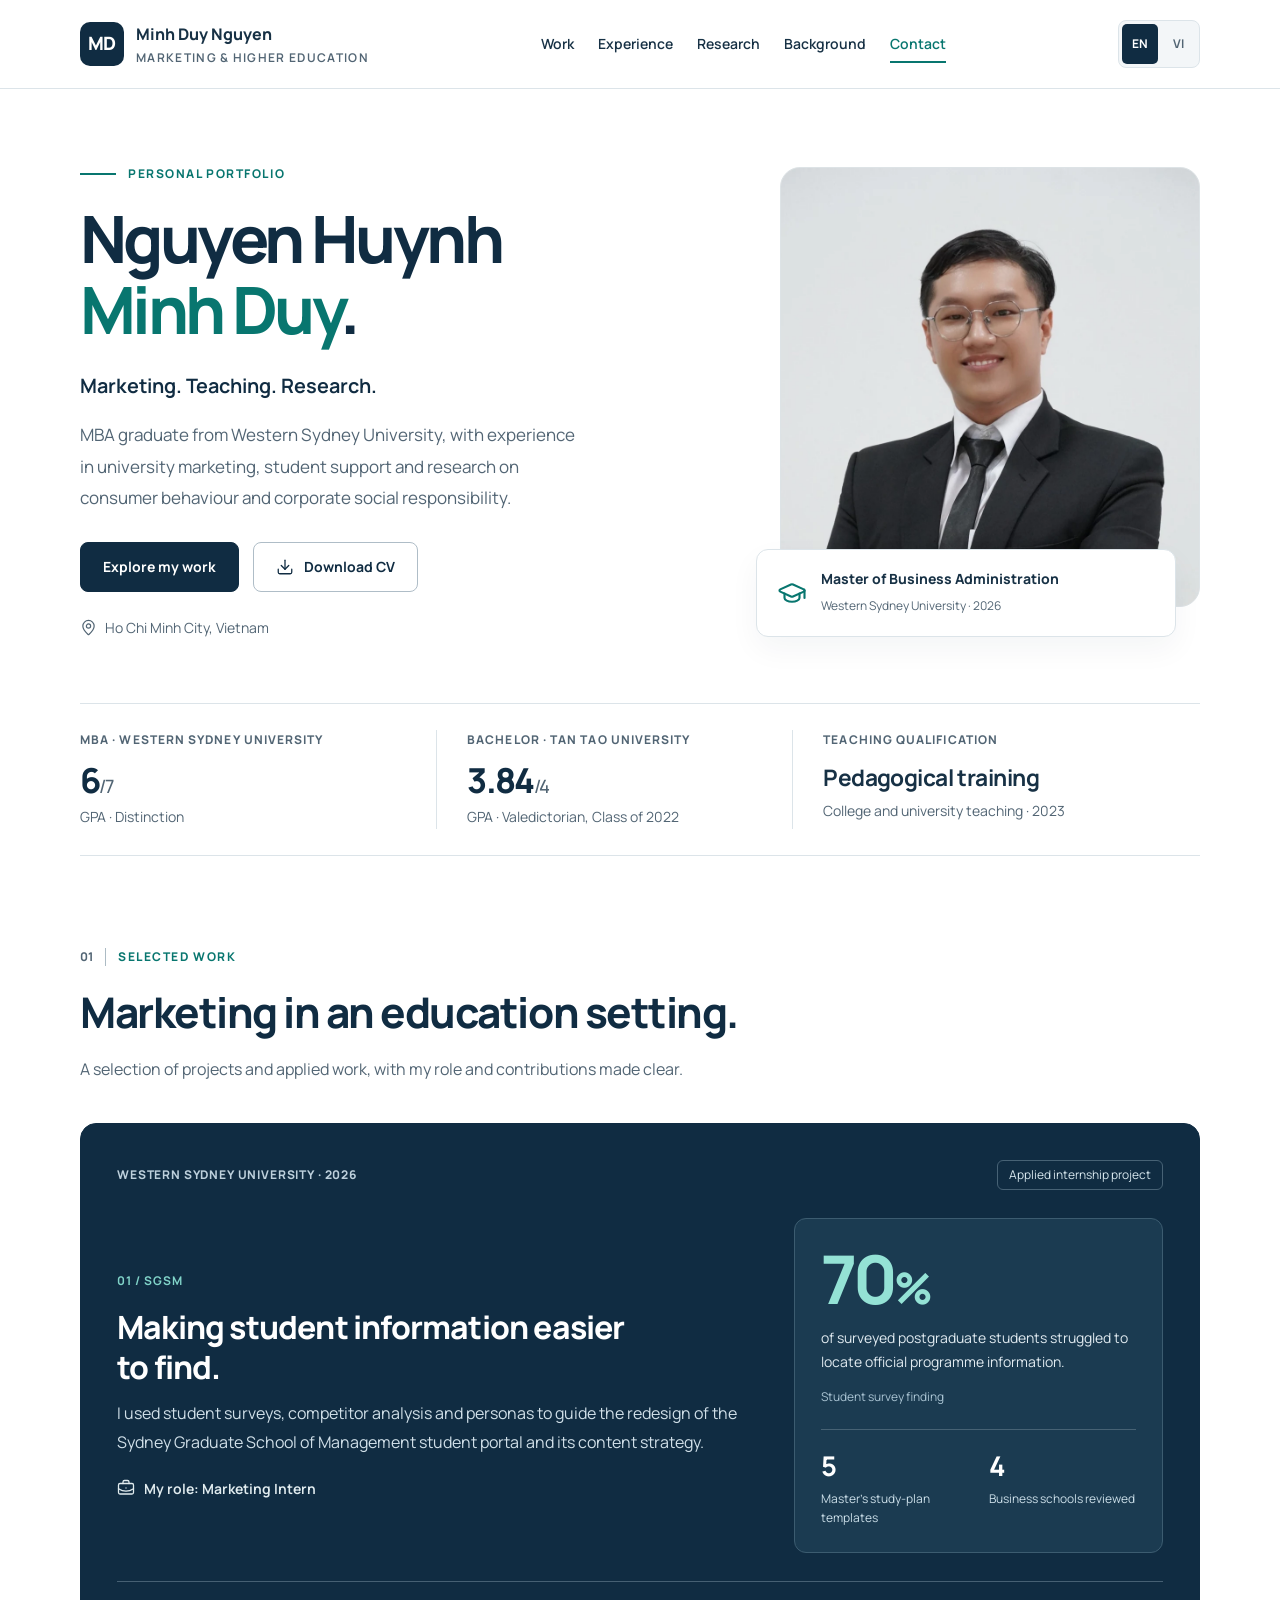
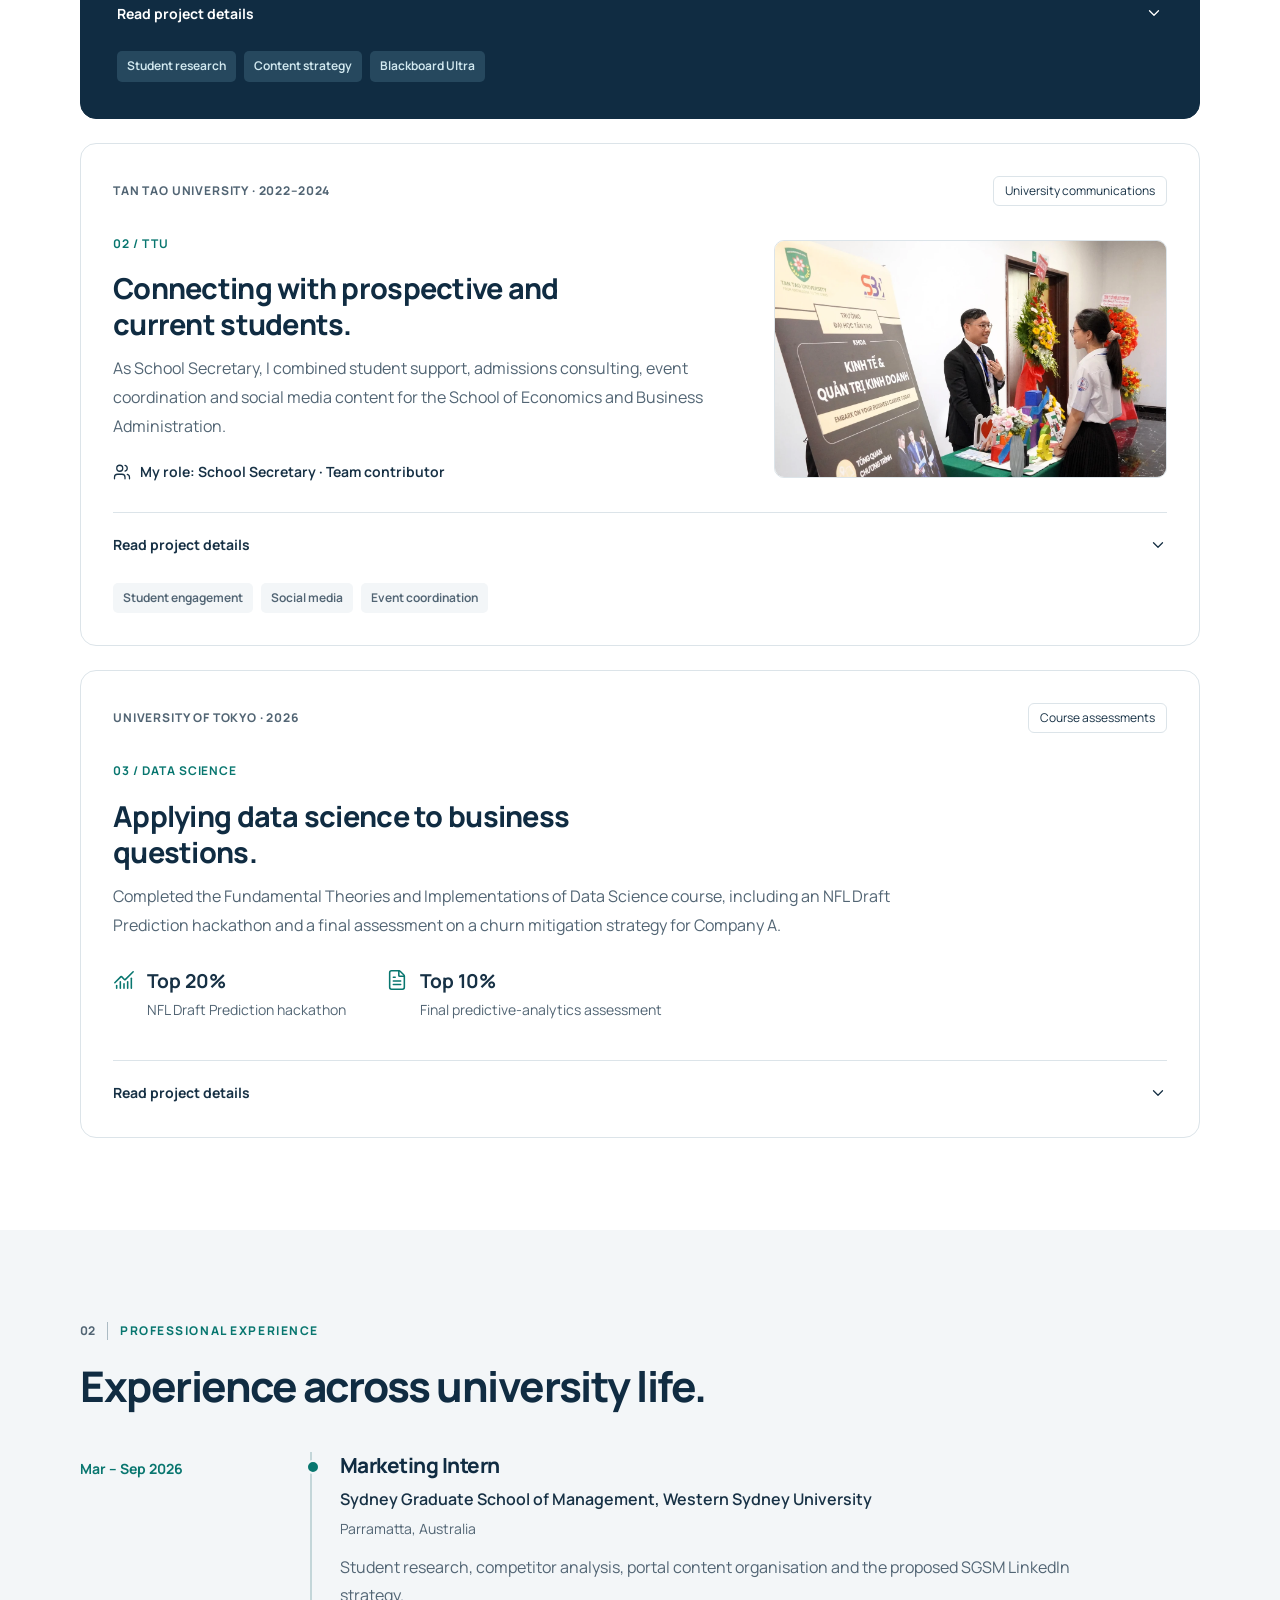
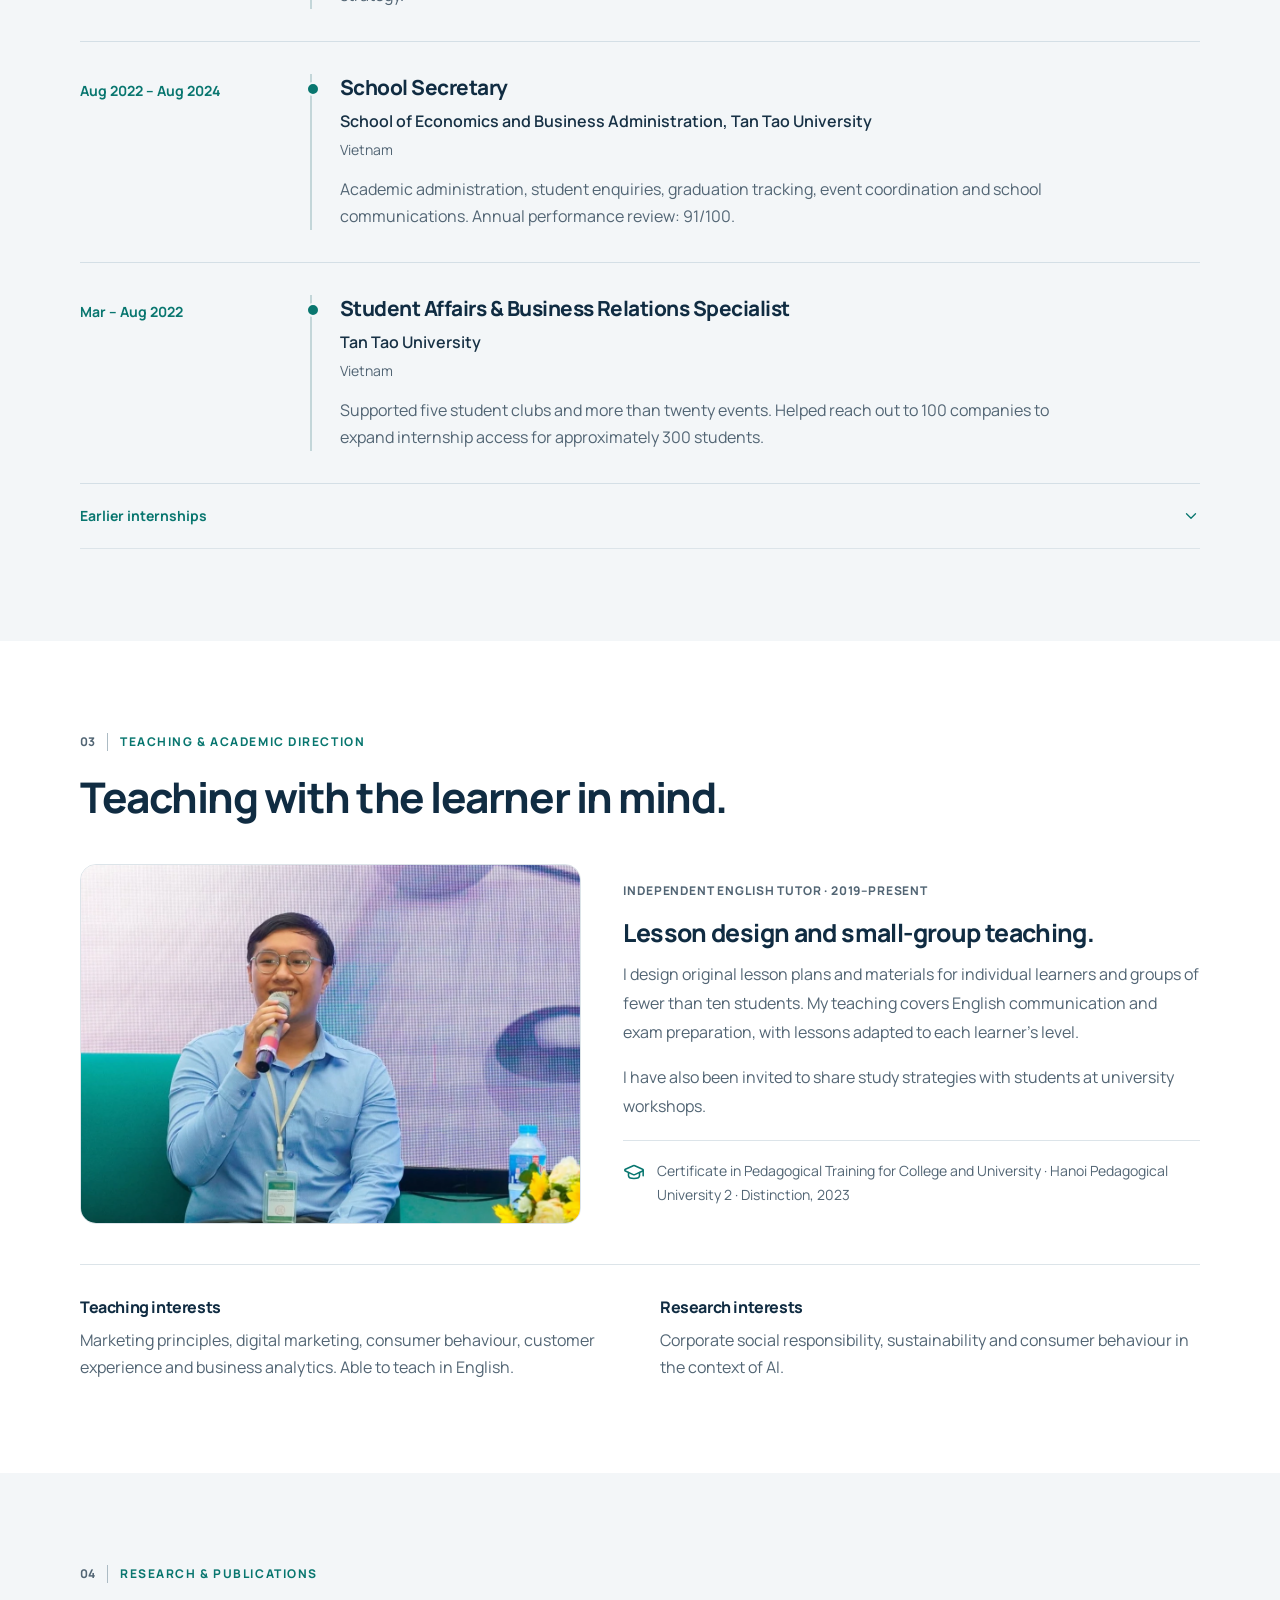
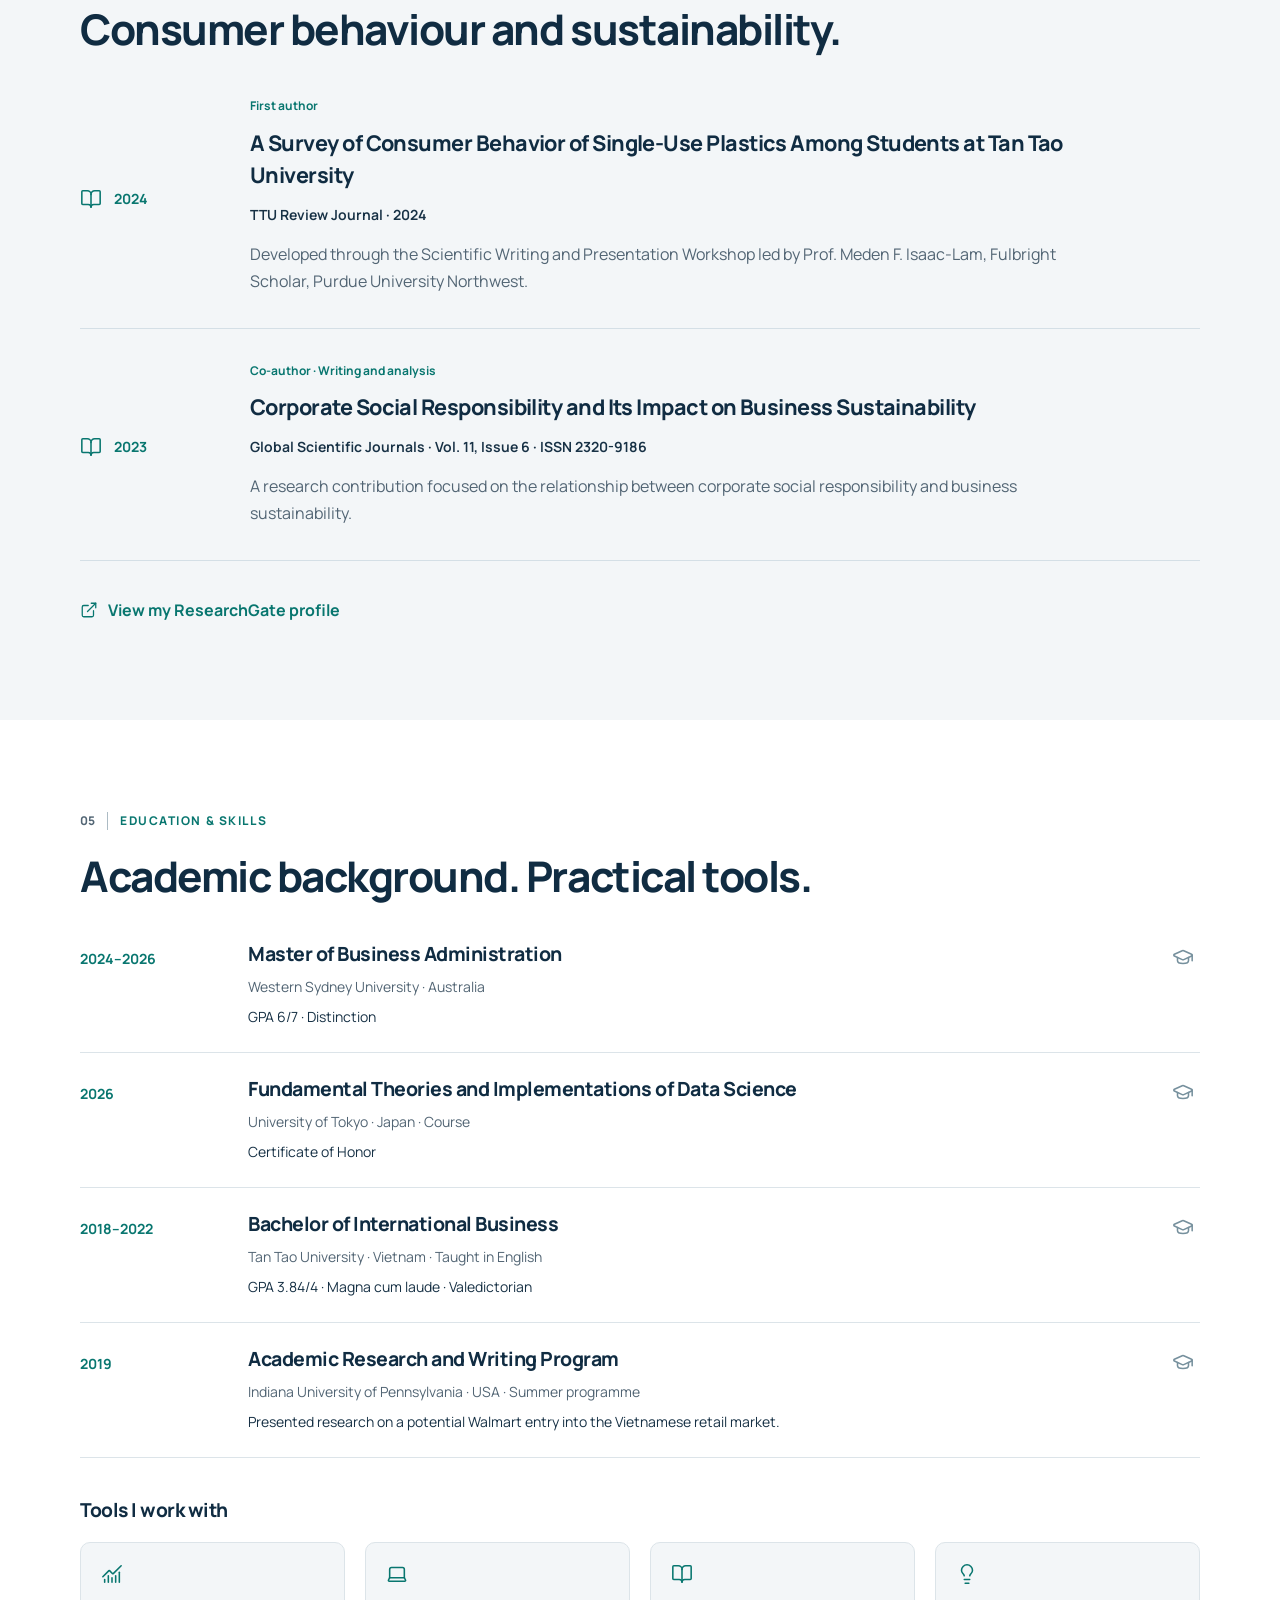
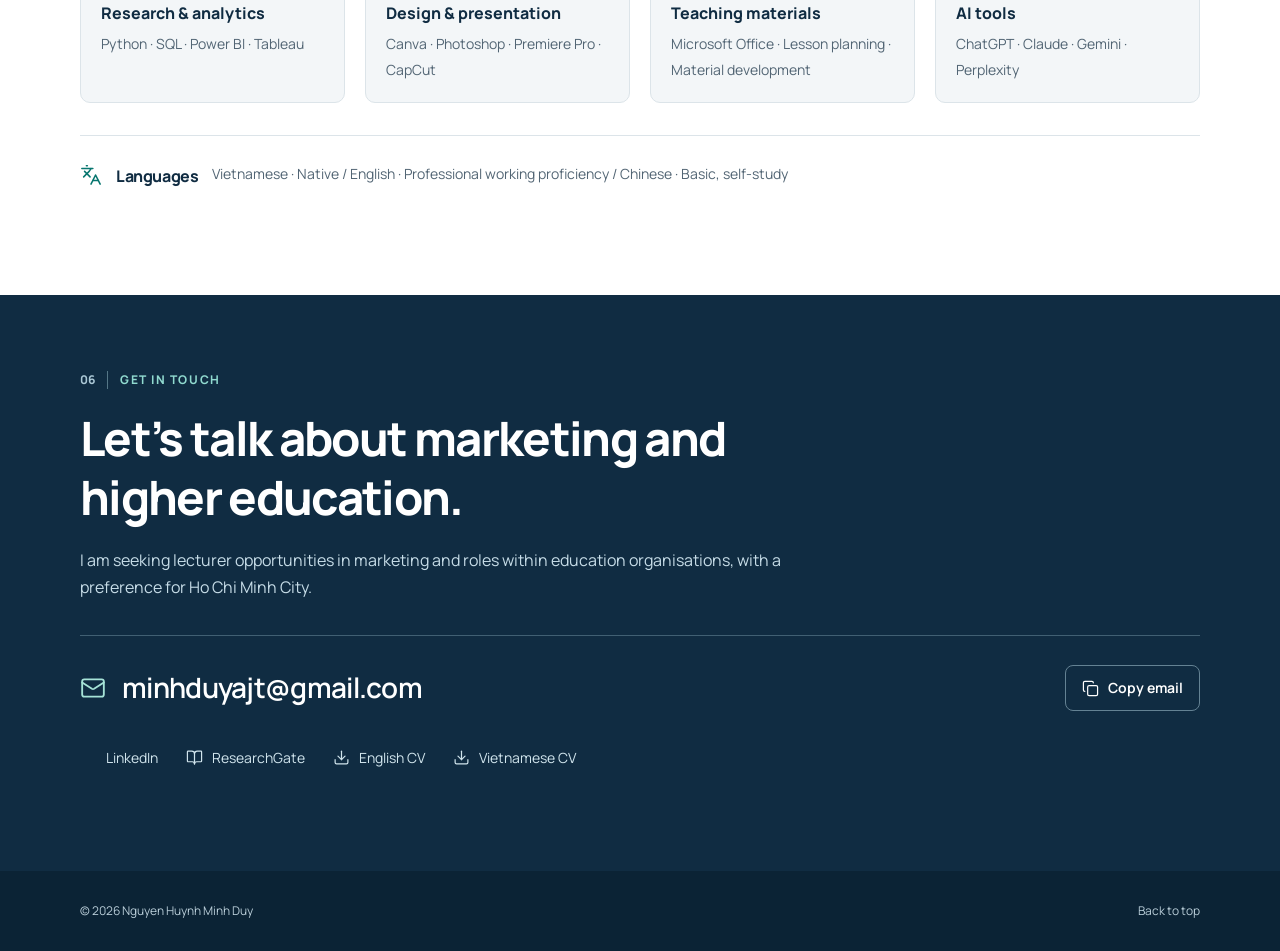
==== index.html @ ef9d6617 "Build bilingual marketing and higher education portfolio" ====
<!doctype html>
<html lang="en">
<head>
  <meta charset="UTF-8">
  <meta name="viewport" content="width=device-width, initial-scale=1">
  <meta name="theme-color" content="#102c42">
  <meta name="description" content="Nguyen Huynh Minh Duy — MBA graduate from Western Sydney University. Portfolio of university marketing, teaching experience and consumer research.">
  <meta property="og:type" content="website">
  <meta property="og:title" content="Nguyen Huynh Minh Duy | Marketing & Higher Education">
  <meta property="og:description" content="Selected work in university marketing, teaching and consumer research.">
  <title>Nguyen Huynh Minh Duy | Marketing & Higher Education</title>
  <link rel="icon" type="image/svg+xml" href="data:image/svg+xml,%3Csvg xmlns='http://www.w3.org/2000/svg' viewBox='0 0 64 64'%3E%3Crect width='64' height='64' rx='14' fill='%23102c42'/%3E%3Ctext x='32' y='41' text-anchor='middle' font-family='Arial,sans-serif' font-size='25' font-weight='700' fill='white'%3EMD%3C/text%3E%3C/svg%3E">
  <link rel="preload" href="assets/fonts/manrope-variable.ttf" as="font" type="font/ttf" crossorigin>
  <link rel="stylesheet" href="styles.css">
  <script src="translations.js" defer></script>
  <script src="app.js" defer></script>
</head>
<body>
<svg class="icon-definitions" aria-hidden="true" xmlns="http://www.w3.org/2000/svg"><defs><symbol id="icon-Mail" viewBox="0 0 24 24"><path d="m22 7-8.991 5.727a2 2 0 0 1-2.009 0L2 7"/><rect x="2" y="4" width="20" height="16" rx="2"/></symbol>
<symbol id="icon-Download" viewBox="0 0 24 24"><path d="M12 15V3"/><path d="M21 15v4a2 2 0 0 1-2 2H5a2 2 0 0 1-2-2v-4"/><path d="m7 10 5 5 5-5"/></symbol>
<symbol id="icon-GraduationCap" viewBox="0 0 24 24"><path d="M21.42 10.922a1 1 0 0 0-.019-1.838L12.83 5.18a2 2 0 0 0-1.66 0L2.6 9.08a1 1 0 0 0 0 1.832l8.57 3.908a2 2 0 0 0 1.66 0z"/><path d="M22 10v6"/><path d="M6 12.5V16a6 3 0 0 0 12 0v-3.5"/></symbol>
<symbol id="icon-BriefcaseBusiness" viewBox="0 0 24 24"><path d="M12 12h.01"/><path d="M16 6V4a2 2 0 0 0-2-2h-4a2 2 0 0 0-2 2v2"/><path d="M22 13a18.15 18.15 0 0 1-20 0"/><rect width="20" height="14" x="2" y="6" rx="2"/></symbol>
<symbol id="icon-BookOpen" viewBox="0 0 24 24"><path d="M12 7v14"/><path d="M3 18a1 1 0 0 1-1-1V4a1 1 0 0 1 1-1h5a4 4 0 0 1 4 4 4 4 0 0 1 4-4h5a1 1 0 0 1 1 1v13a1 1 0 0 1-1 1h-6a3 3 0 0 0-3 3 3 3 0 0 0-3-3z"/></symbol>
<symbol id="icon-Menu" viewBox="0 0 24 24"><path d="M4 5h16"/><path d="M4 12h16"/><path d="M4 19h16"/></symbol>
<symbol id="icon-X" viewBox="0 0 24 24"><path d="M18 6 6 18"/><path d="m6 6 12 12"/></symbol>
<symbol id="icon-ChevronDown" viewBox="0 0 24 24"><path d="m6 9 6 6 6-6"/></symbol>
<symbol id="icon-Copy" viewBox="0 0 24 24"><rect width="14" height="14" x="8" y="8" rx="2" ry="2"/><path d="M4 16c-1.1 0-2-.9-2-2V4c0-1.1.9-2 2-2h10c1.1 0 2 .9 2 2"/></symbol>
<symbol id="icon-Check" viewBox="0 0 24 24"><path d="M20 6 9 17l-5-5"/></symbol>
<symbol id="icon-MapPin" viewBox="0 0 24 24"><path d="M20 10c0 4.993-5.539 10.193-7.399 11.799a1 1 0 0 1-1.202 0C9.539 20.193 4 14.993 4 10a8 8 0 0 1 16 0"/><circle cx="12" cy="10" r="3"/></symbol>
<symbol id="icon-ExternalLink" viewBox="0 0 24 24"><path d="M15 3h6v6"/><path d="M10 14 21 3"/><path d="M18 13v6a2 2 0 0 1-2 2H5a2 2 0 0 1-2-2V8a2 2 0 0 1 2-2h6"/></symbol>
<symbol id="icon-Mic" viewBox="0 0 24 24"><path d="M12 19v3"/><path d="M19 10v2a7 7 0 0 1-14 0v-2"/><rect x="9" y="2" width="6" height="13" rx="3"/></symbol>
<symbol id="icon-ChartNoAxesCombined" viewBox="0 0 24 24"><path d="M12 16v5"/><path d="M16 14v7"/><path d="M20 10v11"/><path d="m22 3-8.646 8.646a.5.5 0 0 1-.708 0L9.354 8.354a.5.5 0 0 0-.707 0L2 15"/><path d="M4 18v3"/><path d="M8 14v7"/></symbol>
<symbol id="icon-Languages" viewBox="0 0 24 24"><path d="m5 8 6 6"/><path d="m4 14 6-6 2-3"/><path d="M2 5h12"/><path d="M7 2h1"/><path d="m22 22-5-10-5 10"/><path d="M14 18h6"/></symbol>
<symbol id="icon-FileText" viewBox="0 0 24 24"><path d="M6 22a2 2 0 0 1-2-2V4a2 2 0 0 1 2-2h8a2.4 2.4 0 0 1 1.704.706l3.588 3.588A2.4 2.4 0 0 1 20 8v12a2 2 0 0 1-2 2z"/><path d="M14 2v5a1 1 0 0 0 1 1h5"/><path d="M10 9H8"/><path d="M16 13H8"/><path d="M16 17H8"/></symbol>
<symbol id="icon-Laptop" viewBox="0 0 24 24"><path d="M18 5a2 2 0 0 1 2 2v8.526a2 2 0 0 0 .212.897l1.068 2.127a1 1 0 0 1-.9 1.45H3.62a1 1 0 0 1-.9-1.45l1.068-2.127A2 2 0 0 0 4 15.526V7a2 2 0 0 1 2-2z"/><path d="M20.054 15.987H3.946"/></symbol>
<symbol id="icon-Users" viewBox="0 0 24 24"><path d="M16 21v-2a4 4 0 0 0-4-4H6a4 4 0 0 0-4 4v2"/><path d="M16 3.128a4 4 0 0 1 0 7.744"/><path d="M22 21v-2a4 4 0 0 0-3-3.87"/><circle cx="9" cy="7" r="4"/></symbol>
<symbol id="icon-Lightbulb" viewBox="0 0 24 24"><path d="M15 14c.2-1 .7-1.7 1.5-2.5 1-.9 1.5-2.2 1.5-3.5A6 6 0 0 0 6 8c0 1 .2 2.2 1.5 3.5.7.7 1.3 1.5 1.5 2.5"/><path d="M9 18h6"/><path d="M10 22h4"/></symbol>
<symbol id="icon-CheckCheck" viewBox="0 0 24 24"><path d="M18 6 7 17l-5-5"/><path d="m22 10-7.5 7.5L13 16"/></symbol></defs></svg><a class="skip-link" href="#main"><span data-i18n="skip">Skip to content</span></a><header class="site-header" id="top"><div class="container header-inner">
<a class="brand" href="#top" aria-label="Nguyen Huynh Minh Duy — home"><span class="brand-mark">MD</span><span class="brand-text">Minh Duy Nguyen<small><span data-i18n="brandSub">MARKETING &amp; HIGHER EDUCATION</span></small></span></a>
<nav id="site-nav" class="site-nav" aria-label="Main navigation"><a href="#work"><span data-i18n="navWork">Work</span></a><a href="#experience"><span data-i18n="navExp">Experience</span></a><a href="#research"><span data-i18n="navResearch">Research</span></a><a href="#profile"><span data-i18n="navProfile">Background</span></a><a href="#contact"><span data-i18n="navContact">Contact</span></a></nav><div class="header-actions"><div class="language-switch" role="group" aria-label="Website language"><button type="button" data-language="en" aria-pressed="true">EN</button><button type="button" data-language="vi" aria-pressed="false">VI</button></div><button class="menu-toggle" type="button" aria-expanded="false" aria-controls="site-nav" aria-label="Open menu"><svg class="icon menu-open" aria-hidden="true" focusable="false"><use href="#icon-Menu"></use></svg><svg class="icon menu-close" aria-hidden="true" focusable="false"><use href="#icon-X"></use></svg></button></div></div></header><main id="main"><section class="hero container" aria-labelledby="hero-title"><div class="hero-copy"><p class="eyebrow hero-eyebrow"><span class="eyebrow-line"></span><span data-i18n="heroLabel">PERSONAL PORTFOLIO</span></p><h1 id="hero-title"><span data-i18n="nameFirst">Nguyen Huynh</span><br><span class="name-accent" data-i18n="nameSecond">Minh Duy</span><span class="name-period">.</span></h1><p data-i18n="heroRole" class="hero-role">Marketing. Teaching. Research.</p><p data-i18n="heroIntro" class="hero-intro">MBA graduate from Western Sydney University, with experience in university marketing, student support and research on consumer behaviour and corporate social responsibility.</p><div class="hero-actions"><a class="button button-primary" href="#work"><span data-i18n="viewWork">Explore my work</span></a><a class="button button-secondary resume-link" href="assets/documents/minh-duy-resume-en.pdf" data-cv-language="en" download="minh-duy-resume-en.pdf"><svg class="icon " aria-hidden="true" focusable="false"><use href="#icon-Download"></use></svg><span data-i18n="downloadCv">Download CV</span></a></div><p class="hero-location"><svg class="icon " aria-hidden="true" focusable="false"><use href="#icon-MapPin"></use></svg><span data-i18n="location">Ho Chi Minh City, Vietnam</span></p></div><div class="hero-visual"><picture class="hero-picture image-zoom"><source srcset="assets/images/portrait.webp" type="image/webp"><img src="assets/images/portrait.jpg" alt="Portrait of Nguyen Huynh Minh Duy in a suit" data-i18n-alt="portraitAlt" width="1000" height="1000" fetchpriority="high" decoding="async"></picture><div class="portrait-note"><svg class="icon " aria-hidden="true" focusable="false"><use href="#icon-GraduationCap"></use></svg><div><p data-i18n="portraitTitle">Master of Business Administration</p><span>Western Sydney University · 2026</span></div></div></div></section><div class="container credentials" aria-label="Academic credentials"><div><p data-i18n="cred1Label" class="credential-label">MBA · WESTERN SYDNEY UNIVERSITY</p><p class="credential-value">6<span>/7</span></p><p data-i18n="cred1Note" class="credential-note">GPA · Distinction</p></div><div><p data-i18n="cred2Label" class="credential-label">BACHELOR · TAN TAO UNIVERSITY</p><p class="credential-value">3.84<span>/4</span></p><p data-i18n="cred2Note" class="credential-note">GPA · Valedictorian, Class of 2022</p></div><div><p data-i18n="cred3Label" class="credential-label">TEACHING QUALIFICATION</p><p data-i18n="cred3Value" class="credential-text">Pedagogical training</p><p data-i18n="cred3Note" class="credential-note">College and university teaching · 2023</p></div></div><section class="section container" id="work" aria-labelledby="work-title"><div class="section-heading reveal"><p class="eyebrow"><span class="section-number">01</span><span data-i18n="workLabel">SELECTED WORK</span></p><h2 id="work-title" data-i18n="workTitle">Marketing in an education setting.</h2><p data-i18n="workDesc" class="section-intro">A selection of projects and applied work, with my role and contributions made clear.</p></div><article class="project project-featured reveal" id="sgsm-project"><div class="project-top"><p class="project-meta"><span data-i18n="sgsmMeta">WESTERN SYDNEY UNIVERSITY · 2026</span></p><span class="project-type"><span data-i18n="sgsmType">Applied internship project</span></span></div><div class="featured-content"><div><span class="project-index">01 / SGSM</span><h3 data-i18n="sgsmTitle">Making student information easier to find.</h3><p data-i18n="sgsmIntro" class="project-intro">I used student surveys, competitor analysis and personas to guide the redesign of the Sydney Graduate School of Management student portal and its content strategy.</p><p class="project-role"><svg class="icon " aria-hidden="true" focusable="false"><use href="#icon-BriefcaseBusiness"></use></svg><span data-i18n="sgsmRole">My role: Marketing Intern</span></p></div><div class="project-evidence"><div class="evidence-primary"><strong>70<span>%</span></strong><p data-i18n="sgsmFinding">of surveyed postgraduate students struggled to locate official programme information.</p><span data-i18n="sgsmEvidenceNote" class="evidence-note">Student survey finding</span></div><div class="evidence-secondary"><div><strong>5</strong><span data-i18n="sgsmFive">Master’s study-plan templates</span></div><div><strong>4</strong><span data-i18n="sgsmFour">Business schools reviewed</span></div></div></div></div><details class="project-details"><summary><span data-i18n="sgsmDetailToggle">Read project details</span><svg class="icon " aria-hidden="true" focusable="false"><use href="#icon-ChevronDown"></use></svg></summary><div class="details-body"><div class="detail-item"><h4 data-i18n="sgsmDetail0Head">The communication problem</h4><p data-i18n="sgsmDetail0Body">Programme information was spread across the website, email and Blackboard. Survey findings pointed to difficulty locating the official resources students needed.</p></div><div class="detail-item"><h4 data-i18n="sgsmDetail1Head">My contribution</h4><p data-i18n="sgsmDetail1Body">Conducted student research and compared AGSM, the University of Sydney, Macquarie and UTS. Developed personas, reorganised Blackboard Ultra navigation and resource folders, and produced study-plan templates for five Master’s programmes.</p></div><div class="detail-item"><h4 data-i18n="sgsmDetail2Head">Content and handover</h4><p data-i18n="sgsmDetail2Body">Authored academic content and event recaps, proposed a launch and content strategy for the official SGSM LinkedIn channel, and presented the final strategic proposal to the client supervisor and SGSM leadership.</p></div></div></details><div class="project-tags"><span data-i18n="sgsmTag1">Student research</span><span data-i18n="sgsmTag2">Content strategy</span><span>Blackboard Ultra</span></div></article><article class="project project-standard reveal"><div class="project-top"><p class="project-meta"><span data-i18n="ttuMeta">TAN TAO UNIVERSITY · 2022–2024</span></p><span class="project-type"><span data-i18n="ttuType">University communications</span></span></div><div class="project-with-image"><div><span class="project-index">02 / TTU</span><h3 data-i18n="ttuTitle">Connecting with prospective and current students.</h3><p data-i18n="ttuIntro" class="project-intro">As School Secretary, I combined student support, admissions consulting, event coordination and social media content for the School of Economics and Business Administration.</p><p class="project-role"><svg class="icon " aria-hidden="true" focusable="false"><use href="#icon-Users"></use></svg><span data-i18n="ttuRole">My role: School Secretary · Team contributor</span></p></div><picture class="project-picture image-zoom"><source srcset="assets/images/university-outreach.webp" type="image/webp"><img src="assets/images/university-outreach.jpg" alt="Nguyen Huynh Minh Duy speaking with a visitor at the Tan Tao University admissions booth" data-i18n-alt="outreachAlt" width="1280" height="851" loading="lazy" decoding="async"></picture></div><details class="project-details"><summary><span data-i18n="ttuDetailToggle">Read project details</span><svg class="icon " aria-hidden="true" focusable="false"><use href="#icon-ChevronDown"></use></svg></summary><div class="details-body"><div class="detail-item"><h4 data-i18n="ttuDetail0Head">Student support and events</h4><p data-i18n="ttuDetail0Body">Managed graduation-status tracking and course-registration support. Coordinated orientation, admissions sessions, expert talks and research seminars, and supported Vietnamese-to-English translation of school documents.</p></div><div class="detail-item"><h4 data-i18n="ttuDetail1Head">Social media contribution</h4><p data-i18n="ttuDetail1Body">Co-managed the SEB Facebook page within a year-long content plan. The page reached 7,000 followers by the end of my tenure, reflecting the cumulative work of the team.</p></div></div></details><div class="project-tags"><span data-i18n="ttuTag1">Student engagement</span><span data-i18n="ttuTag2">Social media</span><span data-i18n="ttuTag3">Event coordination</span></div></article><article class="project project-standard project-compact reveal"><div class="project-top"><p class="project-meta"><span data-i18n="dataMeta">UNIVERSITY OF TOKYO · 2026</span></p><span class="project-type"><span data-i18n="dataType">Course assessments</span></span></div><span class="project-index">03 / DATA SCIENCE</span><h3 data-i18n="dataTitle">Applying data science to business questions.</h3><p data-i18n="dataIntro" class="project-intro">Completed the Fundamental Theories and Implementations of Data Science course, including an NFL Draft Prediction hackathon and a final assessment on a churn mitigation strategy for Company A.</p><div class="course-results"><div><svg class="icon " aria-hidden="true" focusable="false"><use href="#icon-ChartNoAxesCombined"></use></svg><p><strong>Top 20%</strong><span data-i18n="dataHackathon">NFL Draft Prediction hackathon</span></p></div><div><svg class="icon " aria-hidden="true" focusable="false"><use href="#icon-FileText"></use></svg><p><strong>Top 10%</strong><span data-i18n="dataFinal">Final predictive-analytics assessment</span></p></div></div><details class="project-details"><summary><span data-i18n="dataDetailToggle">Read project details</span><svg class="icon " aria-hidden="true" focusable="false"><use href="#icon-ChevronDown"></use></svg></summary><div class="details-body"><div class="detail-item"><h4 data-i18n="dataDetail0Head">Hackathon</h4><p data-i18n="dataDetail0Body">National Football League Draft Prediction — completed in the top 20% highest grade.</p></div><div class="detail-item"><h4 data-i18n="dataDetail1Head">Final assessment</h4><p data-i18n="dataDetail1Body">Predictive Revenue Protection: A Data-Driven Churn Mitigation Strategy for Company A — completed in the top 10% highest grade. Received a Certificate of Honor for the course.</p></div></div></details></article></section><section class="section section-tinted" id="experience" aria-labelledby="experience-title"><div class="container"><div class="section-heading reveal"><p class="eyebrow"><span class="section-number">02</span><span data-i18n="experienceLabel">PROFESSIONAL EXPERIENCE</span></p><h2 id="experience-title" data-i18n="experienceTitle">Experience across university life.</h2></div><div class="timeline"><article class="timeline-entry reveal"><div class="timeline-date"><p data-i18n="internDate">Mar – Sep 2026</p></div><div class="timeline-content"><h3 data-i18n="internTitle">Marketing Intern</h3><p data-i18n="internOrg" class="organisation">Sydney Graduate School of Management, Western Sydney University</p><p data-i18n="internLoc" class="entry-location">Parramatta, Australia</p><p data-i18n="internDesc" class="entry-description">Student research, competitor analysis, portal content organisation and the proposed SGSM LinkedIn strategy.</p></div></article><article class="timeline-entry reveal"><div class="timeline-date"><p data-i18n="secretaryDate">Aug 2022 – Aug 2024</p></div><div class="timeline-content"><h3 data-i18n="secretaryTitle">School Secretary</h3><p data-i18n="secretaryOrg" class="organisation">School of Economics and Business Administration, Tan Tao University</p><p data-i18n="secretaryLoc" class="entry-location">Vietnam</p><p data-i18n="secretaryDesc" class="entry-description">Academic administration, student enquiries, graduation tracking, event coordination and school communications. Annual performance review: 91/100.</p></div></article><article class="timeline-entry reveal"><div class="timeline-date"><p data-i18n="affairsDate">Mar – Aug 2022</p></div><div class="timeline-content"><h3 data-i18n="affairsTitle">Student Affairs &amp; Business Relations Specialist</h3><p data-i18n="affairsOrg" class="organisation">Tan Tao University</p><p data-i18n="affairsLoc" class="entry-location">Vietnam</p><p data-i18n="affairsDesc" class="entry-description">Supported five student clubs and more than twenty events. Helped reach out to 100 companies to expand internship access for approximately 300 students.</p></div></article></div><details class="earlier-experience reveal"><summary><span data-i18n="earlier">Earlier internships</span><svg class="icon " aria-hidden="true" focusable="false"><use href="#icon-ChevronDown"></use></svg></summary><div class="earlier-list"><div><h3 data-i18n="salesTitle">Sales Intern · Cay Xanh Cong Minh Co., Ltd</h3><span>2021</span><p data-i18n="salesDesc">Supported bidding and settlement dossiers, budget tracking and site-progress documentation for public greenery projects.</p></div><div><h3 data-i18n="officeTitle">Office Intern · Office of Representative Jim Struzzi</h3><span>2019 · Pennsylvania, USA</span><p data-i18n="officeDesc">Supported document organisation, collected constituent comments and observed local council meetings during the US summer programme.</p></div></div></details></div></section><section class="section container teaching-section" id="teaching" aria-labelledby="teaching-title"><div class="section-heading reveal"><p class="eyebrow"><span class="section-number">03</span><span data-i18n="teachingLabel">TEACHING &amp; ACADEMIC DIRECTION</span></p><h2 id="teaching-title" data-i18n="teachingTitle">Teaching with the learner in mind.</h2></div><div class="teaching-layout reveal"><picture class="teaching-picture image-zoom"><source srcset="assets/images/speaking.webp" type="image/webp"><img src="assets/images/speaking.jpg" alt="Nguyen Huynh Minh Duy speaking into a microphone in front of an audience" data-i18n-alt="speakingAlt" width="1200" height="802" loading="lazy" decoding="async"></picture><div class="teaching-copy"><p class="project-meta"><span data-i18n="tutorDate">INDEPENDENT ENGLISH TUTOR · 2019–PRESENT</span></p><h3 data-i18n="tutorTitle">Lesson design and small-group teaching.</h3><p data-i18n="tutorDesc">I design original lesson plans and materials for individual learners and groups of fewer than ten students. My teaching covers English communication and exam preparation, with lessons adapted to each learner’s level.</p><p data-i18n="tutorGuest">I have also been invited to share study strategies with students at university workshops.</p><div class="teaching-note"><svg class="icon " aria-hidden="true" focusable="false"><use href="#icon-GraduationCap"></use></svg><p data-i18n="tutorQualification">Certificate in Pedagogical Training for College and University · Hanoi Pedagogical University 2 · Distinction, 2023</p></div></div></div><div class="interest-row reveal"><div><h3 data-i18n="teachingInterests">Teaching interests</h3><p data-i18n="teachingInterestsDesc">Marketing principles, digital marketing, consumer behaviour, customer experience and business analytics. Able to teach in English.</p></div><div><h3 data-i18n="researchInterests">Research interests</h3><p data-i18n="researchInterestsDesc">Corporate social responsibility, sustainability and consumer behaviour in the context of AI.</p></div></div></section><section class="section section-tinted" id="research" aria-labelledby="research-title"><div class="container"><div class="section-heading reveal"><p class="eyebrow"><span class="section-number">04</span><span data-i18n="researchLabel">RESEARCH &amp; PUBLICATIONS</span></p><h2 id="research-title" data-i18n="researchTitle">Consumer behaviour and sustainability.</h2></div><div class="publications"><article class="publication reveal"><div class="publication-year"><svg class="icon " aria-hidden="true" focusable="false"><use href="#icon-BookOpen"></use></svg><span>2024</span></div><div class="publication-content"><p data-i18n="plasticRole" class="publication-role">First author</p><h3 data-i18n="plasticTitle">A Survey of Consumer Behavior of Single-Use Plastics Among Students at Tan Tao University</h3><p data-i18n="plasticJournal" class="publication-journal">TTU Review Journal · 2024</p><p data-i18n="plasticDesc" class="publication-description">Developed through the Scientific Writing and Presentation Workshop led by Prof. Meden F. Isaac-Lam, Fulbright Scholar, Purdue University Northwest.</p></div></article><article class="publication reveal"><div class="publication-year"><svg class="icon " aria-hidden="true" focusable="false"><use href="#icon-BookOpen"></use></svg><span>2023</span></div><div class="publication-content"><p data-i18n="csrRole" class="publication-role">Co-author · Writing and analysis</p><h3 data-i18n="csrTitle">Corporate Social Responsibility and Its Impact on Business Sustainability</h3><p data-i18n="csrJournal" class="publication-journal">Global Scientific Journals · Vol. 11, Issue 6 · ISSN 2320-9186</p><p data-i18n="csrDesc" class="publication-description">A research contribution focused on the relationship between corporate social responsibility and business sustainability.</p></div></article></div><a class="text-link" href="https://www.researchgate.net/profile/Duy-Nguyen-357" target="_blank" rel="noopener noreferrer"><svg class="icon " aria-hidden="true" focusable="false"><use href="#icon-ExternalLink"></use></svg><span data-i18n="researchLink">View my ResearchGate profile</span></a></div></section><section class="section container" id="profile" aria-labelledby="profile-title"><div class="section-heading reveal"><p class="eyebrow"><span class="section-number">05</span><span data-i18n="profileLabel">EDUCATION &amp; SKILLS</span></p><h2 id="profile-title" data-i18n="profileTitle">Academic background. Practical tools.</h2></div><div class="education-list"><article class="education-entry reveal"><div class="education-date">2024–2026</div><div><h3 data-i18n="mbaEduTitle">Master of Business Administration</h3><p data-i18n="mbaEduOrg">Western Sydney University · Australia</p><p data-i18n="mbaEduNote" class="education-note">GPA 6/7 · Distinction</p></div><svg class="icon " aria-hidden="true" focusable="false"><use href="#icon-GraduationCap"></use></svg></article><article class="education-entry reveal"><div class="education-date">2026</div><div><h3 data-i18n="tokyoEduTitle">Fundamental Theories and Implementations of Data Science</h3><p data-i18n="tokyoEduOrg">University of Tokyo · Japan · Course</p><p data-i18n="tokyoEduNote" class="education-note">Certificate of Honor</p></div><svg class="icon " aria-hidden="true" focusable="false"><use href="#icon-GraduationCap"></use></svg></article><article class="education-entry reveal"><div class="education-date">2018–2022</div><div><h3 data-i18n="bachelorEduTitle">Bachelor of International Business</h3><p data-i18n="bachelorEduOrg">Tan Tao University · Vietnam · Taught in English</p><p data-i18n="bachelorEduNote" class="education-note">GPA 3.84/4 · Magna cum laude · Valedictorian</p></div><svg class="icon " aria-hidden="true" focusable="false"><use href="#icon-GraduationCap"></use></svg></article><article class="education-entry reveal"><div class="education-date">2019</div><div><h3 data-i18n="iupEduTitle">Academic Research and Writing Program</h3><p data-i18n="iupEduOrg">Indiana University of Pennsylvania · USA · Summer programme</p><p data-i18n="iupEduNote" class="education-note">Presented research on a potential Walmart entry into the Vietnamese retail market.</p></div><svg class="icon " aria-hidden="true" focusable="false"><use href="#icon-GraduationCap"></use></svg></article></div><div class="skills-header reveal"><h3 data-i18n="skillsTitle">Tools I work with</h3></div><div class="skills-grid reveal"><div class="skill-group"><svg class="icon " aria-hidden="true" focusable="false"><use href="#icon-ChartNoAxesCombined"></use></svg><h4 data-i18n="analyticsSkillTitle">Research &amp; analytics</h4><p data-i18n="analyticsSkillDesc">Python · SQL · Power BI · Tableau</p></div><div class="skill-group"><svg class="icon " aria-hidden="true" focusable="false"><use href="#icon-Laptop"></use></svg><h4 data-i18n="designSkillTitle">Design &amp; presentation</h4><p data-i18n="designSkillDesc">Canva · Photoshop · Premiere Pro · CapCut</p></div><div class="skill-group"><svg class="icon " aria-hidden="true" focusable="false"><use href="#icon-BookOpen"></use></svg><h4 data-i18n="instructionSkillTitle">Teaching materials</h4><p data-i18n="instructionSkillDesc">Microsoft Office · Lesson planning · Material development</p></div><div class="skill-group"><svg class="icon " aria-hidden="true" focusable="false"><use href="#icon-Lightbulb"></use></svg><h4 data-i18n="aiSkillTitle">AI tools</h4><p data-i18n="aiSkillDesc">ChatGPT · Claude · Gemini · Perplexity</p></div></div><div class="languages-row reveal"><svg class="icon " aria-hidden="true" focusable="false"><use href="#icon-Languages"></use></svg><h3 data-i18n="langTitle">Languages</h3><p data-i18n="langDesc">Vietnamese · Native / English · Professional working proficiency / Chinese · Basic, self-study</p></div></section><section class="contact-section" id="contact" aria-labelledby="contact-title"><div class="container"><div class="contact-top reveal"><p class="eyebrow"><span class="section-number">06</span><span data-i18n="contactLabel">GET IN TOUCH</span></p><h2 id="contact-title" data-i18n="contactTitle">Let’s talk about marketing and higher education.</h2><p data-i18n="contactDesc" class="contact-description">I am seeking lecturer opportunities in marketing and roles within education organisations, with a preference for Ho Chi Minh City.</p></div><div class="contact-main reveal"><a class="contact-email" href="mailto:minhduyajt@gmail.com"><svg class="icon " aria-hidden="true" focusable="false"><use href="#icon-Mail"></use></svg><span>minhduyajt@gmail.com</span></a><button class="copy-email" type="button"><svg class="icon " aria-hidden="true" focusable="false"><use href="#icon-Copy"></use></svg><span data-i18n="copyEmail">Copy email</span></button></div><div class="contact-links reveal"><a href="https://www.linkedin.com/in/huynhminhduynguyen" target="_blank" rel="noopener noreferrer"><svg class="icon " aria-hidden="true" focusable="false"><use href="#icon-Linkedin"></use></svg>LinkedIn</a><a href="https://www.researchgate.net/profile/Duy-Nguyen-357" target="_blank" rel="noopener noreferrer"><svg class="icon " aria-hidden="true" focusable="false"><use href="#icon-BookOpen"></use></svg>ResearchGate</a><a href="assets/documents/minh-duy-resume-en.pdf" data-cv-language="en" download="minh-duy-resume-en.pdf"><svg class="icon " aria-hidden="true" focusable="false"><use href="#icon-Download"></use></svg><span data-i18n="cvEnglish">English CV</span></a><a href="assets/documents/minh-duy-resume-vi.pdf" data-cv-language="vi" download="minh-duy-resume-vi.pdf"><svg class="icon " aria-hidden="true" focusable="false"><use href="#icon-Download"></use></svg><span data-i18n="cvVietnamese">Vietnamese CV</span></a></div><p class="copy-status" role="status" aria-live="polite"></p></div></section></main><footer class="site-footer"><div class="container footer-inner"><p>© <span id="current-year">2026</span> Nguyen Huynh Minh Duy</p><a href="#top"><span data-i18n="backTop">Back to top</span></a></div></footer></body></html>
---- styles.css ----
@font-face{font-family:Manrope;src:url('assets/fonts/manrope-variable.ttf') format('truetype');font-style:normal;font-weight:200 800;font-display:swap}
:root{--navy:#102c42;--teal:#08766f;--teal-dark:#075f59;--ink:#173145;--muted:#526574;--paper:#fff;--tint:#f3f6f8;--line:#dce4e9;--font:'Manrope',Arial,sans-serif;--radius:16px;--header:88px}
*{box-sizing:border-box}html{scroll-behavior:smooth;scroll-padding-top:calc(var(--header) + 24px)}body{margin:0;background:var(--paper);color:var(--ink);font-family:var(--font);font-size:1rem;line-height:1.7;-webkit-font-smoothing:antialiased}button,a{-webkit-tap-highlight-color:transparent}a{color:inherit;text-decoration:none}button{font:inherit;cursor:pointer}img{display:block;width:100%;height:100%;object-fit:cover}picture{display:block}p,h1,h2,h3,h4{margin-top:0}p{margin-bottom:1rem}h1,h2,h3,h4{color:var(--navy);font-weight:750;line-height:1.25}h2{font-size:clamp(1.9rem,3.3vw,2.7rem);letter-spacing:-.035em;margin-bottom:18px}h3{font-size:1.4rem;letter-spacing:-.025em;margin-bottom:12px}h4{font-size:1.03rem;margin-bottom:8px}a,button,summary{touch-action:manipulation}a:focus-visible,button:focus-visible,summary:focus-visible{outline:3px solid #25aaa1;outline-offset:5px;border-radius:4px}::selection{background:#bfe6e1;color:var(--navy)}.container{width:min(1120px,calc(100% - 96px));margin-inline:auto}.icon{width:22px;height:22px;flex:none;fill:none;stroke:currentColor;stroke-width:1.7;stroke-linecap:round;stroke-linejoin:round;vertical-align:middle}.icon-definitions{position:absolute;width:0;height:0;overflow:hidden}.skip-link{position:fixed;left:18px;top:14px;transform:translateY(-160%);z-index:100;background:var(--navy);color:white;padding:10px 18px;border-radius:8px}.skip-link:focus{transform:none}.site-header{position:sticky;top:0;z-index:30;background:rgba(255,255,255,.97);border-bottom:1px solid var(--line);backdrop-filter:blur(12px)}.header-inner{display:flex;align-items:center;justify-content:space-between;gap:24px;min-height:var(--header)}.brand{display:flex;align-items:center;gap:12px;flex:none}.brand-mark{display:grid;place-items:center;letter-spacing:-.05em;font-size:1.15rem;font-weight:800;color:white;background:var(--navy);height:44px;width:44px;border-radius:10px}.brand-text{font-size:1rem;font-weight:750;line-height:1.25}.brand-text small{display:block;margin-top:6px;font-size:.75rem;letter-spacing:.11em;font-weight:650;color:var(--muted)}.site-nav{display:flex;align-items:center;gap:24px}.site-nav a{position:relative;padding:12px 0;font-size:.875rem;font-weight:600;white-space:nowrap}.site-nav a::after{content:'';position:absolute;bottom:5px;left:0;right:0;height:2px;background:var(--teal);transform:scaleX(0);transition:transform .2s}.site-nav a:hover,.site-nav a[aria-current]{color:var(--teal)}.site-nav a:hover::after,.site-nav a[aria-current]::after{transform:scaleX(1)}.header-actions{display:flex;align-items:center;gap:12px}.language-switch{display:none;padding:3px;border:1px solid var(--line);border-radius:8px;background:var(--tint);gap:2px}.js .language-switch{display:flex}.language-switch button{border:0;background:transparent;border-radius:5px;font-size:.75rem;font-weight:700;min-width:34px;min-height:32px;color:var(--muted)}.language-switch button[aria-pressed=true]{background:var(--navy);color:white}.menu-toggle{display:none;border:1px solid var(--line);background:white;border-radius:8px;width:42px;height:42px;align-items:center;justify-content:center}.menu-close{display:none}.menu-toggle[aria-expanded=true] .menu-open{display:none}.menu-toggle[aria-expanded=true] .menu-close{display:block}
.hero{display:grid;grid-template-columns:minmax(0,1.35fr) minmax(0,.9fr);align-items:center;gap:70px;padding-top:76px;padding-bottom:64px}.eyebrow{display:flex;align-items:center;gap:12px;font-size:.75rem;font-weight:750;letter-spacing:.13em;line-height:1.5;color:var(--teal);margin-bottom:20px}.eyebrow-line{display:block;height:2px;width:36px;background:var(--teal)}.hero h1{font-size:clamp(2.9rem,5.1vw,4.4rem);letter-spacing:-.055em;line-height:1.09;margin-bottom:24px}.name-accent{color:var(--teal)}.name-period{color:var(--navy)}.hero-role{font-size:1.24rem;font-weight:650;color:var(--navy);margin-bottom:16px}.hero-intro{color:var(--muted);font-size:1.065rem;line-height:1.85;max-width:51ch;margin-bottom:28px}.hero-actions{display:flex;align-items:center;gap:14px;flex-wrap:wrap}.button{display:inline-flex;align-items:center;justify-content:center;gap:10px;min-height:50px;padding:12px 22px;font-size:.875rem;font-weight:700;line-height:1.5;border-radius:8px;transition:background .2s,box-shadow .2s,transform .2s}.button-primary{background:var(--navy);color:white;border:1px solid var(--navy)}.button-primary:hover{background:var(--teal-dark);border-color:var(--teal-dark);box-shadow:0 4px 15px #17314518}.button-secondary{background:white;border:1px solid #afbdc7;color:var(--navy)}.button-secondary:hover{background:var(--tint)}.button .icon{width:18px;height:18px}.hero-location{display:flex;align-items:center;gap:8px;color:var(--muted);font-size:.875rem;margin-top:24px;margin-bottom:0}.hero-location .icon{width:17px;height:17px}.hero-visual{position:relative;padding:0 0 30px 0}.hero-picture{height:440px;border-radius:20px;overflow:hidden;background:#e3e5e6;border:1px solid #dde3e6}.hero-picture img{object-position:center 30%}.image-zoom{overflow:hidden}.image-zoom img{transition:transform .6s cubic-bezier(.2,.75,.2,1)}.portrait-note{position:absolute;left:-24px;right:24px;bottom:0;display:flex;align-items:center;gap:14px;background:white;border:1px solid var(--line);border-radius:12px;padding:18px 20px;box-shadow:0 12px 30px #102c420c}.portrait-note>.icon{color:var(--teal);width:30px;height:30px}.portrait-note p{font-size:.875rem;font-weight:750;line-height:1.5;margin-bottom:2px}.portrait-note span{font-size:.75rem;color:var(--muted)}.credentials{display:grid;grid-template-columns:1fr 1fr 1.25fr;border-top:1px solid var(--line);border-bottom:1px solid var(--line);padding:26px 0;gap:30px}.credentials>div+div{border-left:1px solid var(--line);padding-left:30px}.credential-label{font-size:.75rem;font-weight:750;letter-spacing:.09em;color:var(--muted);margin-bottom:8px}.credential-value{font-size:2.15rem;font-weight:750;line-height:1.2;letter-spacing:-.045em;color:var(--navy);margin-bottom:6px}.credential-value span{font-size:1.15rem;color:var(--muted);font-weight:500}.credential-text{font-size:1.42rem;font-weight:700;line-height:1.3;margin:12px 0 8px;letter-spacing:-.025em}.credential-note{font-size:.875rem;color:var(--muted);line-height:1.6;margin:0}
.section{padding-top:92px;padding-bottom:92px}.section-tinted{background:var(--tint)}.section-heading{margin-bottom:40px;max-width:780px}.section-number{color:var(--muted);font-size:.75rem;letter-spacing:0;border-right:1px solid #acbbc4;padding-right:12px}.section-intro{color:var(--muted);max-width:67ch;margin:0}.project{border:1px solid var(--line);border-radius:var(--radius);padding:32px;margin-bottom:24px;overflow:hidden}.project:last-child{margin-bottom:0}.project-top{display:flex;align-items:center;justify-content:space-between;gap:20px;margin-bottom:28px}.project-meta{font-size:.75rem;letter-spacing:.07em;color:var(--muted);font-weight:750;margin:0}.project-type{font-size:.75rem;line-height:1.5;padding:5px 11px;border:1px solid var(--line);border-radius:6px;white-space:nowrap}.project-index{display:block;font-size:.75rem;font-weight:700;letter-spacing:.08em;color:var(--teal);margin-bottom:16px}.project h3{font-size:1.8rem;max-width:25ch}.project-intro{color:var(--muted);max-width:65ch;line-height:1.8}.project-role{display:flex;align-items:center;gap:9px;font-size:.875rem;font-weight:650;margin:20px 0 0}.project-role .icon{width:18px;height:18px}.project-featured{background:var(--navy);color:white;border-color:var(--navy);padding:36px}.project-featured h3{color:white;font-size:2rem}.project-featured .project-meta{color:#bdd0dc}.project-featured .project-type{color:#d7e7ee;border-color:#476275}.project-featured .project-index{color:#81d4c9}.project-featured .project-intro{color:#d0dfe8}.project-featured .project-role{color:#e1ecef}.featured-content{display:grid;grid-template-columns:minmax(0,1.35fr) minmax(0,.8fr);gap:55px;align-items:center}.project-evidence{padding:24px 26px;background:#1b3b51;border:1px solid #3c5c70;border-radius:12px}.evidence-primary>strong{display:block;color:#94e2d5;font-size:4.2rem;font-weight:750;line-height:1.05;letter-spacing:-.06em;margin-bottom:12px}.evidence-primary strong>span{font-size:2.7rem}.evidence-primary p{font-size:.875rem;line-height:1.7;margin-bottom:8px;color:#e0eaf0}.evidence-note{color:#aac4d3;font-size:.75rem}.evidence-secondary{display:grid;grid-template-columns:1fr 1fr;margin-top:20px;padding-top:18px;border-top:1px solid #476274;gap:20px}.evidence-secondary strong{display:block;font-size:1.7rem;line-height:1.3;margin-bottom:6px}.evidence-secondary span{display:block;font-size:.75rem;line-height:1.6;color:#cbdee8}.project-details{border-top:1px solid var(--line);margin-top:28px}.project-details summary,.earlier-experience summary{display:flex;justify-content:space-between;align-items:center;gap:16px;list-style:none;padding:20px 0 0;cursor:pointer;font-size:.875rem;font-weight:700}.project-details summary::-webkit-details-marker,.earlier-experience summary::-webkit-details-marker{display:none}.project-details summary .icon,.earlier-experience summary .icon{width:18px;height:18px;transition:transform .2s}details[open]>summary .icon{transform:rotate(180deg)}.project-featured .project-details{border-color:#466073}.details-body{padding-top:24px;max-width:86ch}.detail-item{margin-bottom:22px}.detail-item:last-child{margin-bottom:4px}.detail-item h4{font-size:.96rem}.detail-item p{font-size:1rem;color:var(--muted);margin-bottom:0}.project-featured .detail-item h4{color:white}.project-featured .detail-item p{color:#d0dfe8}.project-tags{display:flex;flex-wrap:wrap;gap:8px;margin-top:26px}.project-tags>span{font-size:.75rem;font-weight:650;color:var(--muted);background:var(--tint);padding:5px 10px;border-radius:5px}.project-featured .project-tags>span{color:#d1e8ef;background:#26485e}.project-with-image{display:grid;grid-template-columns:minmax(0,1.35fr) minmax(0,.85fr);gap:36px;align-items:center}.project-picture{height:238px;border-radius:10px;border:1px solid var(--line)}.project-picture img{object-position:50% 35%}.project-compact>.project-intro{max-width:85ch}.course-results{display:flex;gap:40px;padding:10px 0}.course-results>div{display:flex;gap:12px;align-items:flex-start}.course-results .icon{color:var(--teal);margin-top:4px}.course-results p{margin:0}.course-results strong{display:block;font-size:1.2rem}.course-results span{display:block;color:var(--muted);font-size:.875rem}
.timeline-entry{display:grid;grid-template-columns:190px minmax(0,1fr);gap:40px;padding:0 0 32px;margin-bottom:32px;border-bottom:1px solid #d4dfe6}.timeline-entry:last-child{margin:0}.timeline-date p{font-size:.875rem;color:var(--teal);font-weight:700;margin-top:5px}.timeline-content{position:relative;padding-left:28px;border-left:2px solid #c3d6d9}.timeline-content::before{content:'';width:10px;height:10px;background:var(--teal);position:absolute;left:-6px;top:8px;border:2px solid var(--tint);border-radius:50%}.timeline-content h3{font-size:1.3rem;margin-bottom:8px}.organisation{font-size:1rem;font-weight:600;margin-bottom:3px}.entry-location{color:var(--muted);font-size:.875rem;margin-bottom:14px}.entry-description{color:var(--muted);font-size:1rem;max-width:74ch;margin:0}.earlier-experience{border-bottom:1px solid var(--line);padding-bottom:20px}.earlier-experience summary{color:var(--teal)}.earlier-list{display:grid;gap:24px;margin-top:26px}.earlier-list h3{font-size:1.1rem;margin-bottom:6px}.earlier-list span{font-size:.875rem;color:var(--muted)}.earlier-list p{font-size:1rem;color:var(--muted);margin:8px 0 0;max-width:90ch}.teaching-layout{display:grid;grid-template-columns:1fr 1.15fr;gap:42px;align-items:center}.teaching-picture{height:360px;border-radius:var(--radius);border:1px solid var(--line)}.teaching-picture img{object-position:40% 50%}.teaching-copy .project-meta{margin-bottom:16px}.teaching-copy h3{font-size:1.55rem}.teaching-copy>p:not(.project-meta){color:var(--muted);font-size:1rem;line-height:1.8}.teaching-note{display:flex;gap:12px;padding-top:18px;border-top:1px solid var(--line);align-items:flex-start;margin-top:20px}.teaching-note .icon{color:var(--teal);margin-top:2px}.teaching-note p{font-size:.875rem;color:var(--muted);line-height:1.7;margin:0}.interest-row{display:grid;grid-template-columns:1fr 1fr;gap:40px;margin-top:40px;padding-top:32px;border-top:1px solid var(--line)}.interest-row h3{font-size:1rem;margin-bottom:10px}.interest-row p{font-size:1rem;color:var(--muted);margin:0}.publication{display:grid;grid-template-columns:130px minmax(0,1fr);gap:40px;border-bottom:1px solid #d4dfe6;padding:0 0 32px;margin-bottom:32px}.publication-year{display:flex;align-items:center;gap:12px;color:var(--teal);font-weight:700;font-size:.875rem;padding-top:6px}.publication-role{font-size:.75rem;font-weight:700;color:var(--teal);margin-bottom:10px}.publication h3{font-size:1.35rem;max-width:65ch;line-height:1.5}.publication-journal{font-size:.875rem;font-weight:650;margin-bottom:14px}.publication-description{font-size:1rem;color:var(--muted);max-width:85ch;margin:0}.text-link{display:inline-flex;align-items:center;gap:10px;font-size:1rem;font-weight:700;color:var(--teal);padding:4px 0}.text-link:hover{text-decoration:underline;text-underline-offset:6px}.text-link .icon{width:18px;height:18px}.education-entry{display:grid;grid-template-columns:140px minmax(0,1fr) 28px;gap:28px;border-bottom:1px solid var(--line);padding:24px 0}.education-entry:first-child{padding-top:0}.education-date{font-size:.875rem;font-weight:700;color:var(--teal);padding-top:5px}.education-entry h3{font-size:1.22rem;margin-bottom:8px}.education-entry p{font-size:.875rem;color:var(--muted);margin-bottom:6px}.education-entry .education-note{color:var(--ink);font-size:.875rem;margin:0}.education-entry>.icon{color:#76909d;margin-top:4px}.skills-header{margin-top:40px;margin-bottom:20px}.skills-header h3{font-size:1.2rem}.skills-grid{display:grid;grid-template-columns:repeat(4,1fr);gap:20px}.skill-group{background:var(--tint);border:1px solid var(--line);border-radius:10px;padding:20px}.skill-group>.icon{color:var(--teal);margin-bottom:18px}.skill-group h4{font-size:1rem}.skill-group p{font-size:.875rem;color:var(--muted);line-height:1.8;margin:0}.languages-row{display:flex;align-items:flex-start;gap:14px;margin-top:32px;padding-top:26px;border-top:1px solid var(--line)}.languages-row>.icon{color:var(--teal);margin-top:2px}.languages-row h3{font-size:1rem;flex:none;line-height:1.8}.languages-row p{font-size:.875rem;color:var(--muted);margin:0}.contact-section{background:var(--navy);color:white;padding:76px 0 56px}.contact-section .eyebrow{color:#90dacf}.contact-section .section-number{color:#abc8d6;border-color:#557787}.contact-section h2{color:white;max-width:760px;font-size:clamp(2rem,3.7vw,3.1rem);line-height:1.25}.contact-description{color:#c6dce7;font-size:1rem;max-width:72ch;margin-top:20px;margin-bottom:34px}.contact-main{display:flex;align-items:center;justify-content:space-between;gap:20px;padding-top:28px;border-top:1px solid #416073}.contact-email{display:inline-flex;align-items:center;gap:16px;font-size:clamp(1.2rem,2.3vw,1.75rem);font-weight:600;letter-spacing:-.025em;overflow-wrap:anywhere}.contact-email .icon{width:26px;height:26px;color:#a6e3d7}.contact-email:hover{text-decoration:underline;text-underline-offset:8px}.copy-email{display:none;align-items:center;gap:9px;border:1px solid #648293;color:white;background:transparent;border-radius:8px;padding:10px 16px;font-size:.875rem;font-weight:650}.js .copy-email{display:inline-flex}.copy-email:hover{background:#25475c}.copy-email .icon{width:17px;height:17px}.contact-links{display:flex;flex-wrap:wrap;align-items:center;gap:28px;margin-top:28px}.contact-links a{display:flex;align-items:center;gap:9px;font-size:.875rem;color:#d1e5ed;padding:6px 0}.contact-links a:hover{color:white;text-decoration:underline;text-underline-offset:5px}.contact-links .icon{width:17px;height:17px}.copy-status{font-size:.875rem;min-height:1.4em;margin:20px 0 0;color:#99e1d4}.site-footer{background:#0b2335;color:#b9cdd8;font-size:.75rem}.footer-inner{display:flex;justify-content:space-between;gap:20px;align-items:center;min-height:80px}.footer-inner p{margin:0}.footer-inner a{padding:12px 0}.footer-inner a:hover{color:white}
.reveal{opacity:1;transform:none}.reveal.is-pending{opacity:0;transform:translateY(20px);transition:opacity .65s ease,transform .65s cubic-bezier(.2,.7,.2,1)}.reveal.is-visible{opacity:1;transform:none;transition:opacity .65s ease,transform .65s cubic-bezier(.2,.7,.2,1)}
@media(hover:hover) and (pointer:fine){.image-zoom:hover img{transform:scale(1.035)}}
@media(min-width:1500px){.hero{padding-top:90px;padding-bottom:78px}.hero-picture{height:465px}}
@media(max-width:1100px){.container{width:calc(100% - 64px)}.header-inner{gap:20px}.site-nav{gap:18px}.brand-text small{display:none}.brand-text{font-size:1rem}.hero{gap:40px}.hero-picture{height:405px}.featured-content{gap:34px}.project h3{font-size:1.65rem}.skills-grid{grid-template-columns:repeat(2,1fr)}.skill-group{padding:24px}.credential-label{line-height:1.7}}
@media(max-width:900px){:root{--header:76px}.container{width:calc(100% - 48px)}.js .menu-toggle{display:flex}.site-nav{flex-wrap:wrap;justify-content:center;gap:10px 22px}.js .site-nav{display:none;position:absolute;top:var(--header);left:0;right:0;background:white;border-bottom:1px solid var(--line);padding:14px 24px 20px;box-shadow:0 12px 20px #1731450c}.js .site-nav.is-open{display:flex;flex-direction:column;align-items:stretch;gap:0}.js .site-nav a{padding:13px 8px;font-size:1rem}.site-nav a::after{display:none}.hero{gap:30px;padding-top:52px;padding-bottom:54px;grid-template-columns:minmax(0,1.2fr) minmax(0,.9fr)}.hero h1{font-size:3.1rem}.hero-role{font-size:1.04rem}.hero-intro{font-size:1rem}.hero-picture{height:360px}.portrait-note{left:-10px;right:10px;padding:14px}.portrait-note p{font-size:.75rem}.portrait-note span{font-size:.75rem}.portrait-note>.icon{width:24px;height:24px}.credentials{gap:20px}.credentials>div+div{padding-left:20px}.credential-text{font-size:1.15rem}.section{padding:72px 0}.project-featured{padding:28px}.featured-content{grid-template-columns:1fr;gap:26px}.project-evidence{display:grid;grid-template-columns:1.2fr 1fr;gap:26px}.evidence-secondary{margin:0;border-top:0;border-left:1px solid #476274;padding:0 0 0 24px;align-items:center}.evidence-primary>strong{font-size:3rem}.evidence-primary strong>span{font-size:2rem}.project-with-image{gap:26px;grid-template-columns:1.2fr 1fr}.project-picture{height:240px}.timeline-entry{grid-template-columns:155px 1fr;gap:25px}.teaching-layout{gap:30px;grid-template-columns:1fr 1.15fr}.teaching-picture{height:370px}.teaching-copy h3{font-size:1.3rem}.publication{grid-template-columns:95px 1fr;gap:24px}.education-entry{grid-template-columns:110px 1fr 24px;gap:20px}.contact-main{flex-wrap:wrap}.languages-row{flex-wrap:wrap}.languages-row p{flex-basis:100%}}
@media(max-width:640px){:root{--header:72px}.container{width:calc(100% - 40px)}.header-inner{gap:12px}.brand-mark{width:38px;height:38px;border-radius:8px;font-size:1rem}.brand{gap:9px}.brand-text{font-size:.875rem}.header-actions{gap:8px}.language-switch button{min-width:30px;min-height:32px;font-size:.75rem}.menu-toggle{width:38px;height:38px}.hero{grid-template-columns:1fr;gap:38px;padding-top:40px;padding-bottom:40px}.hero h1{font-size:clamp(2.7rem,10vw,3.8rem);margin-bottom:20px}.hero-eyebrow{font-size:.75rem;margin-bottom:20px}.hero-role{font-size:1.1rem}.hero-intro{font-size:1rem;line-height:1.8;max-width:none;margin-bottom:24px}.hero-actions{gap:10px}.button{padding:12px 18px;font-size:.875rem}.hero-location{margin-top:22px}.hero-visual{padding-bottom:28px;max-width:430px;width:100%;margin-inline:auto}.hero-picture{height:400px;border-radius:14px}.hero-picture img{object-position:center 28%}.portrait-note{left:16px;right:16px;padding:16px;gap:12px}.portrait-note p{font-size:.875rem}.portrait-note span{font-size:.75rem}.credentials{grid-template-columns:1fr 1fr;gap:20px 14px;padding:24px 0}.credentials>div+div{padding-left:16px}.credentials>div:nth-child(3){grid-column:1/-1;border-left:0;border-top:1px solid var(--line);padding:20px 0 0}.credential-label{font-size:.75rem;letter-spacing:.065em}.credential-value{font-size:1.9rem}.credential-note{font-size:.75rem}.credential-text{font-size:1.2rem;margin:0 0 6px}.section{padding:60px 0}.section-heading{margin-bottom:30px}.section-heading h2{font-size:1.9rem;line-height:1.3}.section-intro{font-size:1rem}.eyebrow{font-size:.75rem;letter-spacing:.105em}.project{padding:24px;border-radius:12px;margin-bottom:20px}.project-top{align-items:flex-start;flex-direction:column;gap:10px;margin-bottom:26px}.project-meta{font-size:.75rem;line-height:1.7}.project-type{font-size:.75rem}.project h3,.project-featured h3{font-size:1.55rem;line-height:1.35;max-width:none}.project-intro{font-size:1rem;line-height:1.8}.project-index{font-size:.75rem}.project-role{font-size:.75rem;align-items:flex-start;line-height:1.8}.project-role .icon{margin-top:2px}.project-evidence{display:block;padding:22px}.evidence-primary>strong{font-size:3.6rem}.evidence-primary strong>span{font-size:2.1rem}.evidence-secondary{margin-top:20px;padding:18px 0 0;border-left:0;border-top:1px solid #476274}.evidence-secondary span{font-size:.75rem}.evidence-note{font-size:.75rem}.project-details{margin-top:24px}.project-details summary{font-size:.875rem;min-height:44px}.detail-item h4{font-size:1rem}.detail-item p{font-size:1rem}.project-tags>span{font-size:.75rem}.project-with-image{grid-template-columns:1fr;gap:24px}.project-picture{height:auto;aspect-ratio:1.5}.course-results{display:grid;gap:20px;padding:6px 0}.course-results span{font-size:.875rem}.timeline-entry{grid-template-columns:1fr;gap:14px;padding-bottom:28px;margin-bottom:28px}.timeline-date p{margin:0;font-size:.875rem}.timeline-content{padding-left:20px}.timeline-content h3{font-size:1.25rem;line-height:1.4}.organisation{font-size:1rem;line-height:1.7}.entry-description{font-size:1rem}.earlier-list h3{font-size:1rem;line-height:1.6}.teaching-layout{grid-template-columns:1fr;gap:26px}.teaching-picture{height:auto;aspect-ratio:1.35}.teaching-copy h3{font-size:1.4rem}.teaching-copy>p:not(.project-meta){font-size:1rem}.interest-row{grid-template-columns:1fr;gap:28px;margin-top:30px;padding-top:26px}.interest-row p{font-size:1rem}.publication{grid-template-columns:1fr;gap:14px;padding-bottom:28px;margin-bottom:28px}.publication-year{font-size:.875rem;padding:0}.publication-role{margin-bottom:8px}.publication h3{font-size:1.2rem;line-height:1.5}.publication-journal{font-size:.875rem;line-height:1.8}.publication-description{font-size:1rem}.education-entry{grid-template-columns:1fr 24px;gap:10px;padding:24px 0}.education-date{grid-column:1/-1;font-size:.875rem}.education-entry h3{font-size:1.16rem;line-height:1.5}.education-entry p{font-size:.875rem;line-height:1.8}.education-entry .education-note{font-size:.875rem}.skills-grid{gap:14px}.skill-group{padding:18px}.skill-group h4{font-size:.875rem;line-height:1.5}.skill-group p{font-size:.875rem}.languages-row p{font-size:1rem}.contact-section{padding:60px 0 34px}.contact-section h2{font-size:2rem;line-height:1.35}.contact-description{font-size:1rem;line-height:1.8;margin-bottom:28px}.contact-main{gap:20px}.contact-email{font-size:clamp(1rem,4.6vw,1.5rem);gap:10px}.contact-email .icon{width:20px;height:20px}.copy-email{font-size:.875rem}.contact-links{gap:12px 24px;align-items:flex-start}.contact-links a{font-size:.875rem;min-height:40px}.footer-inner{flex-wrap:wrap;gap:0;min-height:84px;padding-top:12px;padding-bottom:12px;font-size:.75rem}}
@media(max-width:360px){.container{width:calc(100% - 32px)}.brand-text{max-width:92px;line-height:1.3}.hero h1{font-size:2.6rem}.hero-picture{height:350px}.project{padding:20px}.skills-grid{grid-template-columns:1fr}.hero-actions .button{flex:1 1 auto}}
@media(prefers-reduced-motion:reduce){html{scroll-behavior:auto}*,*::before,*::after{animation:none!important;transition:none!important}.reveal.is-pending{opacity:1;transform:none}.image-zoom:hover img{transform:none}}
@media print{.site-header,.hero-actions,.contact-section,.site-footer,.project-details summary,.earlier-experience summary{display:none!important}.container{width:100%}.hero{padding:20px 0;gap:20px}.hero h1{font-size:32px}.hero-picture{height:220px}.portrait-note{position:static;margin-top:8px;box-shadow:none}.credentials{gap:15px}.section{padding:28px 0}.project{break-inside:avoid}.project-featured{background:white;color:var(--navy)}.project-featured h3,.project-featured p,.project-featured .project-meta,.project-featured .project-index{color:var(--navy)}.project-evidence{display:none}.reveal,.reveal.is-pending{opacity:1;transform:none}.project-details .details-body{display:block}.project-picture{height:180px}.teaching-picture{height:220px}.skills-grid{grid-template-columns:repeat(4,1fr)}}

/* Review 3: comfortable touch targets and clear mobile actions. */
.language-switch button{min-height:40px;min-width:36px}.menu-toggle{width:44px;height:44px}
@media(max-width:640px){.language-switch button{min-height:38px;min-width:30px}.menu-toggle{width:42px;height:42px}}
@media(max-width:360px){.hero-actions .button{flex:1 1 100%}}
/* Review 4: readable fallback when JavaScript is unavailable. */
html:not(.js) .site-header{position:relative}
@media(max-width:900px){html:not(.js) .header-inner{flex-wrap:wrap;padding-block:14px;gap:8px}html:not(.js) .site-nav{width:100%;order:3;justify-content:flex-start}html:not(.js) .header-actions{display:none}}
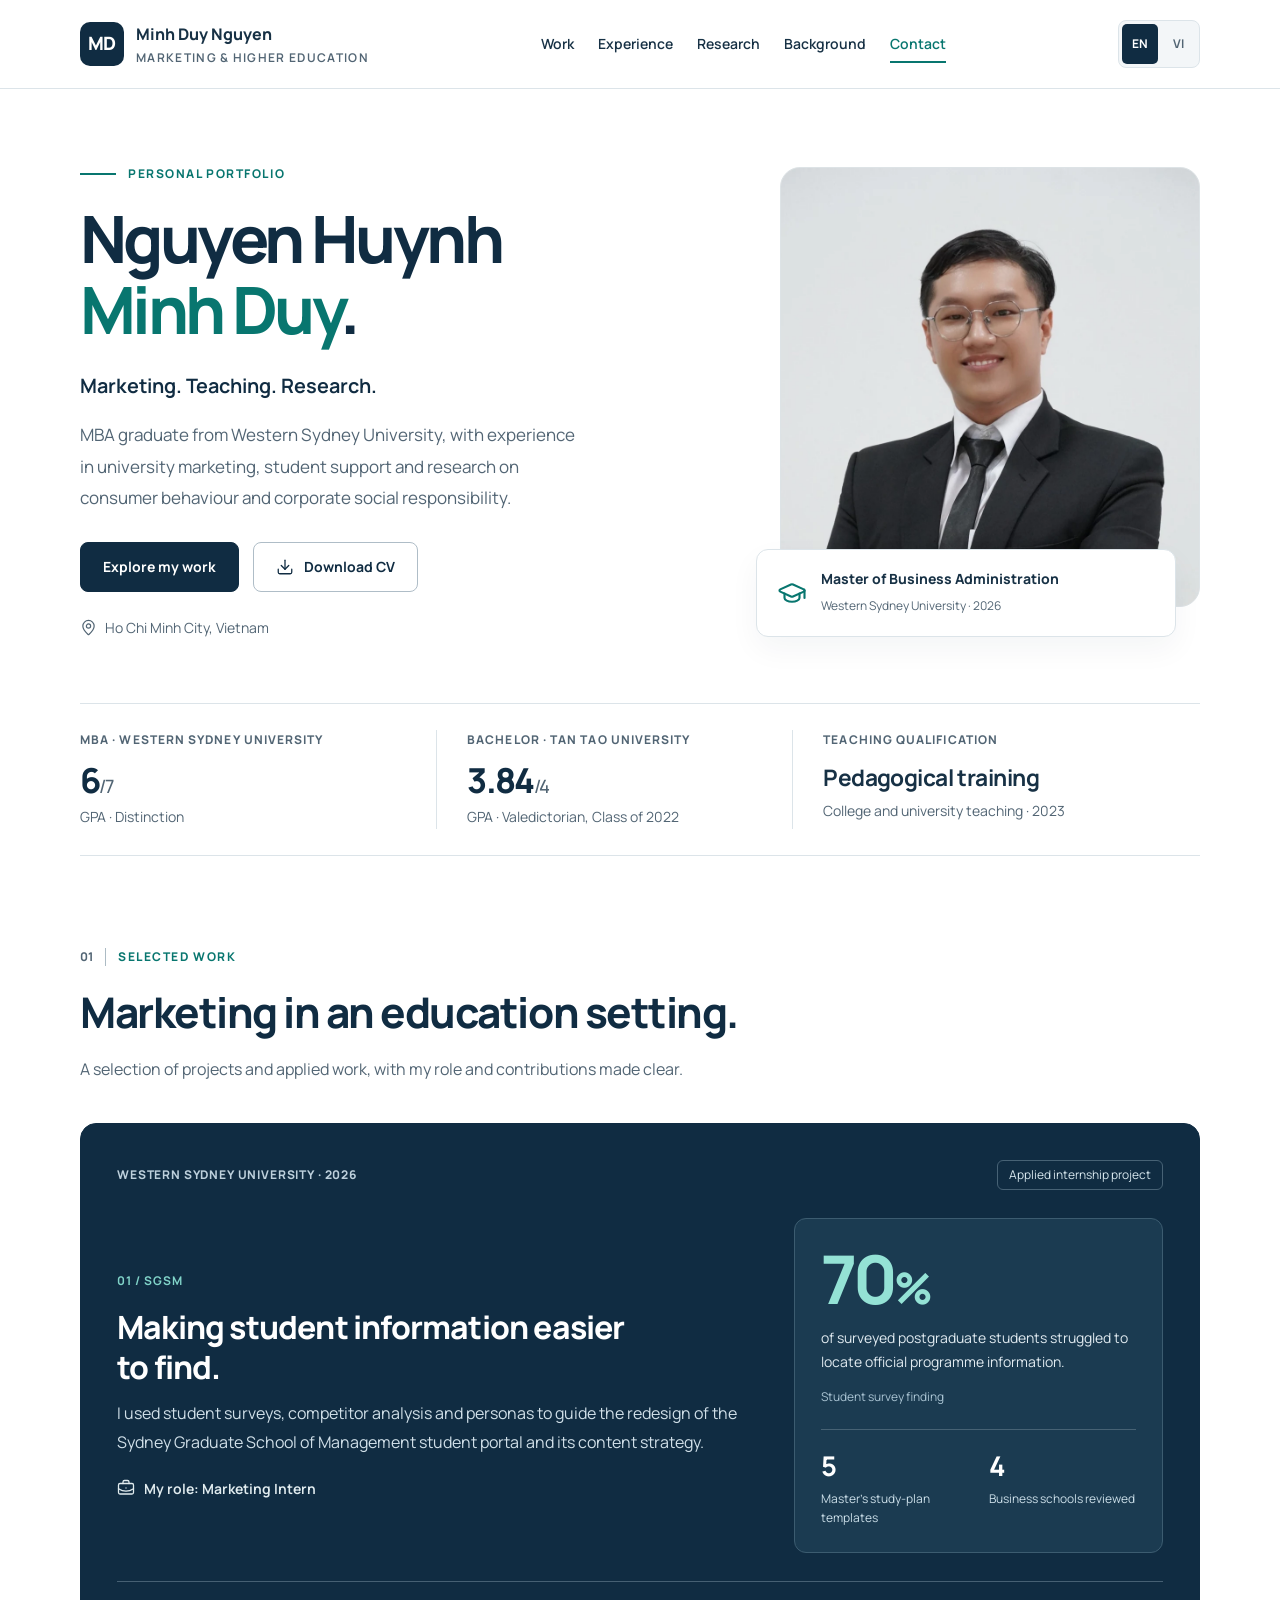
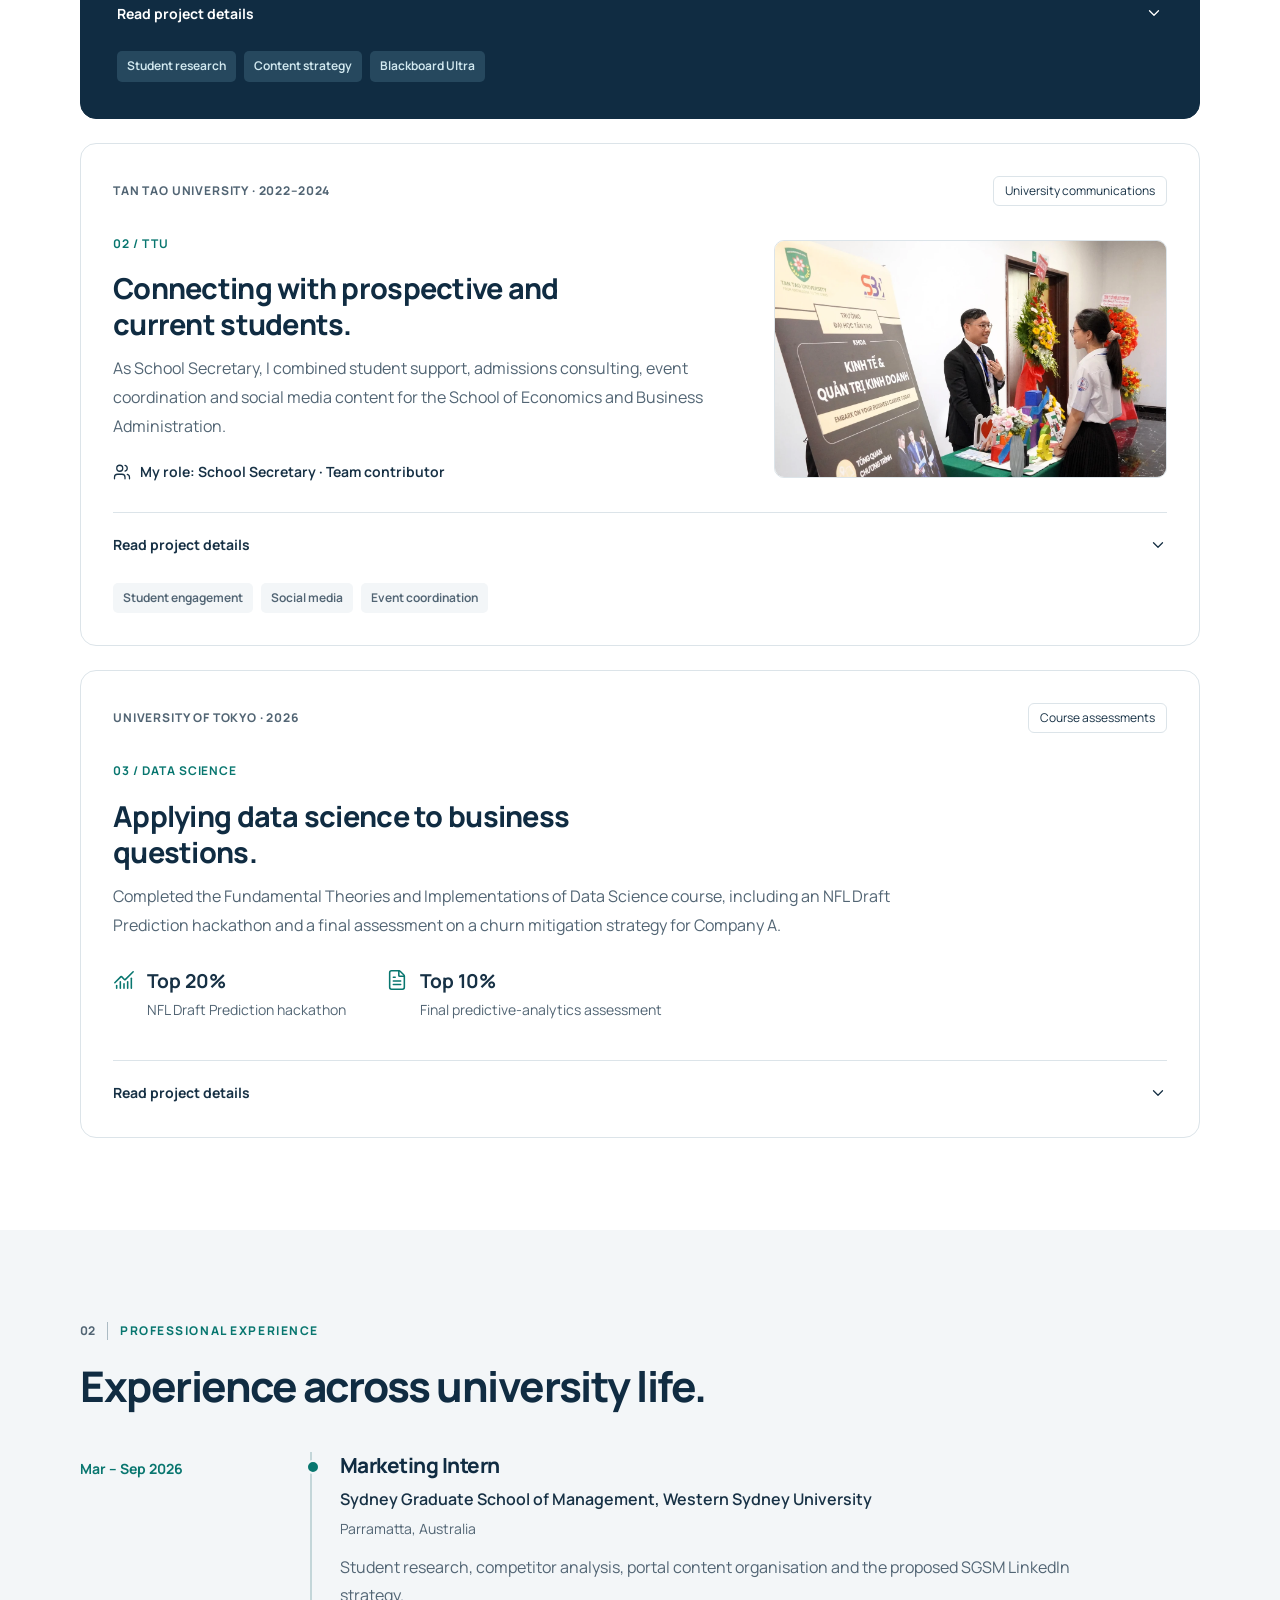
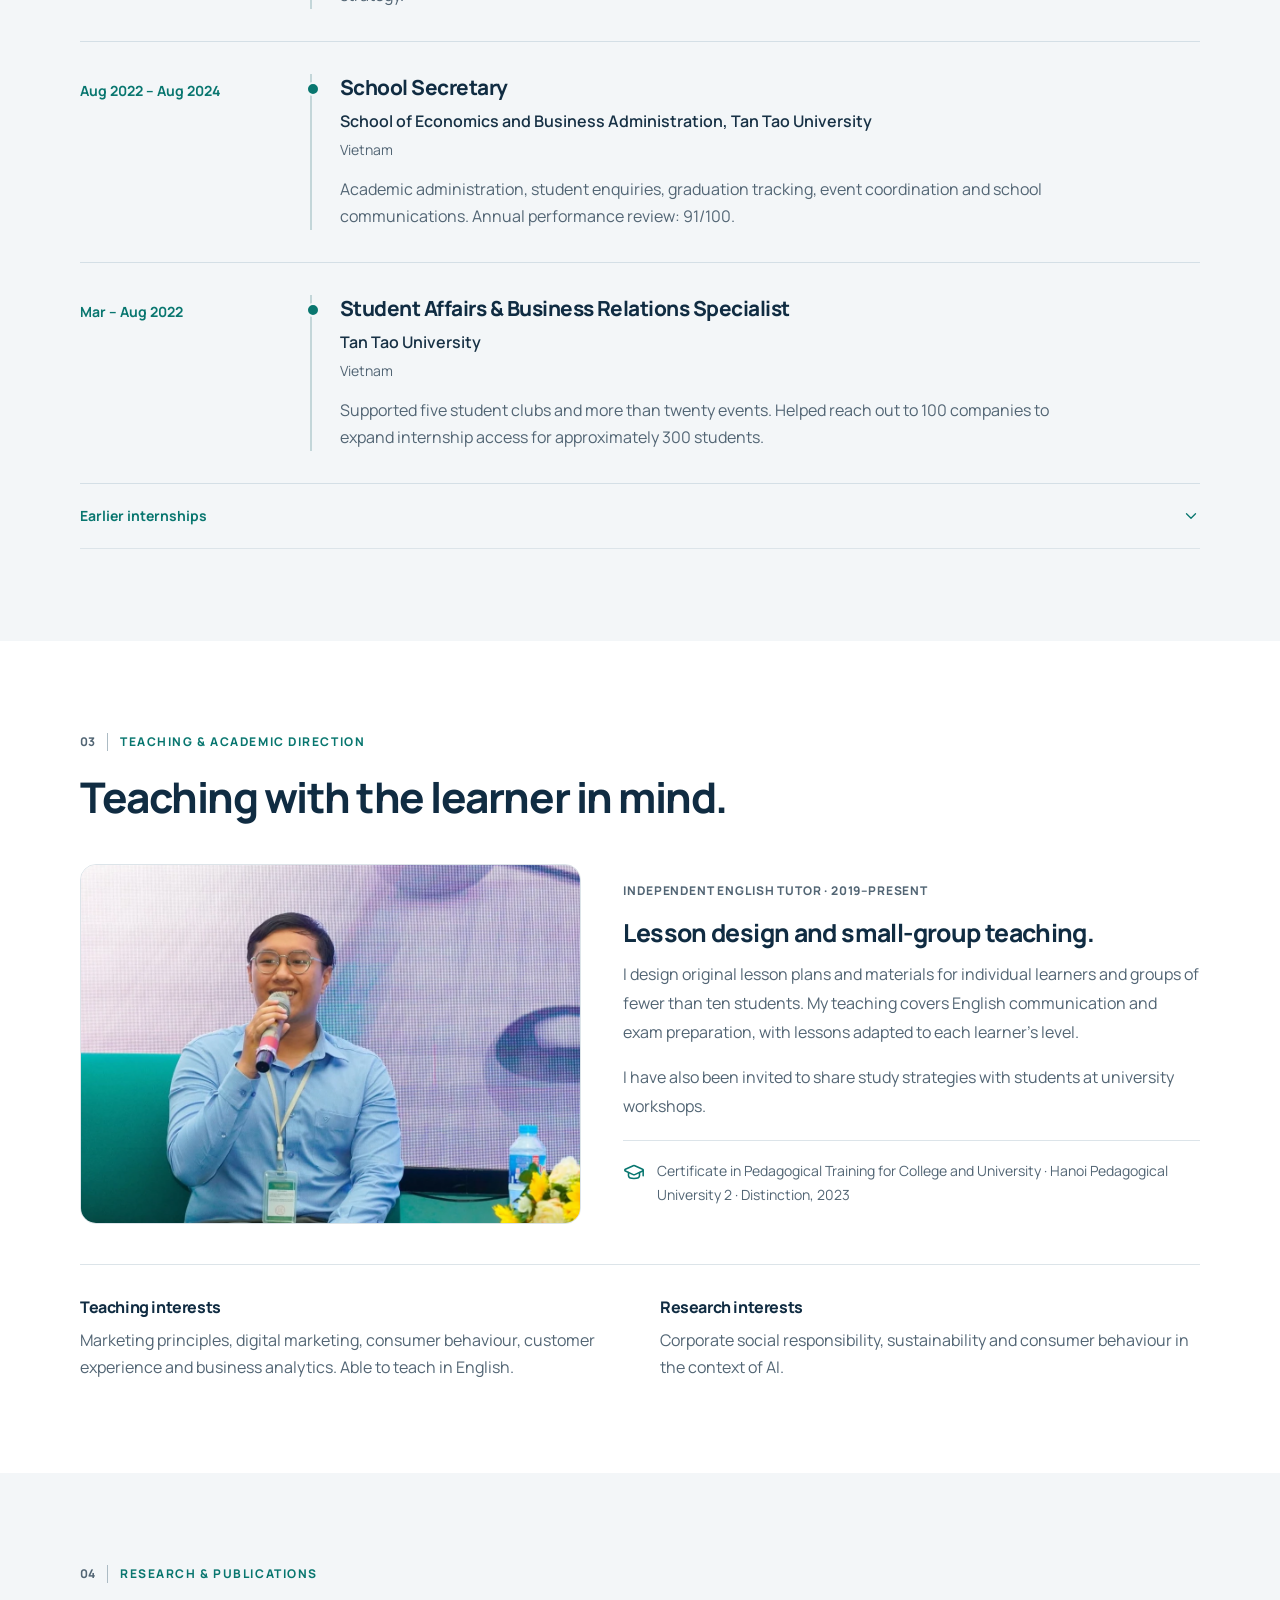
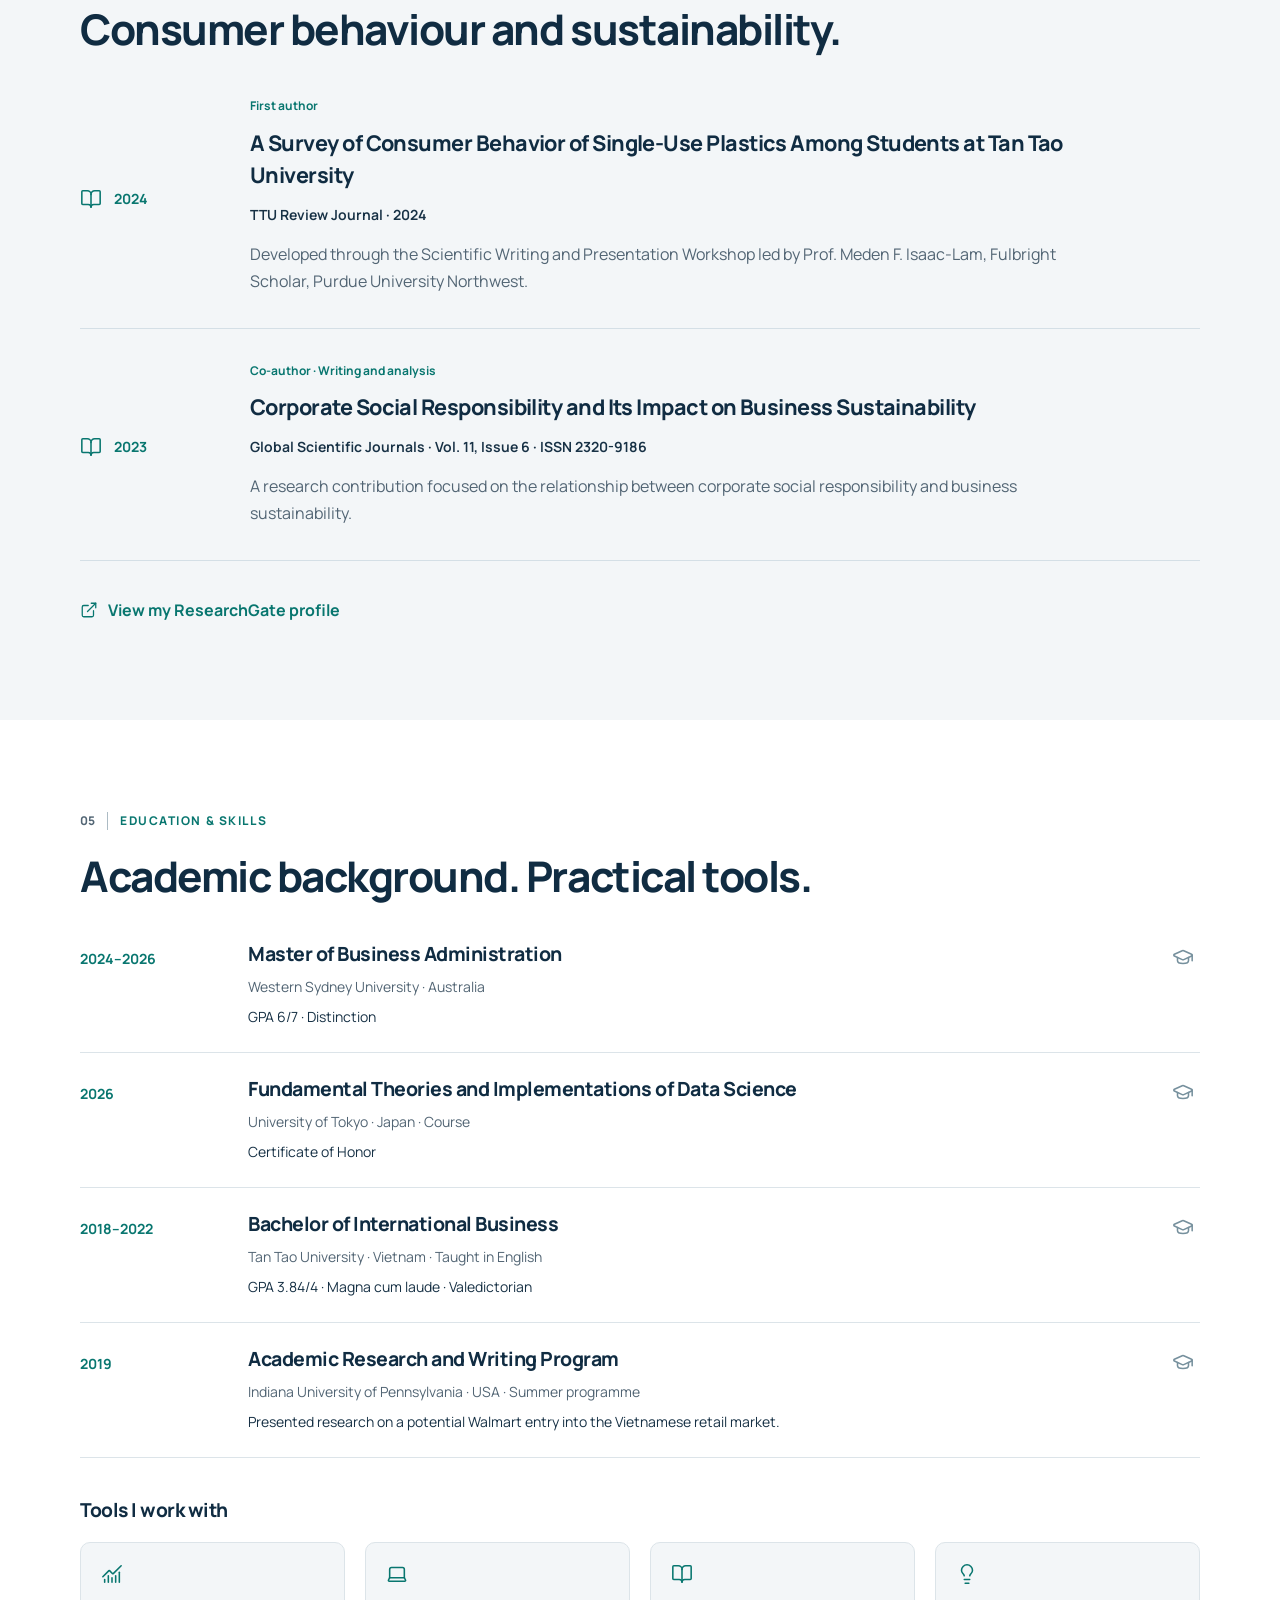
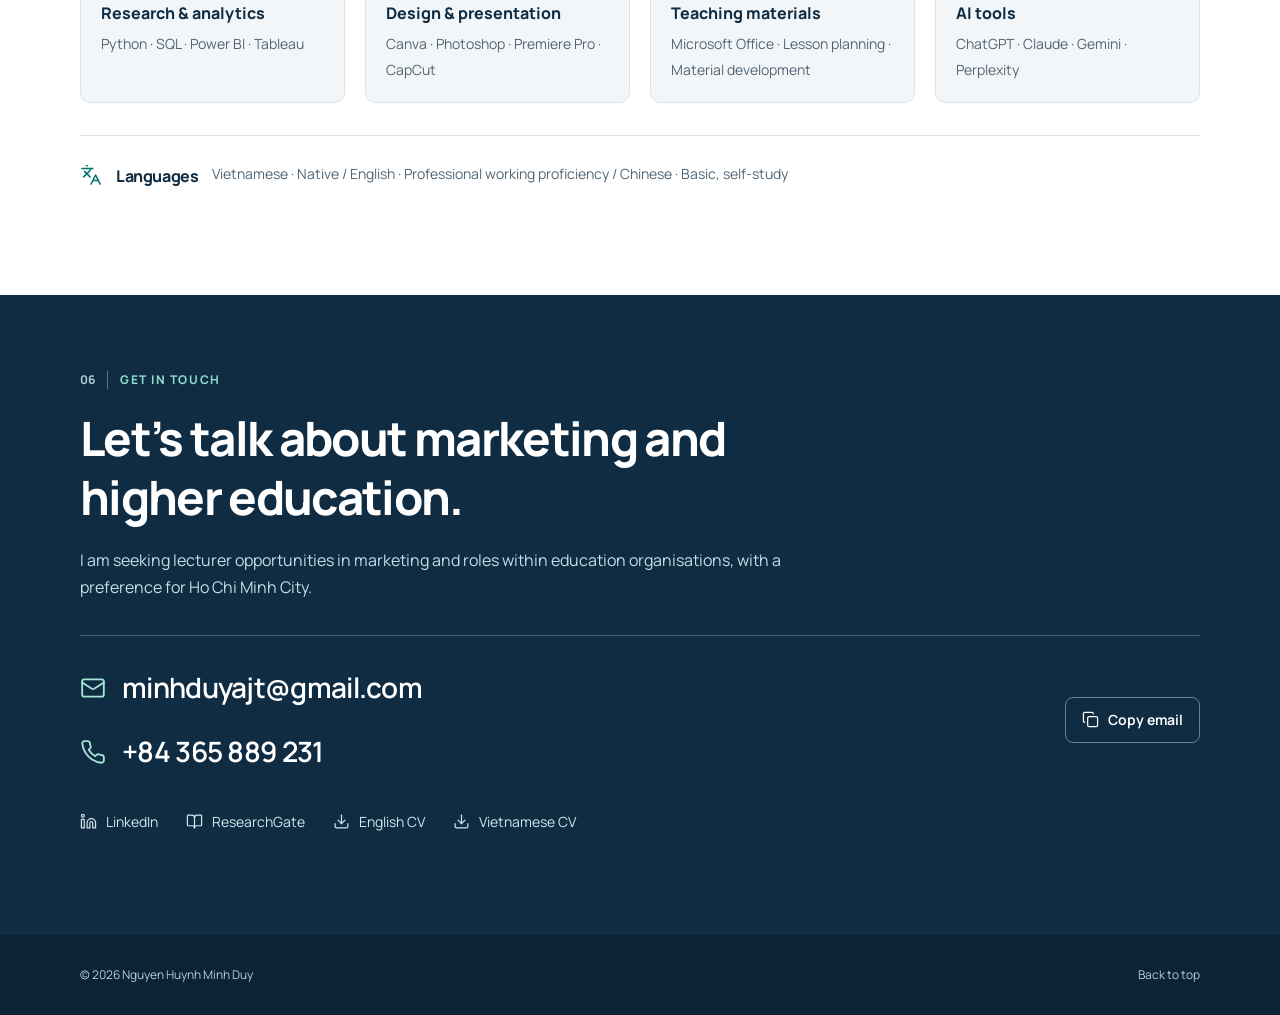
==== commit 7107d06d: "Update bilingual CVs and add phone contact" ====
--- a/index.html
+++ b/index.html
@@ -11,12 +11,14 @@
   <title>Nguyen Huynh Minh Duy | Marketing & Higher Education</title>
   <link rel="icon" type="image/svg+xml" href="data:image/svg+xml,%3Csvg xmlns='http://www.w3.org/2000/svg' viewBox='0 0 64 64'%3E%3Crect width='64' height='64' rx='14' fill='%23102c42'/%3E%3Ctext x='32' y='41' text-anchor='middle' font-family='Arial,sans-serif' font-size='25' font-weight='700' fill='white'%3EMD%3C/text%3E%3C/svg%3E">
   <link rel="preload" href="assets/fonts/manrope-variable.ttf" as="font" type="font/ttf" crossorigin>
-  <link rel="stylesheet" href="styles.css">
-  <script src="translations.js" defer></script>
-  <script src="app.js" defer></script>
+  <link rel="stylesheet" href="styles.css?v=20261002-cv3">
+  <script src="translations.js?v=20261002-cv3" defer></script>
+  <script src="app.js?v=20261002-cv3" defer></script>
 </head>
 <body>
-<svg class="icon-definitions" aria-hidden="true" xmlns="http://www.w3.org/2000/svg"><defs><symbol id="icon-Mail" viewBox="0 0 24 24"><path d="m22 7-8.991 5.727a2 2 0 0 1-2.009 0L2 7"/><rect x="2" y="4" width="20" height="16" rx="2"/></symbol>
+<svg class="icon-definitions" aria-hidden="true" xmlns="http://www.w3.org/2000/svg"><defs><symbol id="icon-Phone" viewBox="0 0 24 24"><path d="M22 16.92v3a2 2 0 0 1-2.18 2 19.79 19.79 0 0 1-8.63-3.07 19.5 19.5 0 0 1-6-6 19.79 19.79 0 0 1-3.07-8.67A2 2 0 0 1 4.11 2h3a2 2 0 0 1 2 1.72c.13.96.36 1.9.69 2.79a2 2 0 0 1-.45 2.11L8.09 9.89a16 16 0 0 0 6 6l1.27-1.27a2 2 0 0 1 2.11-.45c.89.33 1.83.56 2.79.69A2 2 0 0 1 22 16.92z"/></symbol>
+<symbol id="icon-Linkedin" viewBox="0 0 24 24"><path d="M16 8a6 6 0 0 1 6 6v7h-4v-7a2 2 0 0 0-4 0v7h-4v-7a6 6 0 0 1 6-6z"/><rect x="2" y="9" width="4" height="12"/><circle cx="4" cy="4" r="2"/></symbol>
+<symbol id="icon-Mail" viewBox="0 0 24 24"><path d="m22 7-8.991 5.727a2 2 0 0 1-2.009 0L2 7"/><rect x="2" y="4" width="20" height="16" rx="2"/></symbol>
 <symbol id="icon-Download" viewBox="0 0 24 24"><path d="M12 15V3"/><path d="M21 15v4a2 2 0 0 1-2 2H5a2 2 0 0 1-2-2v-4"/><path d="m7 10 5 5 5-5"/></symbol>
 <symbol id="icon-GraduationCap" viewBox="0 0 24 24"><path d="M21.42 10.922a1 1 0 0 0-.019-1.838L12.83 5.18a2 2 0 0 0-1.66 0L2.6 9.08a1 1 0 0 0 0 1.832l8.57 3.908a2 2 0 0 0 1.66 0z"/><path d="M22 10v6"/><path d="M6 12.5V16a6 3 0 0 0 12 0v-3.5"/></symbol>
 <symbol id="icon-BriefcaseBusiness" viewBox="0 0 24 24"><path d="M12 12h.01"/><path d="M16 6V4a2 2 0 0 0-2-2h-4a2 2 0 0 0-2 2v2"/><path d="M22 13a18.15 18.15 0 0 1-20 0"/><rect width="20" height="14" x="2" y="6" rx="2"/></symbol>
@@ -37,4 +39,4 @@
 <symbol id="icon-Lightbulb" viewBox="0 0 24 24"><path d="M15 14c.2-1 .7-1.7 1.5-2.5 1-.9 1.5-2.2 1.5-3.5A6 6 0 0 0 6 8c0 1 .2 2.2 1.5 3.5.7.7 1.3 1.5 1.5 2.5"/><path d="M9 18h6"/><path d="M10 22h4"/></symbol>
 <symbol id="icon-CheckCheck" viewBox="0 0 24 24"><path d="M18 6 7 17l-5-5"/><path d="m22 10-7.5 7.5L13 16"/></symbol></defs></svg><a class="skip-link" href="#main"><span data-i18n="skip">Skip to content</span></a><header class="site-header" id="top"><div class="container header-inner">
 <a class="brand" href="#top" aria-label="Nguyen Huynh Minh Duy — home"><span class="brand-mark">MD</span><span class="brand-text">Minh Duy Nguyen<small><span data-i18n="brandSub">MARKETING &amp; HIGHER EDUCATION</span></small></span></a>
-<nav id="site-nav" class="site-nav" aria-label="Main navigation"><a href="#work"><span data-i18n="navWork">Work</span></a><a href="#experience"><span data-i18n="navExp">Experience</span></a><a href="#research"><span data-i18n="navResearch">Research</span></a><a href="#profile"><span data-i18n="navProfile">Background</span></a><a href="#contact"><span data-i18n="navContact">Contact</span></a></nav><div class="header-actions"><div class="language-switch" role="group" aria-label="Website language"><button type="button" data-language="en" aria-pressed="true">EN</button><button type="button" data-language="vi" aria-pressed="false">VI</button></div><button class="menu-toggle" type="button" aria-expanded="false" aria-controls="site-nav" aria-label="Open menu"><svg class="icon menu-open" aria-hidden="true" focusable="false"><use href="#icon-Menu"></use></svg><svg class="icon menu-close" aria-hidden="true" focusable="false"><use href="#icon-X"></use></svg></button></div></div></header><main id="main"><section class="hero container" aria-labelledby="hero-title"><div class="hero-copy"><p class="eyebrow hero-eyebrow"><span class="eyebrow-line"></span><span data-i18n="heroLabel">PERSONAL PORTFOLIO</span></p><h1 id="hero-title"><span data-i18n="nameFirst">Nguyen Huynh</span><br><span class="name-accent" data-i18n="nameSecond">Minh Duy</span><span class="name-period">.</span></h1><p data-i18n="heroRole" class="hero-role">Marketing. Teaching. Research.</p><p data-i18n="heroIntro" class="hero-intro">MBA graduate from Western Sydney University, with experience in university marketing, student support and research on consumer behaviour and corporate social responsibility.</p><div class="hero-actions"><a class="button button-primary" href="#work"><span data-i18n="viewWork">Explore my work</span></a><a class="button button-secondary resume-link" href="assets/documents/minh-duy-resume-en.pdf" data-cv-language="en" download="minh-duy-resume-en.pdf"><svg class="icon " aria-hidden="true" focusable="false"><use href="#icon-Download"></use></svg><span data-i18n="downloadCv">Download CV</span></a></div><p class="hero-location"><svg class="icon " aria-hidden="true" focusable="false"><use href="#icon-MapPin"></use></svg><span data-i18n="location">Ho Chi Minh City, Vietnam</span></p></div><div class="hero-visual"><picture class="hero-picture image-zoom"><source srcset="assets/images/portrait.webp" type="image/webp"><img src="assets/images/portrait.jpg" alt="Portrait of Nguyen Huynh Minh Duy in a suit" data-i18n-alt="portraitAlt" width="1000" height="1000" fetchpriority="high" decoding="async"></picture><div class="portrait-note"><svg class="icon " aria-hidden="true" focusable="false"><use href="#icon-GraduationCap"></use></svg><div><p data-i18n="portraitTitle">Master of Business Administration</p><span>Western Sydney University · 2026</span></div></div></div></section><div class="container credentials" aria-label="Academic credentials"><div><p data-i18n="cred1Label" class="credential-label">MBA · WESTERN SYDNEY UNIVERSITY</p><p class="credential-value">6<span>/7</span></p><p data-i18n="cred1Note" class="credential-note">GPA · Distinction</p></div><div><p data-i18n="cred2Label" class="credential-label">BACHELOR · TAN TAO UNIVERSITY</p><p class="credential-value">3.84<span>/4</span></p><p data-i18n="cred2Note" class="credential-note">GPA · Valedictorian, Class of 2022</p></div><div><p data-i18n="cred3Label" class="credential-label">TEACHING QUALIFICATION</p><p data-i18n="cred3Value" class="credential-text">Pedagogical training</p><p data-i18n="cred3Note" class="credential-note">College and university teaching · 2023</p></div></div><section class="section container" id="work" aria-labelledby="work-title"><div class="section-heading reveal"><p class="eyebrow"><span class="section-number">01</span><span data-i18n="workLabel">SELECTED WORK</span></p><h2 id="work-title" data-i18n="workTitle">Marketing in an education setting.</h2><p data-i18n="workDesc" class="section-intro">A selection of projects and applied work, with my role and contributions made clear.</p></div><article class="project project-featured reveal" id="sgsm-project"><div class="project-top"><p class="project-meta"><span data-i18n="sgsmMeta">WESTERN SYDNEY UNIVERSITY · 2026</span></p><span class="project-type"><span data-i18n="sgsmType">Applied internship project</span></span></div><div class="featured-content"><div><span class="project-index">01 / SGSM</span><h3 data-i18n="sgsmTitle">Making student information easier to find.</h3><p data-i18n="sgsmIntro" class="project-intro">I used student surveys, competitor analysis and personas to guide the redesign of the Sydney Graduate School of Management student portal and its content strategy.</p><p class="project-role"><svg class="icon " aria-hidden="true" focusable="false"><use href="#icon-BriefcaseBusiness"></use></svg><span data-i18n="sgsmRole">My role: Marketing Intern</span></p></div><div class="project-evidence"><div class="evidence-primary"><strong>70<span>%</span></strong><p data-i18n="sgsmFinding">of surveyed postgraduate students struggled to locate official programme information.</p><span data-i18n="sgsmEvidenceNote" class="evidence-note">Student survey finding</span></div><div class="evidence-secondary"><div><strong>5</strong><span data-i18n="sgsmFive">Master’s study-plan templates</span></div><div><strong>4</strong><span data-i18n="sgsmFour">Business schools reviewed</span></div></div></div></div><details class="project-details"><summary><span data-i18n="sgsmDetailToggle">Read project details</span><svg class="icon " aria-hidden="true" focusable="false"><use href="#icon-ChevronDown"></use></svg></summary><div class="details-body"><div class="detail-item"><h4 data-i18n="sgsmDetail0Head">The communication problem</h4><p data-i18n="sgsmDetail0Body">Programme information was spread across the website, email and Blackboard. Survey findings pointed to difficulty locating the official resources students needed.</p></div><div class="detail-item"><h4 data-i18n="sgsmDetail1Head">My contribution</h4><p data-i18n="sgsmDetail1Body">Conducted student research and compared AGSM, the University of Sydney, Macquarie and UTS. Developed personas, reorganised Blackboard Ultra navigation and resource folders, and produced study-plan templates for five Master’s programmes.</p></div><div class="detail-item"><h4 data-i18n="sgsmDetail2Head">Content and handover</h4><p data-i18n="sgsmDetail2Body">Authored academic content and event recaps, proposed a launch and content strategy for the official SGSM LinkedIn channel, and presented the final strategic proposal to the client supervisor and SGSM leadership.</p></div></div></details><div class="project-tags"><span data-i18n="sgsmTag1">Student research</span><span data-i18n="sgsmTag2">Content strategy</span><span>Blackboard Ultra</span></div></article><article class="project project-standard reveal"><div class="project-top"><p class="project-meta"><span data-i18n="ttuMeta">TAN TAO UNIVERSITY · 2022–2024</span></p><span class="project-type"><span data-i18n="ttuType">University communications</span></span></div><div class="project-with-image"><div><span class="project-index">02 / TTU</span><h3 data-i18n="ttuTitle">Connecting with prospective and current students.</h3><p data-i18n="ttuIntro" class="project-intro">As School Secretary, I combined student support, admissions consulting, event coordination and social media content for the School of Economics and Business Administration.</p><p class="project-role"><svg class="icon " aria-hidden="true" focusable="false"><use href="#icon-Users"></use></svg><span data-i18n="ttuRole">My role: School Secretary · Team contributor</span></p></div><picture class="project-picture image-zoom"><source srcset="assets/images/university-outreach.webp" type="image/webp"><img src="assets/images/university-outreach.jpg" alt="Nguyen Huynh Minh Duy speaking with a visitor at the Tan Tao University admissions booth" data-i18n-alt="outreachAlt" width="1280" height="851" loading="lazy" decoding="async"></picture></div><details class="project-details"><summary><span data-i18n="ttuDetailToggle">Read project details</span><svg class="icon " aria-hidden="true" focusable="false"><use href="#icon-ChevronDown"></use></svg></summary><div class="details-body"><div class="detail-item"><h4 data-i18n="ttuDetail0Head">Student support and events</h4><p data-i18n="ttuDetail0Body">Managed graduation-status tracking and course-registration support. Coordinated orientation, admissions sessions, expert talks and research seminars, and supported Vietnamese-to-English translation of school documents.</p></div><div class="detail-item"><h4 data-i18n="ttuDetail1Head">Social media contribution</h4><p data-i18n="ttuDetail1Body">Co-managed the SEB Facebook page within a year-long content plan. The page reached 7,000 followers by the end of my tenure, reflecting the cumulative work of the team.</p></div></div></details><div class="project-tags"><span data-i18n="ttuTag1">Student engagement</span><span data-i18n="ttuTag2">Social media</span><span data-i18n="ttuTag3">Event coordination</span></div></article><article class="project project-standard project-compact reveal"><div class="project-top"><p class="project-meta"><span data-i18n="dataMeta">UNIVERSITY OF TOKYO · 2026</span></p><span class="project-type"><span data-i18n="dataType">Course assessments</span></span></div><span class="project-index">03 / DATA SCIENCE</span><h3 data-i18n="dataTitle">Applying data science to business questions.</h3><p data-i18n="dataIntro" class="project-intro">Completed the Fundamental Theories and Implementations of Data Science course, including an NFL Draft Prediction hackathon and a final assessment on a churn mitigation strategy for Company A.</p><div class="course-results"><div><svg class="icon " aria-hidden="true" focusable="false"><use href="#icon-ChartNoAxesCombined"></use></svg><p><strong>Top 20%</strong><span data-i18n="dataHackathon">NFL Draft Prediction hackathon</span></p></div><div><svg class="icon " aria-hidden="true" focusable="false"><use href="#icon-FileText"></use></svg><p><strong>Top 10%</strong><span data-i18n="dataFinal">Final predictive-analytics assessment</span></p></div></div><details class="project-details"><summary><span data-i18n="dataDetailToggle">Read project details</span><svg class="icon " aria-hidden="true" focusable="false"><use href="#icon-ChevronDown"></use></svg></summary><div class="details-body"><div class="detail-item"><h4 data-i18n="dataDetail0Head">Hackathon</h4><p data-i18n="dataDetail0Body">National Football League Draft Prediction — completed in the top 20% highest grade.</p></div><div class="detail-item"><h4 data-i18n="dataDetail1Head">Final assessment</h4><p data-i18n="dataDetail1Body">Predictive Revenue Protection: A Data-Driven Churn Mitigation Strategy for Company A — completed in the top 10% highest grade. Received a Certificate of Honor for the course.</p></div></div></details></article></section><section class="section section-tinted" id="experience" aria-labelledby="experience-title"><div class="container"><div class="section-heading reveal"><p class="eyebrow"><span class="section-number">02</span><span data-i18n="experienceLabel">PROFESSIONAL EXPERIENCE</span></p><h2 id="experience-title" data-i18n="experienceTitle">Experience across university life.</h2></div><div class="timeline"><article class="timeline-entry reveal"><div class="timeline-date"><p data-i18n="internDate">Mar – Sep 2026</p></div><div class="timeline-content"><h3 data-i18n="internTitle">Marketing Intern</h3><p data-i18n="internOrg" class="organisation">Sydney Graduate School of Management, Western Sydney University</p><p data-i18n="internLoc" class="entry-location">Parramatta, Australia</p><p data-i18n="internDesc" class="entry-description">Student research, competitor analysis, portal content organisation and the proposed SGSM LinkedIn strategy.</p></div></article><article class="timeline-entry reveal"><div class="timeline-date"><p data-i18n="secretaryDate">Aug 2022 – Aug 2024</p></div><div class="timeline-content"><h3 data-i18n="secretaryTitle">School Secretary</h3><p data-i18n="secretaryOrg" class="organisation">School of Economics and Business Administration, Tan Tao University</p><p data-i18n="secretaryLoc" class="entry-location">Vietnam</p><p data-i18n="secretaryDesc" class="entry-description">Academic administration, student enquiries, graduation tracking, event coordination and school communications. Annual performance review: 91/100.</p></div></article><article class="timeline-entry reveal"><div class="timeline-date"><p data-i18n="affairsDate">Mar – Aug 2022</p></div><div class="timeline-content"><h3 data-i18n="affairsTitle">Student Affairs &amp; Business Relations Specialist</h3><p data-i18n="affairsOrg" class="organisation">Tan Tao University</p><p data-i18n="affairsLoc" class="entry-location">Vietnam</p><p data-i18n="affairsDesc" class="entry-description">Supported five student clubs and more than twenty events. Helped reach out to 100 companies to expand internship access for approximately 300 students.</p></div></article></div><details class="earlier-experience reveal"><summary><span data-i18n="earlier">Earlier internships</span><svg class="icon " aria-hidden="true" focusable="false"><use href="#icon-ChevronDown"></use></svg></summary><div class="earlier-list"><div><h3 data-i18n="salesTitle">Sales Intern · Cay Xanh Cong Minh Co., Ltd</h3><span>2021</span><p data-i18n="salesDesc">Supported bidding and settlement dossiers, budget tracking and site-progress documentation for public greenery projects.</p></div><div><h3 data-i18n="officeTitle">Office Intern · Office of Representative Jim Struzzi</h3><span>2019 · Pennsylvania, USA</span><p data-i18n="officeDesc">Supported document organisation, collected constituent comments and observed local council meetings during the US summer programme.</p></div></div></details></div></section><section class="section container teaching-section" id="teaching" aria-labelledby="teaching-title"><div class="section-heading reveal"><p class="eyebrow"><span class="section-number">03</span><span data-i18n="teachingLabel">TEACHING &amp; ACADEMIC DIRECTION</span></p><h2 id="teaching-title" data-i18n="teachingTitle">Teaching with the learner in mind.</h2></div><div class="teaching-layout reveal"><picture class="teaching-picture image-zoom"><source srcset="assets/images/speaking.webp" type="image/webp"><img src="assets/images/speaking.jpg" alt="Nguyen Huynh Minh Duy speaking into a microphone in front of an audience" data-i18n-alt="speakingAlt" width="1200" height="802" loading="lazy" decoding="async"></picture><div class="teaching-copy"><p class="project-meta"><span data-i18n="tutorDate">INDEPENDENT ENGLISH TUTOR · 2019–PRESENT</span></p><h3 data-i18n="tutorTitle">Lesson design and small-group teaching.</h3><p data-i18n="tutorDesc">I design original lesson plans and materials for individual learners and groups of fewer than ten students. My teaching covers English communication and exam preparation, with lessons adapted to each learner’s level.</p><p data-i18n="tutorGuest">I have also been invited to share study strategies with students at university workshops.</p><div class="teaching-note"><svg class="icon " aria-hidden="true" focusable="false"><use href="#icon-GraduationCap"></use></svg><p data-i18n="tutorQualification">Certificate in Pedagogical Training for College and University · Hanoi Pedagogical University 2 · Distinction, 2023</p></div></div></div><div class="interest-row reveal"><div><h3 data-i18n="teachingInterests">Teaching interests</h3><p data-i18n="teachingInterestsDesc">Marketing principles, digital marketing, consumer behaviour, customer experience and business analytics. Able to teach in English.</p></div><div><h3 data-i18n="researchInterests">Research interests</h3><p data-i18n="researchInterestsDesc">Corporate social responsibility, sustainability and consumer behaviour in the context of AI.</p></div></div></section><section class="section section-tinted" id="research" aria-labelledby="research-title"><div class="container"><div class="section-heading reveal"><p class="eyebrow"><span class="section-number">04</span><span data-i18n="researchLabel">RESEARCH &amp; PUBLICATIONS</span></p><h2 id="research-title" data-i18n="researchTitle">Consumer behaviour and sustainability.</h2></div><div class="publications"><article class="publication reveal"><div class="publication-year"><svg class="icon " aria-hidden="true" focusable="false"><use href="#icon-BookOpen"></use></svg><span>2024</span></div><div class="publication-content"><p data-i18n="plasticRole" class="publication-role">First author</p><h3 data-i18n="plasticTitle">A Survey of Consumer Behavior of Single-Use Plastics Among Students at Tan Tao University</h3><p data-i18n="plasticJournal" class="publication-journal">TTU Review Journal · 2024</p><p data-i18n="plasticDesc" class="publication-description">Developed through the Scientific Writing and Presentation Workshop led by Prof. Meden F. Isaac-Lam, Fulbright Scholar, Purdue University Northwest.</p></div></article><article class="publication reveal"><div class="publication-year"><svg class="icon " aria-hidden="true" focusable="false"><use href="#icon-BookOpen"></use></svg><span>2023</span></div><div class="publication-content"><p data-i18n="csrRole" class="publication-role">Co-author · Writing and analysis</p><h3 data-i18n="csrTitle">Corporate Social Responsibility and Its Impact on Business Sustainability</h3><p data-i18n="csrJournal" class="publication-journal">Global Scientific Journals · Vol. 11, Issue 6 · ISSN 2320-9186</p><p data-i18n="csrDesc" class="publication-description">A research contribution focused on the relationship between corporate social responsibility and business sustainability.</p></div></article></div><a class="text-link" href="https://www.researchgate.net/profile/Duy-Nguyen-357" target="_blank" rel="noopener noreferrer"><svg class="icon " aria-hidden="true" focusable="false"><use href="#icon-ExternalLink"></use></svg><span data-i18n="researchLink">View my ResearchGate profile</span></a></div></section><section class="section container" id="profile" aria-labelledby="profile-title"><div class="section-heading reveal"><p class="eyebrow"><span class="section-number">05</span><span data-i18n="profileLabel">EDUCATION &amp; SKILLS</span></p><h2 id="profile-title" data-i18n="profileTitle">Academic background. Practical tools.</h2></div><div class="education-list"><article class="education-entry reveal"><div class="education-date">2024–2026</div><div><h3 data-i18n="mbaEduTitle">Master of Business Administration</h3><p data-i18n="mbaEduOrg">Western Sydney University · Australia</p><p data-i18n="mbaEduNote" class="education-note">GPA 6/7 · Distinction</p></div><svg class="icon " aria-hidden="true" focusable="false"><use href="#icon-GraduationCap"></use></svg></article><article class="education-entry reveal"><div class="education-date">2026</div><div><h3 data-i18n="tokyoEduTitle">Fundamental Theories and Implementations of Data Science</h3><p data-i18n="tokyoEduOrg">University of Tokyo · Japan · Course</p><p data-i18n="tokyoEduNote" class="education-note">Certificate of Honor</p></div><svg class="icon " aria-hidden="true" focusable="false"><use href="#icon-GraduationCap"></use></svg></article><article class="education-entry reveal"><div class="education-date">2018–2022</div><div><h3 data-i18n="bachelorEduTitle">Bachelor of International Business</h3><p data-i18n="bachelorEduOrg">Tan Tao University · Vietnam · Taught in English</p><p data-i18n="bachelorEduNote" class="education-note">GPA 3.84/4 · Magna cum laude · Valedictorian</p></div><svg class="icon " aria-hidden="true" focusable="false"><use href="#icon-GraduationCap"></use></svg></article><article class="education-entry reveal"><div class="education-date">2019</div><div><h3 data-i18n="iupEduTitle">Academic Research and Writing Program</h3><p data-i18n="iupEduOrg">Indiana University of Pennsylvania · USA · Summer programme</p><p data-i18n="iupEduNote" class="education-note">Presented research on a potential Walmart entry into the Vietnamese retail market.</p></div><svg class="icon " aria-hidden="true" focusable="false"><use href="#icon-GraduationCap"></use></svg></article></div><div class="skills-header reveal"><h3 data-i18n="skillsTitle">Tools I work with</h3></div><div class="skills-grid reveal"><div class="skill-group"><svg class="icon " aria-hidden="true" focusable="false"><use href="#icon-ChartNoAxesCombined"></use></svg><h4 data-i18n="analyticsSkillTitle">Research &amp; analytics</h4><p data-i18n="analyticsSkillDesc">Python · SQL · Power BI · Tableau</p></div><div class="skill-group"><svg class="icon " aria-hidden="true" focusable="false"><use href="#icon-Laptop"></use></svg><h4 data-i18n="designSkillTitle">Design &amp; presentation</h4><p data-i18n="designSkillDesc">Canva · Photoshop · Premiere Pro · CapCut</p></div><div class="skill-group"><svg class="icon " aria-hidden="true" focusable="false"><use href="#icon-BookOpen"></use></svg><h4 data-i18n="instructionSkillTitle">Teaching materials</h4><p data-i18n="instructionSkillDesc">Microsoft Office · Lesson planning · Material development</p></div><div class="skill-group"><svg class="icon " aria-hidden="true" focusable="false"><use href="#icon-Lightbulb"></use></svg><h4 data-i18n="aiSkillTitle">AI tools</h4><p data-i18n="aiSkillDesc">ChatGPT · Claude · Gemini · Perplexity</p></div></div><div class="languages-row reveal"><svg class="icon " aria-hidden="true" focusable="false"><use href="#icon-Languages"></use></svg><h3 data-i18n="langTitle">Languages</h3><p data-i18n="langDesc">Vietnamese · Native / English · Professional working proficiency / Chinese · Basic, self-study</p></div></section><section class="contact-section" id="contact" aria-labelledby="contact-title"><div class="container"><div class="contact-top reveal"><p class="eyebrow"><span class="section-number">06</span><span data-i18n="contactLabel">GET IN TOUCH</span></p><h2 id="contact-title" data-i18n="contactTitle">Let’s talk about marketing and higher education.</h2><p data-i18n="contactDesc" class="contact-description">I am seeking lecturer opportunities in marketing and roles within education organisations, with a preference for Ho Chi Minh City.</p></div><div class="contact-main reveal"><a class="contact-email" href="mailto:minhduyajt@gmail.com"><svg class="icon " aria-hidden="true" focusable="false"><use href="#icon-Mail"></use></svg><span>minhduyajt@gmail.com</span></a><button class="copy-email" type="button"><svg class="icon " aria-hidden="true" focusable="false"><use href="#icon-Copy"></use></svg><span data-i18n="copyEmail">Copy email</span></button></div><div class="contact-links reveal"><a href="https://www.linkedin.com/in/huynhminhduynguyen" target="_blank" rel="noopener noreferrer"><svg class="icon " aria-hidden="true" focusable="false"><use href="#icon-Linkedin"></use></svg>LinkedIn</a><a href="https://www.researchgate.net/profile/Duy-Nguyen-357" target="_blank" rel="noopener noreferrer"><svg class="icon " aria-hidden="true" focusable="false"><use href="#icon-BookOpen"></use></svg>ResearchGate</a><a href="assets/documents/minh-duy-resume-en.pdf" data-cv-language="en" download="minh-duy-resume-en.pdf"><svg class="icon " aria-hidden="true" focusable="false"><use href="#icon-Download"></use></svg><span data-i18n="cvEnglish">English CV</span></a><a href="assets/documents/minh-duy-resume-vi.pdf" data-cv-language="vi" download="minh-duy-resume-vi.pdf"><svg class="icon " aria-hidden="true" focusable="false"><use href="#icon-Download"></use></svg><span data-i18n="cvVietnamese">Vietnamese CV</span></a></div><p class="copy-status" role="status" aria-live="polite"></p></div></section></main><footer class="site-footer"><div class="container footer-inner"><p>© <span id="current-year">2026</span> Nguyen Huynh Minh Duy</p><a href="#top"><span data-i18n="backTop">Back to top</span></a></div></footer></body></html>+<nav id="site-nav" class="site-nav" aria-label="Main navigation"><a href="#work"><span data-i18n="navWork">Work</span></a><a href="#experience"><span data-i18n="navExp">Experience</span></a><a href="#research"><span data-i18n="navResearch">Research</span></a><a href="#profile"><span data-i18n="navProfile">Background</span></a><a href="#contact"><span data-i18n="navContact">Contact</span></a></nav><div class="header-actions"><div class="language-switch" role="group" aria-label="Website language"><button type="button" data-language="en" aria-pressed="true">EN</button><button type="button" data-language="vi" aria-pressed="false">VI</button></div><button class="menu-toggle" type="button" aria-expanded="false" aria-controls="site-nav" aria-label="Open menu"><svg class="icon menu-open" aria-hidden="true" focusable="false"><use href="#icon-Menu"></use></svg><svg class="icon menu-close" aria-hidden="true" focusable="false"><use href="#icon-X"></use></svg></button></div></div></header><main id="main"><section class="hero container" aria-labelledby="hero-title"><div class="hero-copy"><p class="eyebrow hero-eyebrow"><span class="eyebrow-line"></span><span data-i18n="heroLabel">PERSONAL PORTFOLIO</span></p><h1 id="hero-title"><span data-i18n="nameFirst">Nguyen Huynh</span><br><span class="name-accent" data-i18n="nameSecond">Minh Duy</span><span class="name-period">.</span></h1><p data-i18n="heroRole" class="hero-role">Marketing. Teaching. Research.</p><p data-i18n="heroIntro" class="hero-intro">MBA graduate from Western Sydney University, with experience in university marketing, student support and research on consumer behaviour and corporate social responsibility.</p><div class="hero-actions"><a class="button button-primary" href="#work"><span data-i18n="viewWork">Explore my work</span></a><a class="button button-secondary resume-link" href="assets/documents/minh-duy-resume-en.pdf?v=20261002-cv3" data-cv-language="en" download="minh-duy-resume-en.pdf"><svg class="icon " aria-hidden="true" focusable="false"><use href="#icon-Download"></use></svg><span data-i18n="downloadCv">Download CV</span></a></div><p class="hero-location"><svg class="icon " aria-hidden="true" focusable="false"><use href="#icon-MapPin"></use></svg><span data-i18n="location">Ho Chi Minh City, Vietnam</span></p></div><div class="hero-visual"><picture class="hero-picture image-zoom"><source srcset="assets/images/portrait.webp" type="image/webp"><img src="assets/images/portrait.jpg" alt="Portrait of Nguyen Huynh Minh Duy in a suit" data-i18n-alt="portraitAlt" width="1000" height="1000" fetchpriority="high" decoding="async"></picture><div class="portrait-note"><svg class="icon " aria-hidden="true" focusable="false"><use href="#icon-GraduationCap"></use></svg><div><p data-i18n="portraitTitle">Master of Business Administration</p><span>Western Sydney University · 2026</span></div></div></div></section><div class="container credentials" aria-label="Academic credentials"><div><p data-i18n="cred1Label" class="credential-label">MBA · WESTERN SYDNEY UNIVERSITY</p><p class="credential-value">6<span>/7</span></p><p data-i18n="cred1Note" class="credential-note">GPA · Distinction</p></div><div><p data-i18n="cred2Label" class="credential-label">BACHELOR · TAN TAO UNIVERSITY</p><p class="credential-value">3.84<span>/4</span></p><p data-i18n="cred2Note" class="credential-note">GPA · Valedictorian, Class of 2022</p></div><div><p data-i18n="cred3Label" class="credential-label">TEACHING QUALIFICATION</p><p data-i18n="cred3Value" class="credential-text">Pedagogical training</p><p data-i18n="cred3Note" class="credential-note">College and university teaching · 2023</p></div></div><section class="section container" id="work" aria-labelledby="work-title"><div class="section-heading reveal"><p class="eyebrow"><span class="section-number">01</span><span data-i18n="workLabel">SELECTED WORK</span></p><h2 id="work-title" data-i18n="workTitle">Marketing in an education setting.</h2><p data-i18n="workDesc" class="section-intro">A selection of projects and applied work, with my role and contributions made clear.</p></div><article class="project project-featured reveal" id="sgsm-project"><div class="project-top"><p class="project-meta"><span data-i18n="sgsmMeta">WESTERN SYDNEY UNIVERSITY · 2026</span></p><span class="project-type"><span data-i18n="sgsmType">Applied internship project</span></span></div><div class="featured-content"><div><span class="project-index">01 / SGSM</span><h3 data-i18n="sgsmTitle">Making student information easier to find.</h3><p data-i18n="sgsmIntro" class="project-intro">I used student surveys, competitor analysis and personas to guide the redesign of the Sydney Graduate School of Management student portal and its content strategy.</p><p class="project-role"><svg class="icon " aria-hidden="true" focusable="false"><use href="#icon-BriefcaseBusiness"></use></svg><span data-i18n="sgsmRole">My role: Marketing Intern</span></p></div><div class="project-evidence"><div class="evidence-primary"><strong>70<span>%</span></strong><p data-i18n="sgsmFinding">of surveyed postgraduate students struggled to locate official programme information.</p><span data-i18n="sgsmEvidenceNote" class="evidence-note">Student survey finding</span></div><div class="evidence-secondary"><div><strong>5</strong><span data-i18n="sgsmFive">Master’s study-plan templates</span></div><div><strong>4</strong><span data-i18n="sgsmFour">Business schools reviewed</span></div></div></div></div><details class="project-details"><summary><span data-i18n="sgsmDetailToggle">Read project details</span><svg class="icon " aria-hidden="true" focusable="false"><use href="#icon-ChevronDown"></use></svg></summary><div class="details-body"><div class="detail-item"><h4 data-i18n="sgsmDetail0Head">The communication problem</h4><p data-i18n="sgsmDetail0Body">Programme information was spread across the website, email and Blackboard. Survey findings pointed to difficulty locating the official resources students needed.</p></div><div class="detail-item"><h4 data-i18n="sgsmDetail1Head">My contribution</h4><p data-i18n="sgsmDetail1Body">Conducted student research and compared AGSM, the University of Sydney, Macquarie and UTS. Developed personas, reorganised Blackboard Ultra navigation and resource folders, and produced study-plan templates for five Master’s programmes.</p></div><div class="detail-item"><h4 data-i18n="sgsmDetail2Head">Content and handover</h4><p data-i18n="sgsmDetail2Body">Authored academic content and event recaps, proposed a launch and content strategy for the official SGSM LinkedIn channel, and presented the final strategic proposal to the client supervisor and SGSM leadership.</p></div></div></details><div class="project-tags"><span data-i18n="sgsmTag1">Student research</span><span data-i18n="sgsmTag2">Content strategy</span><span>Blackboard Ultra</span></div></article><article class="project project-standard reveal"><div class="project-top"><p class="project-meta"><span data-i18n="ttuMeta">TAN TAO UNIVERSITY · 2022–2024</span></p><span class="project-type"><span data-i18n="ttuType">University communications</span></span></div><div class="project-with-image"><div><span class="project-index">02 / TTU</span><h3 data-i18n="ttuTitle">Connecting with prospective and current students.</h3><p data-i18n="ttuIntro" class="project-intro">As School Secretary, I combined student support, admissions consulting, event coordination and social media content for the School of Economics and Business Administration.</p><p class="project-role"><svg class="icon " aria-hidden="true" focusable="false"><use href="#icon-Users"></use></svg><span data-i18n="ttuRole">My role: School Secretary · Team contributor</span></p></div><picture class="project-picture image-zoom"><source srcset="assets/images/university-outreach.webp" type="image/webp"><img src="assets/images/university-outreach.jpg" alt="Nguyen Huynh Minh Duy speaking with a visitor at the Tan Tao University admissions booth" data-i18n-alt="outreachAlt" width="1280" height="851" loading="lazy" decoding="async"></picture></div><details class="project-details"><summary><span data-i18n="ttuDetailToggle">Read project details</span><svg class="icon " aria-hidden="true" focusable="false"><use href="#icon-ChevronDown"></use></svg></summary><div class="details-body"><div class="detail-item"><h4 data-i18n="ttuDetail0Head">Student support and events</h4><p data-i18n="ttuDetail0Body">Managed graduation-status tracking and course-registration support. Coordinated orientation, admissions sessions, expert talks and research seminars, and supported Vietnamese-to-English translation of school documents.</p></div><div class="detail-item"><h4 data-i18n="ttuDetail1Head">Social media contribution</h4><p data-i18n="ttuDetail1Body">Co-managed the SEB Facebook page within a year-long content plan. The page reached 7,000 followers by the end of my tenure, reflecting the cumulative work of the team.</p></div></div></details><div class="project-tags"><span data-i18n="ttuTag1">Student engagement</span><span data-i18n="ttuTag2">Social media</span><span data-i18n="ttuTag3">Event coordination</span></div></article><article class="project project-standard project-compact reveal"><div class="project-top"><p class="project-meta"><span data-i18n="dataMeta">UNIVERSITY OF TOKYO · 2026</span></p><span class="project-type"><span data-i18n="dataType">Course assessments</span></span></div><span class="project-index">03 / DATA SCIENCE</span><h3 data-i18n="dataTitle">Applying data science to business questions.</h3><p data-i18n="dataIntro" class="project-intro">Completed the Fundamental Theories and Implementations of Data Science course, including an NFL Draft Prediction hackathon and a final assessment on a churn mitigation strategy for Company A.</p><div class="course-results"><div><svg class="icon " aria-hidden="true" focusable="false"><use href="#icon-ChartNoAxesCombined"></use></svg><p><strong>Top 20%</strong><span data-i18n="dataHackathon">NFL Draft Prediction hackathon</span></p></div><div><svg class="icon " aria-hidden="true" focusable="false"><use href="#icon-FileText"></use></svg><p><strong>Top 10%</strong><span data-i18n="dataFinal">Final predictive-analytics assessment</span></p></div></div><details class="project-details"><summary><span data-i18n="dataDetailToggle">Read project details</span><svg class="icon " aria-hidden="true" focusable="false"><use href="#icon-ChevronDown"></use></svg></summary><div class="details-body"><div class="detail-item"><h4 data-i18n="dataDetail0Head">Hackathon</h4><p data-i18n="dataDetail0Body">National Football League Draft Prediction — completed in the top 20% highest grade.</p></div><div class="detail-item"><h4 data-i18n="dataDetail1Head">Final assessment</h4><p data-i18n="dataDetail1Body">Predictive Revenue Protection: A Data-Driven Churn Mitigation Strategy for Company A — completed in the top 10% highest grade. Received a Certificate of Honor for the course.</p></div></div></details></article></section><section class="section section-tinted" id="experience" aria-labelledby="experience-title"><div class="container"><div class="section-heading reveal"><p class="eyebrow"><span class="section-number">02</span><span data-i18n="experienceLabel">PROFESSIONAL EXPERIENCE</span></p><h2 id="experience-title" data-i18n="experienceTitle">Experience across university life.</h2></div><div class="timeline"><article class="timeline-entry reveal"><div class="timeline-date"><p data-i18n="internDate">Mar – Sep 2026</p></div><div class="timeline-content"><h3 data-i18n="internTitle">Marketing Intern</h3><p data-i18n="internOrg" class="organisation">Sydney Graduate School of Management, Western Sydney University</p><p data-i18n="internLoc" class="entry-location">Parramatta, Australia</p><p data-i18n="internDesc" class="entry-description">Student research, competitor analysis, portal content organisation and the proposed SGSM LinkedIn strategy.</p></div></article><article class="timeline-entry reveal"><div class="timeline-date"><p data-i18n="secretaryDate">Aug 2022 – Aug 2024</p></div><div class="timeline-content"><h3 data-i18n="secretaryTitle">School Secretary</h3><p data-i18n="secretaryOrg" class="organisation">School of Economics and Business Administration, Tan Tao University</p><p data-i18n="secretaryLoc" class="entry-location">Vietnam</p><p data-i18n="secretaryDesc" class="entry-description">Academic administration, student enquiries, graduation tracking, event coordination and school communications. Annual performance review: 91/100.</p></div></article><article class="timeline-entry reveal"><div class="timeline-date"><p data-i18n="affairsDate">Mar – Aug 2022</p></div><div class="timeline-content"><h3 data-i18n="affairsTitle">Student Affairs &amp; Business Relations Specialist</h3><p data-i18n="affairsOrg" class="organisation">Tan Tao University</p><p data-i18n="affairsLoc" class="entry-location">Vietnam</p><p data-i18n="affairsDesc" class="entry-description">Supported five student clubs and more than twenty events. Helped reach out to 100 companies to expand internship access for approximately 300 students.</p></div></article></div><details class="earlier-experience reveal"><summary><span data-i18n="earlier">Earlier internships</span><svg class="icon " aria-hidden="true" focusable="false"><use href="#icon-ChevronDown"></use></svg></summary><div class="earlier-list"><div><h3 data-i18n="salesTitle">Sales Intern · Cay Xanh Cong Minh Co., Ltd</h3><span>2021</span><p data-i18n="salesDesc">Supported bidding and settlement dossiers, budget tracking and site-progress documentation for public greenery projects.</p></div><div><h3 data-i18n="officeTitle">Office Intern · Office of Representative Jim Struzzi</h3><span>2019 · Pennsylvania, USA</span><p data-i18n="officeDesc">Supported document organisation, collected constituent comments and observed local council meetings during the US summer programme.</p></div></div></details></div></section><section class="section container teaching-section" id="teaching" aria-labelledby="teaching-title"><div class="section-heading reveal"><p class="eyebrow"><span class="section-number">03</span><span data-i18n="teachingLabel">TEACHING &amp; ACADEMIC DIRECTION</span></p><h2 id="teaching-title" data-i18n="teachingTitle">Teaching with the learner in mind.</h2></div><div class="teaching-layout reveal"><picture class="teaching-picture image-zoom"><source srcset="assets/images/speaking.webp" type="image/webp"><img src="assets/images/speaking.jpg" alt="Nguyen Huynh Minh Duy speaking into a microphone in front of an audience" data-i18n-alt="speakingAlt" width="1200" height="802" loading="lazy" decoding="async"></picture><div class="teaching-copy"><p class="project-meta"><span data-i18n="tutorDate">INDEPENDENT ENGLISH TUTOR · 2019–PRESENT</span></p><h3 data-i18n="tutorTitle">Lesson design and small-group teaching.</h3><p data-i18n="tutorDesc">I design original lesson plans and materials for individual learners and groups of fewer than ten students. My teaching covers English communication and exam preparation, with lessons adapted to each learner’s level.</p><p data-i18n="tutorGuest">I have also been invited to share study strategies with students at university workshops.</p><div class="teaching-note"><svg class="icon " aria-hidden="true" focusable="false"><use href="#icon-GraduationCap"></use></svg><p data-i18n="tutorQualification">Certificate in Pedagogical Training for College and University · Hanoi Pedagogical University 2 · Distinction, 2023</p></div></div></div><div class="interest-row reveal"><div><h3 data-i18n="teachingInterests">Teaching interests</h3><p data-i18n="teachingInterestsDesc">Marketing principles, digital marketing, consumer behaviour, customer experience and business analytics. Able to teach in English.</p></div><div><h3 data-i18n="researchInterests">Research interests</h3><p data-i18n="researchInterestsDesc">Corporate social responsibility, sustainability and consumer behaviour in the context of AI.</p></div></div></section><section class="section section-tinted" id="research" aria-labelledby="research-title"><div class="container"><div class="section-heading reveal"><p class="eyebrow"><span class="section-number">04</span><span data-i18n="researchLabel">RESEARCH &amp; PUBLICATIONS</span></p><h2 id="research-title" data-i18n="researchTitle">Consumer behaviour and sustainability.</h2></div><div class="publications"><article class="publication reveal"><div class="publication-year"><svg class="icon " aria-hidden="true" focusable="false"><use href="#icon-BookOpen"></use></svg><span>2024</span></div><div class="publication-content"><p data-i18n="plasticRole" class="publication-role">First author</p><h3 data-i18n="plasticTitle">A Survey of Consumer Behavior of Single-Use Plastics Among Students at Tan Tao University</h3><p data-i18n="plasticJournal" class="publication-journal">TTU Review Journal · 2024</p><p data-i18n="plasticDesc" class="publication-description">Developed through the Scientific Writing and Presentation Workshop led by Prof. Meden F. Isaac-Lam, Fulbright Scholar, Purdue University Northwest.</p></div></article><article class="publication reveal"><div class="publication-year"><svg class="icon " aria-hidden="true" focusable="false"><use href="#icon-BookOpen"></use></svg><span>2023</span></div><div class="publication-content"><p data-i18n="csrRole" class="publication-role">Co-author · Writing and analysis</p><h3 data-i18n="csrTitle">Corporate Social Responsibility and Its Impact on Business Sustainability</h3><p data-i18n="csrJournal" class="publication-journal">Global Scientific Journals · Vol. 11, Issue 6 · ISSN 2320-9186</p><p data-i18n="csrDesc" class="publication-description">A research contribution focused on the relationship between corporate social responsibility and business sustainability.</p></div></article></div><a class="text-link" href="https://www.researchgate.net/profile/Duy-Nguyen-357" target="_blank" rel="noopener noreferrer"><svg class="icon " aria-hidden="true" focusable="false"><use href="#icon-ExternalLink"></use></svg><span data-i18n="researchLink">View my ResearchGate profile</span></a></div></section><section class="section container" id="profile" aria-labelledby="profile-title"><div class="section-heading reveal"><p class="eyebrow"><span class="section-number">05</span><span data-i18n="profileLabel">EDUCATION &amp; SKILLS</span></p><h2 id="profile-title" data-i18n="profileTitle">Academic background. Practical tools.</h2></div><div class="education-list"><article class="education-entry reveal"><div class="education-date">2024–2026</div><div><h3 data-i18n="mbaEduTitle">Master of Business Administration</h3><p data-i18n="mbaEduOrg">Western Sydney University · Australia</p><p data-i18n="mbaEduNote" class="education-note">GPA 6/7 · Distinction</p></div><svg class="icon " aria-hidden="true" focusable="false"><use href="#icon-GraduationCap"></use></svg></article><article class="education-entry reveal"><div class="education-date">2026</div><div><h3 data-i18n="tokyoEduTitle">Fundamental Theories and Implementations of Data Science</h3><p data-i18n="tokyoEduOrg">University of Tokyo · Japan · Course</p><p data-i18n="tokyoEduNote" class="education-note">Certificate of Honor</p></div><svg class="icon " aria-hidden="true" focusable="false"><use href="#icon-GraduationCap"></use></svg></article><article class="education-entry reveal"><div class="education-date">2018–2022</div><div><h3 data-i18n="bachelorEduTitle">Bachelor of International Business</h3><p data-i18n="bachelorEduOrg">Tan Tao University · Vietnam · Taught in English</p><p data-i18n="bachelorEduNote" class="education-note">GPA 3.84/4 · Magna cum laude · Valedictorian</p></div><svg class="icon " aria-hidden="true" focusable="false"><use href="#icon-GraduationCap"></use></svg></article><article class="education-entry reveal"><div class="education-date">2019</div><div><h3 data-i18n="iupEduTitle">Academic Research and Writing Program</h3><p data-i18n="iupEduOrg">Indiana University of Pennsylvania · USA · Summer programme</p><p data-i18n="iupEduNote" class="education-note">Presented research on a potential Walmart entry into the Vietnamese retail market.</p></div><svg class="icon " aria-hidden="true" focusable="false"><use href="#icon-GraduationCap"></use></svg></article></div><div class="skills-header reveal"><h3 data-i18n="skillsTitle">Tools I work with</h3></div><div class="skills-grid reveal"><div class="skill-group"><svg class="icon " aria-hidden="true" focusable="false"><use href="#icon-ChartNoAxesCombined"></use></svg><h4 data-i18n="analyticsSkillTitle">Research &amp; analytics</h4><p data-i18n="analyticsSkillDesc">Python · SQL · Power BI · Tableau</p></div><div class="skill-group"><svg class="icon " aria-hidden="true" focusable="false"><use href="#icon-Laptop"></use></svg><h4 data-i18n="designSkillTitle">Design &amp; presentation</h4><p data-i18n="designSkillDesc">Canva · Photoshop · Premiere Pro · CapCut</p></div><div class="skill-group"><svg class="icon " aria-hidden="true" focusable="false"><use href="#icon-BookOpen"></use></svg><h4 data-i18n="instructionSkillTitle">Teaching materials</h4><p data-i18n="instructionSkillDesc">Microsoft Office · Lesson planning · Material development</p></div><div class="skill-group"><svg class="icon " aria-hidden="true" focusable="false"><use href="#icon-Lightbulb"></use></svg><h4 data-i18n="aiSkillTitle">AI tools</h4><p data-i18n="aiSkillDesc">ChatGPT · Claude · Gemini · Perplexity</p></div></div><div class="languages-row reveal"><svg class="icon " aria-hidden="true" focusable="false"><use href="#icon-Languages"></use></svg><h3 data-i18n="langTitle">Languages</h3><p data-i18n="langDesc">Vietnamese · Native / English · Professional working proficiency / Chinese · Basic, self-study</p></div></section><section class="contact-section" id="contact" aria-labelledby="contact-title"><div class="container"><div class="contact-top reveal"><p class="eyebrow"><span class="section-number">06</span><span data-i18n="contactLabel">GET IN TOUCH</span></p><h2 id="contact-title" data-i18n="contactTitle">Let’s talk about marketing and higher education.</h2><p data-i18n="contactDesc" class="contact-description">I am seeking lecturer opportunities in marketing and roles within education organisations, with a preference for Ho Chi Minh City.</p></div><div class="contact-main reveal"><div class="contact-addresses"><a class="contact-email" href="mailto:minhduyajt@gmail.com"><svg class="icon " aria-hidden="true" focusable="false"><use href="#icon-Mail"></use></svg><span>minhduyajt@gmail.com</span></a><a class="contact-phone" href="tel:+84365889231"><svg class="icon" aria-hidden="true" focusable="false"><use href="#icon-Phone"></use></svg><span class="visually-hidden" data-i18n="phoneLabel">Phone: </span><span>+84 365 889 231</span></a></div><button class="copy-email" type="button"><svg class="icon " aria-hidden="true" focusable="false"><use href="#icon-Copy"></use></svg><span data-i18n="copyEmail">Copy email</span></button></div><div class="contact-links reveal"><a href="https://www.linkedin.com/in/huynhminhduynguyen" target="_blank" rel="noopener noreferrer"><svg class="icon " aria-hidden="true" focusable="false"><use href="#icon-Linkedin"></use></svg>LinkedIn</a><a href="https://www.researchgate.net/profile/Duy-Nguyen-357" target="_blank" rel="noopener noreferrer"><svg class="icon " aria-hidden="true" focusable="false"><use href="#icon-BookOpen"></use></svg>ResearchGate</a><a href="assets/documents/minh-duy-resume-en.pdf?v=20261002-cv3" data-cv-language="en" download="minh-duy-resume-en.pdf"><svg class="icon " aria-hidden="true" focusable="false"><use href="#icon-Download"></use></svg><span data-i18n="cvEnglish">English CV</span></a><a href="assets/documents/minh-duy-resume-vi.pdf?v=20261002-cv3" data-cv-language="vi" download="minh-duy-resume-vi.pdf"><svg class="icon " aria-hidden="true" focusable="false"><use href="#icon-Download"></use></svg><span data-i18n="cvVietnamese">Vietnamese CV</span></a></div><p class="copy-status" role="status" aria-live="polite"></p></div></section></main><footer class="site-footer"><div class="container footer-inner"><p>© <span id="current-year">2026</span> Nguyen Huynh Minh Duy</p><a href="#top"><span data-i18n="backTop">Back to top</span></a></div></footer></body></html>
--- a/styles.css
+++ b/styles.css
@@ -3,13 +3,13 @@
 *{box-sizing:border-box}html{scroll-behavior:smooth;scroll-padding-top:calc(var(--header) + 24px)}body{margin:0;background:var(--paper);color:var(--ink);font-family:var(--font);font-size:1rem;line-height:1.7;-webkit-font-smoothing:antialiased}button,a{-webkit-tap-highlight-color:transparent}a{color:inherit;text-decoration:none}button{font:inherit;cursor:pointer}img{display:block;width:100%;height:100%;object-fit:cover}picture{display:block}p,h1,h2,h3,h4{margin-top:0}p{margin-bottom:1rem}h1,h2,h3,h4{color:var(--navy);font-weight:750;line-height:1.25}h2{font-size:clamp(1.9rem,3.3vw,2.7rem);letter-spacing:-.035em;margin-bottom:18px}h3{font-size:1.4rem;letter-spacing:-.025em;margin-bottom:12px}h4{font-size:1.03rem;margin-bottom:8px}a,button,summary{touch-action:manipulation}a:focus-visible,button:focus-visible,summary:focus-visible{outline:3px solid #25aaa1;outline-offset:5px;border-radius:4px}::selection{background:#bfe6e1;color:var(--navy)}.container{width:min(1120px,calc(100% - 96px));margin-inline:auto}.icon{width:22px;height:22px;flex:none;fill:none;stroke:currentColor;stroke-width:1.7;stroke-linecap:round;stroke-linejoin:round;vertical-align:middle}.icon-definitions{position:absolute;width:0;height:0;overflow:hidden}.skip-link{position:fixed;left:18px;top:14px;transform:translateY(-160%);z-index:100;background:var(--navy);color:white;padding:10px 18px;border-radius:8px}.skip-link:focus{transform:none}.site-header{position:sticky;top:0;z-index:30;background:rgba(255,255,255,.97);border-bottom:1px solid var(--line);backdrop-filter:blur(12px)}.header-inner{display:flex;align-items:center;justify-content:space-between;gap:24px;min-height:var(--header)}.brand{display:flex;align-items:center;gap:12px;flex:none}.brand-mark{display:grid;place-items:center;letter-spacing:-.05em;font-size:1.15rem;font-weight:800;color:white;background:var(--navy);height:44px;width:44px;border-radius:10px}.brand-text{font-size:1rem;font-weight:750;line-height:1.25}.brand-text small{display:block;margin-top:6px;font-size:.75rem;letter-spacing:.11em;font-weight:650;color:var(--muted)}.site-nav{display:flex;align-items:center;gap:24px}.site-nav a{position:relative;padding:12px 0;font-size:.875rem;font-weight:600;white-space:nowrap}.site-nav a::after{content:'';position:absolute;bottom:5px;left:0;right:0;height:2px;background:var(--teal);transform:scaleX(0);transition:transform .2s}.site-nav a:hover,.site-nav a[aria-current]{color:var(--teal)}.site-nav a:hover::after,.site-nav a[aria-current]::after{transform:scaleX(1)}.header-actions{display:flex;align-items:center;gap:12px}.language-switch{display:none;padding:3px;border:1px solid var(--line);border-radius:8px;background:var(--tint);gap:2px}.js .language-switch{display:flex}.language-switch button{border:0;background:transparent;border-radius:5px;font-size:.75rem;font-weight:700;min-width:34px;min-height:32px;color:var(--muted)}.language-switch button[aria-pressed=true]{background:var(--navy);color:white}.menu-toggle{display:none;border:1px solid var(--line);background:white;border-radius:8px;width:42px;height:42px;align-items:center;justify-content:center}.menu-close{display:none}.menu-toggle[aria-expanded=true] .menu-open{display:none}.menu-toggle[aria-expanded=true] .menu-close{display:block}
 .hero{display:grid;grid-template-columns:minmax(0,1.35fr) minmax(0,.9fr);align-items:center;gap:70px;padding-top:76px;padding-bottom:64px}.eyebrow{display:flex;align-items:center;gap:12px;font-size:.75rem;font-weight:750;letter-spacing:.13em;line-height:1.5;color:var(--teal);margin-bottom:20px}.eyebrow-line{display:block;height:2px;width:36px;background:var(--teal)}.hero h1{font-size:clamp(2.9rem,5.1vw,4.4rem);letter-spacing:-.055em;line-height:1.09;margin-bottom:24px}.name-accent{color:var(--teal)}.name-period{color:var(--navy)}.hero-role{font-size:1.24rem;font-weight:650;color:var(--navy);margin-bottom:16px}.hero-intro{color:var(--muted);font-size:1.065rem;line-height:1.85;max-width:51ch;margin-bottom:28px}.hero-actions{display:flex;align-items:center;gap:14px;flex-wrap:wrap}.button{display:inline-flex;align-items:center;justify-content:center;gap:10px;min-height:50px;padding:12px 22px;font-size:.875rem;font-weight:700;line-height:1.5;border-radius:8px;transition:background .2s,box-shadow .2s,transform .2s}.button-primary{background:var(--navy);color:white;border:1px solid var(--navy)}.button-primary:hover{background:var(--teal-dark);border-color:var(--teal-dark);box-shadow:0 4px 15px #17314518}.button-secondary{background:white;border:1px solid #afbdc7;color:var(--navy)}.button-secondary:hover{background:var(--tint)}.button .icon{width:18px;height:18px}.hero-location{display:flex;align-items:center;gap:8px;color:var(--muted);font-size:.875rem;margin-top:24px;margin-bottom:0}.hero-location .icon{width:17px;height:17px}.hero-visual{position:relative;padding:0 0 30px 0}.hero-picture{height:440px;border-radius:20px;overflow:hidden;background:#e3e5e6;border:1px solid #dde3e6}.hero-picture img{object-position:center 30%}.image-zoom{overflow:hidden}.image-zoom img{transition:transform .6s cubic-bezier(.2,.75,.2,1)}.portrait-note{position:absolute;left:-24px;right:24px;bottom:0;display:flex;align-items:center;gap:14px;background:white;border:1px solid var(--line);border-radius:12px;padding:18px 20px;box-shadow:0 12px 30px #102c420c}.portrait-note>.icon{color:var(--teal);width:30px;height:30px}.portrait-note p{font-size:.875rem;font-weight:750;line-height:1.5;margin-bottom:2px}.portrait-note span{font-size:.75rem;color:var(--muted)}.credentials{display:grid;grid-template-columns:1fr 1fr 1.25fr;border-top:1px solid var(--line);border-bottom:1px solid var(--line);padding:26px 0;gap:30px}.credentials>div+div{border-left:1px solid var(--line);padding-left:30px}.credential-label{font-size:.75rem;font-weight:750;letter-spacing:.09em;color:var(--muted);margin-bottom:8px}.credential-value{font-size:2.15rem;font-weight:750;line-height:1.2;letter-spacing:-.045em;color:var(--navy);margin-bottom:6px}.credential-value span{font-size:1.15rem;color:var(--muted);font-weight:500}.credential-text{font-size:1.42rem;font-weight:700;line-height:1.3;margin:12px 0 8px;letter-spacing:-.025em}.credential-note{font-size:.875rem;color:var(--muted);line-height:1.6;margin:0}
 .section{padding-top:92px;padding-bottom:92px}.section-tinted{background:var(--tint)}.section-heading{margin-bottom:40px;max-width:780px}.section-number{color:var(--muted);font-size:.75rem;letter-spacing:0;border-right:1px solid #acbbc4;padding-right:12px}.section-intro{color:var(--muted);max-width:67ch;margin:0}.project{border:1px solid var(--line);border-radius:var(--radius);padding:32px;margin-bottom:24px;overflow:hidden}.project:last-child{margin-bottom:0}.project-top{display:flex;align-items:center;justify-content:space-between;gap:20px;margin-bottom:28px}.project-meta{font-size:.75rem;letter-spacing:.07em;color:var(--muted);font-weight:750;margin:0}.project-type{font-size:.75rem;line-height:1.5;padding:5px 11px;border:1px solid var(--line);border-radius:6px;white-space:nowrap}.project-index{display:block;font-size:.75rem;font-weight:700;letter-spacing:.08em;color:var(--teal);margin-bottom:16px}.project h3{font-size:1.8rem;max-width:25ch}.project-intro{color:var(--muted);max-width:65ch;line-height:1.8}.project-role{display:flex;align-items:center;gap:9px;font-size:.875rem;font-weight:650;margin:20px 0 0}.project-role .icon{width:18px;height:18px}.project-featured{background:var(--navy);color:white;border-color:var(--navy);padding:36px}.project-featured h3{color:white;font-size:2rem}.project-featured .project-meta{color:#bdd0dc}.project-featured .project-type{color:#d7e7ee;border-color:#476275}.project-featured .project-index{color:#81d4c9}.project-featured .project-intro{color:#d0dfe8}.project-featured .project-role{color:#e1ecef}.featured-content{display:grid;grid-template-columns:minmax(0,1.35fr) minmax(0,.8fr);gap:55px;align-items:center}.project-evidence{padding:24px 26px;background:#1b3b51;border:1px solid #3c5c70;border-radius:12px}.evidence-primary>strong{display:block;color:#94e2d5;font-size:4.2rem;font-weight:750;line-height:1.05;letter-spacing:-.06em;margin-bottom:12px}.evidence-primary strong>span{font-size:2.7rem}.evidence-primary p{font-size:.875rem;line-height:1.7;margin-bottom:8px;color:#e0eaf0}.evidence-note{color:#aac4d3;font-size:.75rem}.evidence-secondary{display:grid;grid-template-columns:1fr 1fr;margin-top:20px;padding-top:18px;border-top:1px solid #476274;gap:20px}.evidence-secondary strong{display:block;font-size:1.7rem;line-height:1.3;margin-bottom:6px}.evidence-secondary span{display:block;font-size:.75rem;line-height:1.6;color:#cbdee8}.project-details{border-top:1px solid var(--line);margin-top:28px}.project-details summary,.earlier-experience summary{display:flex;justify-content:space-between;align-items:center;gap:16px;list-style:none;padding:20px 0 0;cursor:pointer;font-size:.875rem;font-weight:700}.project-details summary::-webkit-details-marker,.earlier-experience summary::-webkit-details-marker{display:none}.project-details summary .icon,.earlier-experience summary .icon{width:18px;height:18px;transition:transform .2s}details[open]>summary .icon{transform:rotate(180deg)}.project-featured .project-details{border-color:#466073}.details-body{padding-top:24px;max-width:86ch}.detail-item{margin-bottom:22px}.detail-item:last-child{margin-bottom:4px}.detail-item h4{font-size:.96rem}.detail-item p{font-size:1rem;color:var(--muted);margin-bottom:0}.project-featured .detail-item h4{color:white}.project-featured .detail-item p{color:#d0dfe8}.project-tags{display:flex;flex-wrap:wrap;gap:8px;margin-top:26px}.project-tags>span{font-size:.75rem;font-weight:650;color:var(--muted);background:var(--tint);padding:5px 10px;border-radius:5px}.project-featured .project-tags>span{color:#d1e8ef;background:#26485e}.project-with-image{display:grid;grid-template-columns:minmax(0,1.35fr) minmax(0,.85fr);gap:36px;align-items:center}.project-picture{height:238px;border-radius:10px;border:1px solid var(--line)}.project-picture img{object-position:50% 35%}.project-compact>.project-intro{max-width:85ch}.course-results{display:flex;gap:40px;padding:10px 0}.course-results>div{display:flex;gap:12px;align-items:flex-start}.course-results .icon{color:var(--teal);margin-top:4px}.course-results p{margin:0}.course-results strong{display:block;font-size:1.2rem}.course-results span{display:block;color:var(--muted);font-size:.875rem}
-.timeline-entry{display:grid;grid-template-columns:190px minmax(0,1fr);gap:40px;padding:0 0 32px;margin-bottom:32px;border-bottom:1px solid #d4dfe6}.timeline-entry:last-child{margin:0}.timeline-date p{font-size:.875rem;color:var(--teal);font-weight:700;margin-top:5px}.timeline-content{position:relative;padding-left:28px;border-left:2px solid #c3d6d9}.timeline-content::before{content:'';width:10px;height:10px;background:var(--teal);position:absolute;left:-6px;top:8px;border:2px solid var(--tint);border-radius:50%}.timeline-content h3{font-size:1.3rem;margin-bottom:8px}.organisation{font-size:1rem;font-weight:600;margin-bottom:3px}.entry-location{color:var(--muted);font-size:.875rem;margin-bottom:14px}.entry-description{color:var(--muted);font-size:1rem;max-width:74ch;margin:0}.earlier-experience{border-bottom:1px solid var(--line);padding-bottom:20px}.earlier-experience summary{color:var(--teal)}.earlier-list{display:grid;gap:24px;margin-top:26px}.earlier-list h3{font-size:1.1rem;margin-bottom:6px}.earlier-list span{font-size:.875rem;color:var(--muted)}.earlier-list p{font-size:1rem;color:var(--muted);margin:8px 0 0;max-width:90ch}.teaching-layout{display:grid;grid-template-columns:1fr 1.15fr;gap:42px;align-items:center}.teaching-picture{height:360px;border-radius:var(--radius);border:1px solid var(--line)}.teaching-picture img{object-position:40% 50%}.teaching-copy .project-meta{margin-bottom:16px}.teaching-copy h3{font-size:1.55rem}.teaching-copy>p:not(.project-meta){color:var(--muted);font-size:1rem;line-height:1.8}.teaching-note{display:flex;gap:12px;padding-top:18px;border-top:1px solid var(--line);align-items:flex-start;margin-top:20px}.teaching-note .icon{color:var(--teal);margin-top:2px}.teaching-note p{font-size:.875rem;color:var(--muted);line-height:1.7;margin:0}.interest-row{display:grid;grid-template-columns:1fr 1fr;gap:40px;margin-top:40px;padding-top:32px;border-top:1px solid var(--line)}.interest-row h3{font-size:1rem;margin-bottom:10px}.interest-row p{font-size:1rem;color:var(--muted);margin:0}.publication{display:grid;grid-template-columns:130px minmax(0,1fr);gap:40px;border-bottom:1px solid #d4dfe6;padding:0 0 32px;margin-bottom:32px}.publication-year{display:flex;align-items:center;gap:12px;color:var(--teal);font-weight:700;font-size:.875rem;padding-top:6px}.publication-role{font-size:.75rem;font-weight:700;color:var(--teal);margin-bottom:10px}.publication h3{font-size:1.35rem;max-width:65ch;line-height:1.5}.publication-journal{font-size:.875rem;font-weight:650;margin-bottom:14px}.publication-description{font-size:1rem;color:var(--muted);max-width:85ch;margin:0}.text-link{display:inline-flex;align-items:center;gap:10px;font-size:1rem;font-weight:700;color:var(--teal);padding:4px 0}.text-link:hover{text-decoration:underline;text-underline-offset:6px}.text-link .icon{width:18px;height:18px}.education-entry{display:grid;grid-template-columns:140px minmax(0,1fr) 28px;gap:28px;border-bottom:1px solid var(--line);padding:24px 0}.education-entry:first-child{padding-top:0}.education-date{font-size:.875rem;font-weight:700;color:var(--teal);padding-top:5px}.education-entry h3{font-size:1.22rem;margin-bottom:8px}.education-entry p{font-size:.875rem;color:var(--muted);margin-bottom:6px}.education-entry .education-note{color:var(--ink);font-size:.875rem;margin:0}.education-entry>.icon{color:#76909d;margin-top:4px}.skills-header{margin-top:40px;margin-bottom:20px}.skills-header h3{font-size:1.2rem}.skills-grid{display:grid;grid-template-columns:repeat(4,1fr);gap:20px}.skill-group{background:var(--tint);border:1px solid var(--line);border-radius:10px;padding:20px}.skill-group>.icon{color:var(--teal);margin-bottom:18px}.skill-group h4{font-size:1rem}.skill-group p{font-size:.875rem;color:var(--muted);line-height:1.8;margin:0}.languages-row{display:flex;align-items:flex-start;gap:14px;margin-top:32px;padding-top:26px;border-top:1px solid var(--line)}.languages-row>.icon{color:var(--teal);margin-top:2px}.languages-row h3{font-size:1rem;flex:none;line-height:1.8}.languages-row p{font-size:.875rem;color:var(--muted);margin:0}.contact-section{background:var(--navy);color:white;padding:76px 0 56px}.contact-section .eyebrow{color:#90dacf}.contact-section .section-number{color:#abc8d6;border-color:#557787}.contact-section h2{color:white;max-width:760px;font-size:clamp(2rem,3.7vw,3.1rem);line-height:1.25}.contact-description{color:#c6dce7;font-size:1rem;max-width:72ch;margin-top:20px;margin-bottom:34px}.contact-main{display:flex;align-items:center;justify-content:space-between;gap:20px;padding-top:28px;border-top:1px solid #416073}.contact-email{display:inline-flex;align-items:center;gap:16px;font-size:clamp(1.2rem,2.3vw,1.75rem);font-weight:600;letter-spacing:-.025em;overflow-wrap:anywhere}.contact-email .icon{width:26px;height:26px;color:#a6e3d7}.contact-email:hover{text-decoration:underline;text-underline-offset:8px}.copy-email{display:none;align-items:center;gap:9px;border:1px solid #648293;color:white;background:transparent;border-radius:8px;padding:10px 16px;font-size:.875rem;font-weight:650}.js .copy-email{display:inline-flex}.copy-email:hover{background:#25475c}.copy-email .icon{width:17px;height:17px}.contact-links{display:flex;flex-wrap:wrap;align-items:center;gap:28px;margin-top:28px}.contact-links a{display:flex;align-items:center;gap:9px;font-size:.875rem;color:#d1e5ed;padding:6px 0}.contact-links a:hover{color:white;text-decoration:underline;text-underline-offset:5px}.contact-links .icon{width:17px;height:17px}.copy-status{font-size:.875rem;min-height:1.4em;margin:20px 0 0;color:#99e1d4}.site-footer{background:#0b2335;color:#b9cdd8;font-size:.75rem}.footer-inner{display:flex;justify-content:space-between;gap:20px;align-items:center;min-height:80px}.footer-inner p{margin:0}.footer-inner a{padding:12px 0}.footer-inner a:hover{color:white}
+.timeline-entry{display:grid;grid-template-columns:190px minmax(0,1fr);gap:40px;padding:0 0 32px;margin-bottom:32px;border-bottom:1px solid #d4dfe6}.timeline-entry:last-child{margin:0}.timeline-date p{font-size:.875rem;color:var(--teal);font-weight:700;margin-top:5px}.timeline-content{position:relative;padding-left:28px;border-left:2px solid #c3d6d9}.timeline-content::before{content:'';width:10px;height:10px;background:var(--teal);position:absolute;left:-6px;top:8px;border:2px solid var(--tint);border-radius:50%}.timeline-content h3{font-size:1.3rem;margin-bottom:8px}.organisation{font-size:1rem;font-weight:600;margin-bottom:3px}.entry-location{color:var(--muted);font-size:.875rem;margin-bottom:14px}.entry-description{color:var(--muted);font-size:1rem;max-width:74ch;margin:0}.earlier-experience{border-bottom:1px solid var(--line);padding-bottom:20px}.earlier-experience summary{color:var(--teal)}.earlier-list{display:grid;gap:24px;margin-top:26px}.earlier-list h3{font-size:1.1rem;margin-bottom:6px}.earlier-list span{font-size:.875rem;color:var(--muted)}.earlier-list p{font-size:1rem;color:var(--muted);margin:8px 0 0;max-width:90ch}.teaching-layout{display:grid;grid-template-columns:1fr 1.15fr;gap:42px;align-items:center}.teaching-picture{height:360px;border-radius:var(--radius);border:1px solid var(--line)}.teaching-picture img{object-position:40% 50%}.teaching-copy .project-meta{margin-bottom:16px}.teaching-copy h3{font-size:1.55rem}.teaching-copy>p:not(.project-meta){color:var(--muted);font-size:1rem;line-height:1.8}.teaching-note{display:flex;gap:12px;padding-top:18px;border-top:1px solid var(--line);align-items:flex-start;margin-top:20px}.teaching-note .icon{color:var(--teal);margin-top:2px}.teaching-note p{font-size:.875rem;color:var(--muted);line-height:1.7;margin:0}.interest-row{display:grid;grid-template-columns:1fr 1fr;gap:40px;margin-top:40px;padding-top:32px;border-top:1px solid var(--line)}.interest-row h3{font-size:1rem;margin-bottom:10px}.interest-row p{font-size:1rem;color:var(--muted);margin:0}.publication{display:grid;grid-template-columns:130px minmax(0,1fr);gap:40px;border-bottom:1px solid #d4dfe6;padding:0 0 32px;margin-bottom:32px}.publication-year{display:flex;align-items:center;gap:12px;color:var(--teal);font-weight:700;font-size:.875rem;padding-top:6px}.publication-role{font-size:.75rem;font-weight:700;color:var(--teal);margin-bottom:10px}.publication h3{font-size:1.35rem;max-width:65ch;line-height:1.5}.publication-journal{font-size:.875rem;font-weight:650;margin-bottom:14px}.publication-description{font-size:1rem;color:var(--muted);max-width:85ch;margin:0}.text-link{display:inline-flex;align-items:center;gap:10px;font-size:1rem;font-weight:700;color:var(--teal);padding:4px 0}.text-link:hover{text-decoration:underline;text-underline-offset:6px}.text-link .icon{width:18px;height:18px}.education-entry{display:grid;grid-template-columns:140px minmax(0,1fr) 28px;gap:28px;border-bottom:1px solid var(--line);padding:24px 0}.education-entry:first-child{padding-top:0}.education-date{font-size:.875rem;font-weight:700;color:var(--teal);padding-top:5px}.education-entry h3{font-size:1.22rem;margin-bottom:8px}.education-entry p{font-size:.875rem;color:var(--muted);margin-bottom:6px}.education-entry .education-note{color:var(--ink);font-size:.875rem;margin:0}.education-entry>.icon{color:#76909d;margin-top:4px}.skills-header{margin-top:40px;margin-bottom:20px}.skills-header h3{font-size:1.2rem}.skills-grid{display:grid;grid-template-columns:repeat(4,1fr);gap:20px}.skill-group{background:var(--tint);border:1px solid var(--line);border-radius:10px;padding:20px}.skill-group>.icon{color:var(--teal);margin-bottom:18px}.skill-group h4{font-size:1rem}.skill-group p{font-size:.875rem;color:var(--muted);line-height:1.8;margin:0}.languages-row{display:flex;align-items:flex-start;gap:14px;margin-top:32px;padding-top:26px;border-top:1px solid var(--line)}.languages-row>.icon{color:var(--teal);margin-top:2px}.languages-row h3{font-size:1rem;flex:none;line-height:1.8}.languages-row p{font-size:.875rem;color:var(--muted);margin:0}.contact-section{background:var(--navy);color:white;padding:76px 0 56px}.contact-section .eyebrow{color:#90dacf}.contact-section .section-number{color:#abc8d6;border-color:#557787}.contact-section h2{color:white;max-width:760px;font-size:clamp(2rem,3.7vw,3.1rem);line-height:1.25}.contact-description{color:#c6dce7;font-size:1rem;max-width:72ch;margin-top:20px;margin-bottom:34px}.contact-main{display:flex;align-items:center;justify-content:space-between;gap:20px;padding-top:28px;border-top:1px solid #416073}.contact-email,.contact-phone{display:inline-flex;align-items:center;gap:16px;font-size:clamp(1.2rem,2.3vw,1.75rem);font-weight:600;letter-spacing:-.025em;overflow-wrap:anywhere}.contact-email .icon,.contact-phone .icon{width:26px;height:26px;color:#a6e3d7}.contact-email:hover,.contact-phone:hover{text-decoration:underline;text-underline-offset:8px}.copy-email{display:none;align-items:center;gap:9px;border:1px solid #648293;color:white;background:transparent;border-radius:8px;padding:10px 16px;font-size:.875rem;font-weight:650}.js .copy-email{display:inline-flex}.copy-email:hover{background:#25475c}.copy-email .icon{width:17px;height:17px}.contact-links{display:flex;flex-wrap:wrap;align-items:center;gap:28px;margin-top:28px}.contact-links a{display:flex;align-items:center;gap:9px;font-size:.875rem;color:#d1e5ed;padding:6px 0}.contact-links a:hover{color:white;text-decoration:underline;text-underline-offset:5px}.contact-links .icon{width:17px;height:17px}.copy-status{font-size:.875rem;min-height:1.4em;margin:20px 0 0;color:#99e1d4}.site-footer{background:#0b2335;color:#b9cdd8;font-size:.75rem}.footer-inner{display:flex;justify-content:space-between;gap:20px;align-items:center;min-height:80px}.footer-inner p{margin:0}.footer-inner a{padding:12px 0}.footer-inner a:hover{color:white}
 .reveal{opacity:1;transform:none}.reveal.is-pending{opacity:0;transform:translateY(20px);transition:opacity .65s ease,transform .65s cubic-bezier(.2,.7,.2,1)}.reveal.is-visible{opacity:1;transform:none;transition:opacity .65s ease,transform .65s cubic-bezier(.2,.7,.2,1)}
 @media(hover:hover) and (pointer:fine){.image-zoom:hover img{transform:scale(1.035)}}
 @media(min-width:1500px){.hero{padding-top:90px;padding-bottom:78px}.hero-picture{height:465px}}
 @media(max-width:1100px){.container{width:calc(100% - 64px)}.header-inner{gap:20px}.site-nav{gap:18px}.brand-text small{display:none}.brand-text{font-size:1rem}.hero{gap:40px}.hero-picture{height:405px}.featured-content{gap:34px}.project h3{font-size:1.65rem}.skills-grid{grid-template-columns:repeat(2,1fr)}.skill-group{padding:24px}.credential-label{line-height:1.7}}
 @media(max-width:900px){:root{--header:76px}.container{width:calc(100% - 48px)}.js .menu-toggle{display:flex}.site-nav{flex-wrap:wrap;justify-content:center;gap:10px 22px}.js .site-nav{display:none;position:absolute;top:var(--header);left:0;right:0;background:white;border-bottom:1px solid var(--line);padding:14px 24px 20px;box-shadow:0 12px 20px #1731450c}.js .site-nav.is-open{display:flex;flex-direction:column;align-items:stretch;gap:0}.js .site-nav a{padding:13px 8px;font-size:1rem}.site-nav a::after{display:none}.hero{gap:30px;padding-top:52px;padding-bottom:54px;grid-template-columns:minmax(0,1.2fr) minmax(0,.9fr)}.hero h1{font-size:3.1rem}.hero-role{font-size:1.04rem}.hero-intro{font-size:1rem}.hero-picture{height:360px}.portrait-note{left:-10px;right:10px;padding:14px}.portrait-note p{font-size:.75rem}.portrait-note span{font-size:.75rem}.portrait-note>.icon{width:24px;height:24px}.credentials{gap:20px}.credentials>div+div{padding-left:20px}.credential-text{font-size:1.15rem}.section{padding:72px 0}.project-featured{padding:28px}.featured-content{grid-template-columns:1fr;gap:26px}.project-evidence{display:grid;grid-template-columns:1.2fr 1fr;gap:26px}.evidence-secondary{margin:0;border-top:0;border-left:1px solid #476274;padding:0 0 0 24px;align-items:center}.evidence-primary>strong{font-size:3rem}.evidence-primary strong>span{font-size:2rem}.project-with-image{gap:26px;grid-template-columns:1.2fr 1fr}.project-picture{height:240px}.timeline-entry{grid-template-columns:155px 1fr;gap:25px}.teaching-layout{gap:30px;grid-template-columns:1fr 1.15fr}.teaching-picture{height:370px}.teaching-copy h3{font-size:1.3rem}.publication{grid-template-columns:95px 1fr;gap:24px}.education-entry{grid-template-columns:110px 1fr 24px;gap:20px}.contact-main{flex-wrap:wrap}.languages-row{flex-wrap:wrap}.languages-row p{flex-basis:100%}}
-@media(max-width:640px){:root{--header:72px}.container{width:calc(100% - 40px)}.header-inner{gap:12px}.brand-mark{width:38px;height:38px;border-radius:8px;font-size:1rem}.brand{gap:9px}.brand-text{font-size:.875rem}.header-actions{gap:8px}.language-switch button{min-width:30px;min-height:32px;font-size:.75rem}.menu-toggle{width:38px;height:38px}.hero{grid-template-columns:1fr;gap:38px;padding-top:40px;padding-bottom:40px}.hero h1{font-size:clamp(2.7rem,10vw,3.8rem);margin-bottom:20px}.hero-eyebrow{font-size:.75rem;margin-bottom:20px}.hero-role{font-size:1.1rem}.hero-intro{font-size:1rem;line-height:1.8;max-width:none;margin-bottom:24px}.hero-actions{gap:10px}.button{padding:12px 18px;font-size:.875rem}.hero-location{margin-top:22px}.hero-visual{padding-bottom:28px;max-width:430px;width:100%;margin-inline:auto}.hero-picture{height:400px;border-radius:14px}.hero-picture img{object-position:center 28%}.portrait-note{left:16px;right:16px;padding:16px;gap:12px}.portrait-note p{font-size:.875rem}.portrait-note span{font-size:.75rem}.credentials{grid-template-columns:1fr 1fr;gap:20px 14px;padding:24px 0}.credentials>div+div{padding-left:16px}.credentials>div:nth-child(3){grid-column:1/-1;border-left:0;border-top:1px solid var(--line);padding:20px 0 0}.credential-label{font-size:.75rem;letter-spacing:.065em}.credential-value{font-size:1.9rem}.credential-note{font-size:.75rem}.credential-text{font-size:1.2rem;margin:0 0 6px}.section{padding:60px 0}.section-heading{margin-bottom:30px}.section-heading h2{font-size:1.9rem;line-height:1.3}.section-intro{font-size:1rem}.eyebrow{font-size:.75rem;letter-spacing:.105em}.project{padding:24px;border-radius:12px;margin-bottom:20px}.project-top{align-items:flex-start;flex-direction:column;gap:10px;margin-bottom:26px}.project-meta{font-size:.75rem;line-height:1.7}.project-type{font-size:.75rem}.project h3,.project-featured h3{font-size:1.55rem;line-height:1.35;max-width:none}.project-intro{font-size:1rem;line-height:1.8}.project-index{font-size:.75rem}.project-role{font-size:.75rem;align-items:flex-start;line-height:1.8}.project-role .icon{margin-top:2px}.project-evidence{display:block;padding:22px}.evidence-primary>strong{font-size:3.6rem}.evidence-primary strong>span{font-size:2.1rem}.evidence-secondary{margin-top:20px;padding:18px 0 0;border-left:0;border-top:1px solid #476274}.evidence-secondary span{font-size:.75rem}.evidence-note{font-size:.75rem}.project-details{margin-top:24px}.project-details summary{font-size:.875rem;min-height:44px}.detail-item h4{font-size:1rem}.detail-item p{font-size:1rem}.project-tags>span{font-size:.75rem}.project-with-image{grid-template-columns:1fr;gap:24px}.project-picture{height:auto;aspect-ratio:1.5}.course-results{display:grid;gap:20px;padding:6px 0}.course-results span{font-size:.875rem}.timeline-entry{grid-template-columns:1fr;gap:14px;padding-bottom:28px;margin-bottom:28px}.timeline-date p{margin:0;font-size:.875rem}.timeline-content{padding-left:20px}.timeline-content h3{font-size:1.25rem;line-height:1.4}.organisation{font-size:1rem;line-height:1.7}.entry-description{font-size:1rem}.earlier-list h3{font-size:1rem;line-height:1.6}.teaching-layout{grid-template-columns:1fr;gap:26px}.teaching-picture{height:auto;aspect-ratio:1.35}.teaching-copy h3{font-size:1.4rem}.teaching-copy>p:not(.project-meta){font-size:1rem}.interest-row{grid-template-columns:1fr;gap:28px;margin-top:30px;padding-top:26px}.interest-row p{font-size:1rem}.publication{grid-template-columns:1fr;gap:14px;padding-bottom:28px;margin-bottom:28px}.publication-year{font-size:.875rem;padding:0}.publication-role{margin-bottom:8px}.publication h3{font-size:1.2rem;line-height:1.5}.publication-journal{font-size:.875rem;line-height:1.8}.publication-description{font-size:1rem}.education-entry{grid-template-columns:1fr 24px;gap:10px;padding:24px 0}.education-date{grid-column:1/-1;font-size:.875rem}.education-entry h3{font-size:1.16rem;line-height:1.5}.education-entry p{font-size:.875rem;line-height:1.8}.education-entry .education-note{font-size:.875rem}.skills-grid{gap:14px}.skill-group{padding:18px}.skill-group h4{font-size:.875rem;line-height:1.5}.skill-group p{font-size:.875rem}.languages-row p{font-size:1rem}.contact-section{padding:60px 0 34px}.contact-section h2{font-size:2rem;line-height:1.35}.contact-description{font-size:1rem;line-height:1.8;margin-bottom:28px}.contact-main{gap:20px}.contact-email{font-size:clamp(1rem,4.6vw,1.5rem);gap:10px}.contact-email .icon{width:20px;height:20px}.copy-email{font-size:.875rem}.contact-links{gap:12px 24px;align-items:flex-start}.contact-links a{font-size:.875rem;min-height:40px}.footer-inner{flex-wrap:wrap;gap:0;min-height:84px;padding-top:12px;padding-bottom:12px;font-size:.75rem}}
+@media(max-width:640px){:root{--header:72px}.container{width:calc(100% - 40px)}.header-inner{gap:12px}.brand-mark{width:38px;height:38px;border-radius:8px;font-size:1rem}.brand{gap:9px}.brand-text{font-size:.875rem}.header-actions{gap:8px}.language-switch button{min-width:30px;min-height:32px;font-size:.75rem}.menu-toggle{width:38px;height:38px}.hero{grid-template-columns:1fr;gap:38px;padding-top:40px;padding-bottom:40px}.hero h1{font-size:clamp(2.7rem,10vw,3.8rem);margin-bottom:20px}.hero-eyebrow{font-size:.75rem;margin-bottom:20px}.hero-role{font-size:1.1rem}.hero-intro{font-size:1rem;line-height:1.8;max-width:none;margin-bottom:24px}.hero-actions{gap:10px}.button{padding:12px 18px;font-size:.875rem}.hero-location{margin-top:22px}.hero-visual{padding-bottom:28px;max-width:430px;width:100%;margin-inline:auto}.hero-picture{height:400px;border-radius:14px}.hero-picture img{object-position:center 28%}.portrait-note{left:16px;right:16px;padding:16px;gap:12px}.portrait-note p{font-size:.875rem}.portrait-note span{font-size:.75rem}.credentials{grid-template-columns:1fr 1fr;gap:20px 14px;padding:24px 0}.credentials>div+div{padding-left:16px}.credentials>div:nth-child(3){grid-column:1/-1;border-left:0;border-top:1px solid var(--line);padding:20px 0 0}.credential-label{font-size:.75rem;letter-spacing:.065em}.credential-value{font-size:1.9rem}.credential-note{font-size:.75rem}.credential-text{font-size:1.2rem;margin:0 0 6px}.section{padding:60px 0}.section-heading{margin-bottom:30px}.section-heading h2{font-size:1.9rem;line-height:1.3}.section-intro{font-size:1rem}.eyebrow{font-size:.75rem;letter-spacing:.105em}.project{padding:24px;border-radius:12px;margin-bottom:20px}.project-top{align-items:flex-start;flex-direction:column;gap:10px;margin-bottom:26px}.project-meta{font-size:.75rem;line-height:1.7}.project-type{font-size:.75rem}.project h3,.project-featured h3{font-size:1.55rem;line-height:1.35;max-width:none}.project-intro{font-size:1rem;line-height:1.8}.project-index{font-size:.75rem}.project-role{font-size:.75rem;align-items:flex-start;line-height:1.8}.project-role .icon{margin-top:2px}.project-evidence{display:block;padding:22px}.evidence-primary>strong{font-size:3.6rem}.evidence-primary strong>span{font-size:2.1rem}.evidence-secondary{margin-top:20px;padding:18px 0 0;border-left:0;border-top:1px solid #476274}.evidence-secondary span{font-size:.75rem}.evidence-note{font-size:.75rem}.project-details{margin-top:24px}.project-details summary{font-size:.875rem;min-height:44px}.detail-item h4{font-size:1rem}.detail-item p{font-size:1rem}.project-tags>span{font-size:.75rem}.project-with-image{grid-template-columns:1fr;gap:24px}.project-picture{height:auto;aspect-ratio:1.5}.course-results{display:grid;gap:20px;padding:6px 0}.course-results span{font-size:.875rem}.timeline-entry{grid-template-columns:1fr;gap:14px;padding-bottom:28px;margin-bottom:28px}.timeline-date p{margin:0;font-size:.875rem}.timeline-content{padding-left:20px}.timeline-content h3{font-size:1.25rem;line-height:1.4}.organisation{font-size:1rem;line-height:1.7}.entry-description{font-size:1rem}.earlier-list h3{font-size:1rem;line-height:1.6}.teaching-layout{grid-template-columns:1fr;gap:26px}.teaching-picture{height:auto;aspect-ratio:1.35}.teaching-copy h3{font-size:1.4rem}.teaching-copy>p:not(.project-meta){font-size:1rem}.interest-row{grid-template-columns:1fr;gap:28px;margin-top:30px;padding-top:26px}.interest-row p{font-size:1rem}.publication{grid-template-columns:1fr;gap:14px;padding-bottom:28px;margin-bottom:28px}.publication-year{font-size:.875rem;padding:0}.publication-role{margin-bottom:8px}.publication h3{font-size:1.2rem;line-height:1.5}.publication-journal{font-size:.875rem;line-height:1.8}.publication-description{font-size:1rem}.education-entry{grid-template-columns:1fr 24px;gap:10px;padding:24px 0}.education-date{grid-column:1/-1;font-size:.875rem}.education-entry h3{font-size:1.16rem;line-height:1.5}.education-entry p{font-size:.875rem;line-height:1.8}.education-entry .education-note{font-size:.875rem}.skills-grid{gap:14px}.skill-group{padding:18px}.skill-group h4{font-size:.875rem;line-height:1.5}.skill-group p{font-size:.875rem}.languages-row p{font-size:1rem}.contact-section{padding:60px 0 34px}.contact-section h2{font-size:2rem;line-height:1.35}.contact-description{font-size:1rem;line-height:1.8;margin-bottom:28px}.contact-main{gap:20px}.contact-email,.contact-phone{font-size:clamp(1rem,4.6vw,1.5rem);gap:10px}.contact-email .icon,.contact-phone .icon{width:20px;height:20px}.copy-email{font-size:.875rem}.contact-links{gap:12px 24px;align-items:flex-start}.contact-links a{font-size:.875rem;min-height:40px}.footer-inner{flex-wrap:wrap;gap:0;min-height:84px;padding-top:12px;padding-bottom:12px;font-size:.75rem}}
 @media(max-width:360px){.container{width:calc(100% - 32px)}.brand-text{max-width:92px;line-height:1.3}.hero h1{font-size:2.6rem}.hero-picture{height:350px}.project{padding:20px}.skills-grid{grid-template-columns:1fr}.hero-actions .button{flex:1 1 auto}}
 @media(prefers-reduced-motion:reduce){html{scroll-behavior:auto}*,*::before,*::after{animation:none!important;transition:none!important}.reveal.is-pending{opacity:1;transform:none}.image-zoom:hover img{transform:none}}
 @media print{.site-header,.hero-actions,.contact-section,.site-footer,.project-details summary,.earlier-experience summary{display:none!important}.container{width:100%}.hero{padding:20px 0;gap:20px}.hero h1{font-size:32px}.hero-picture{height:220px}.portrait-note{position:static;margin-top:8px;box-shadow:none}.credentials{gap:15px}.section{padding:28px 0}.project{break-inside:avoid}.project-featured{background:white;color:var(--navy)}.project-featured h3,.project-featured p,.project-featured .project-meta,.project-featured .project-index{color:var(--navy)}.project-evidence{display:none}.reveal,.reveal.is-pending{opacity:1;transform:none}.project-details .details-body{display:block}.project-picture{height:180px}.teaching-picture{height:220px}.skills-grid{grid-template-columns:repeat(4,1fr)}}
@@ -21,3 +21,6 @@
 /* Review 4: readable fallback when JavaScript is unavailable. */
 html:not(.js) .site-header{position:relative}
 @media(max-width:900px){html:not(.js) .header-inner{flex-wrap:wrap;padding-block:14px;gap:8px}html:not(.js) .site-nav{width:100%;order:3;justify-content:flex-start}html:not(.js) .header-actions{display:none}}
+
+
+.contact-addresses{display:flex;flex-direction:column;align-items:flex-start;gap:16px;min-width:0}.visually-hidden{position:absolute;width:1px;height:1px;padding:0;margin:-1px;overflow:hidden;clip-path:inset(50%);white-space:nowrap;border:0}
